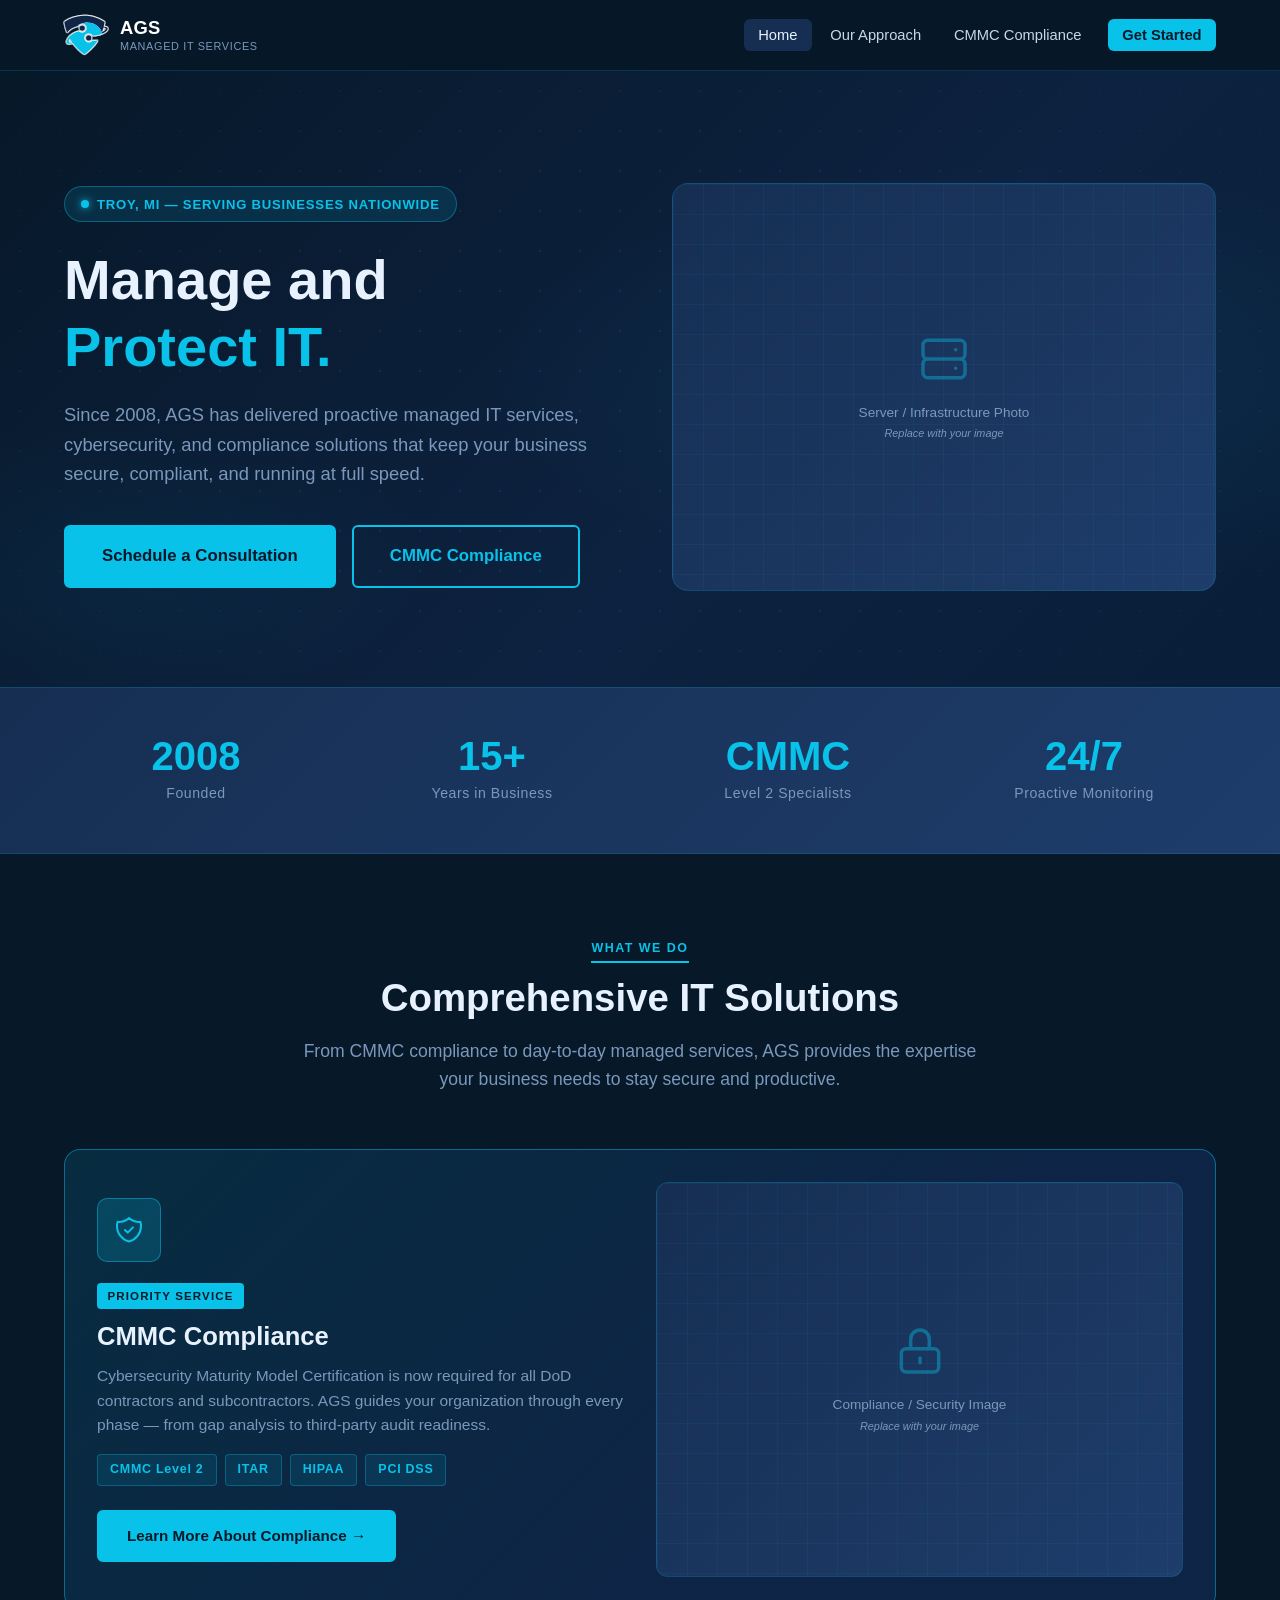
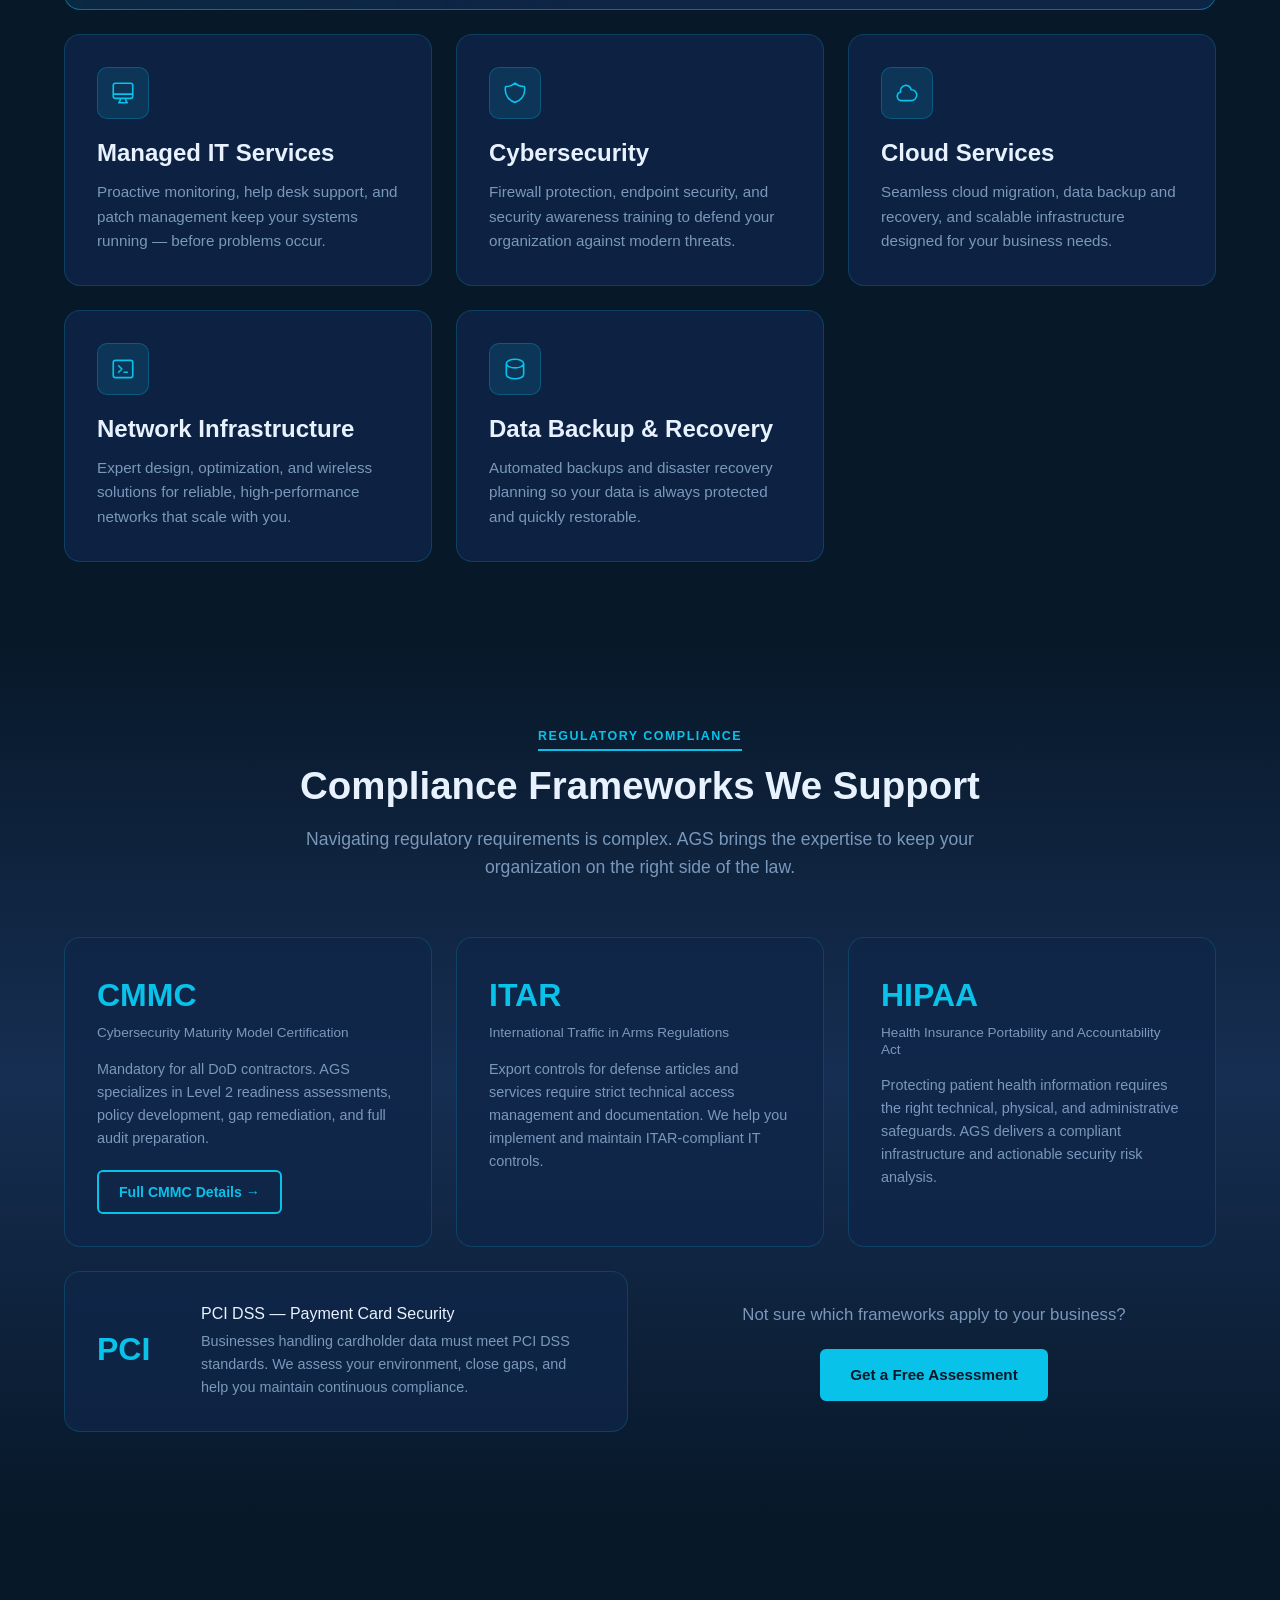
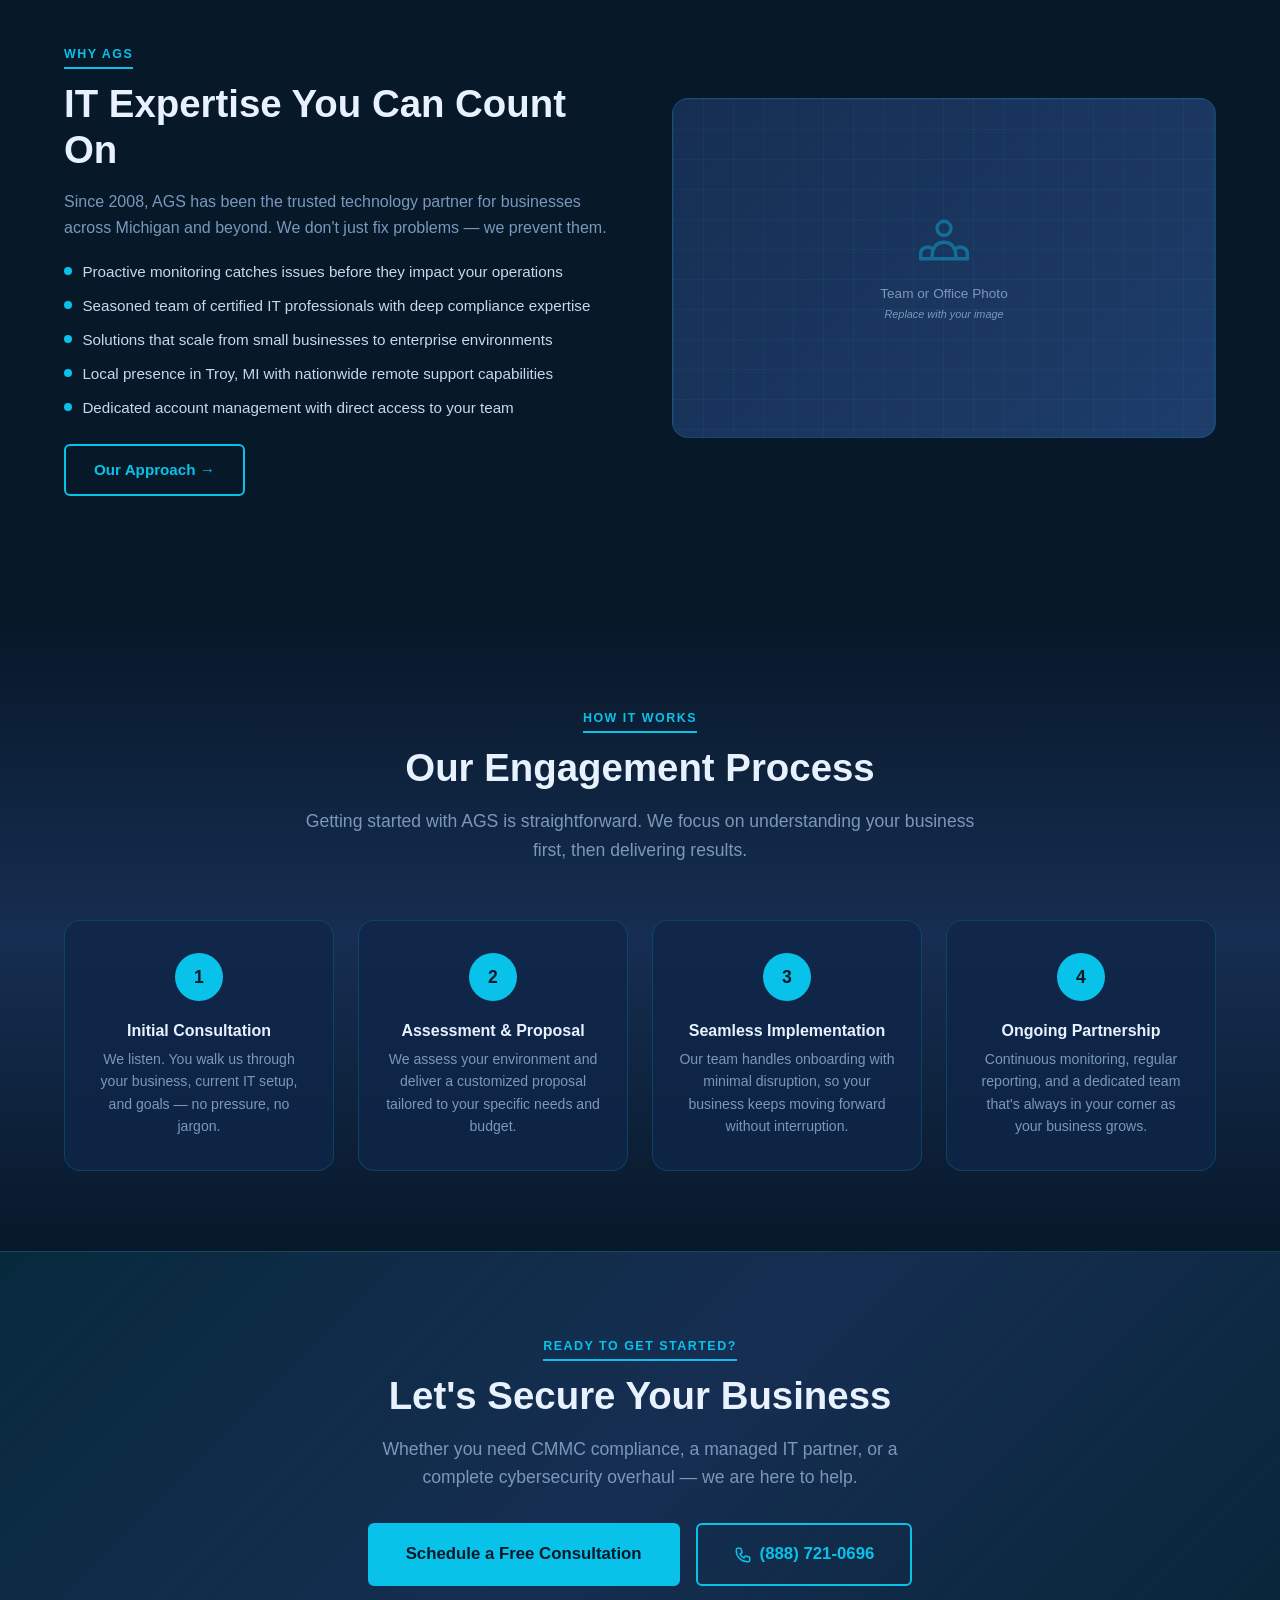
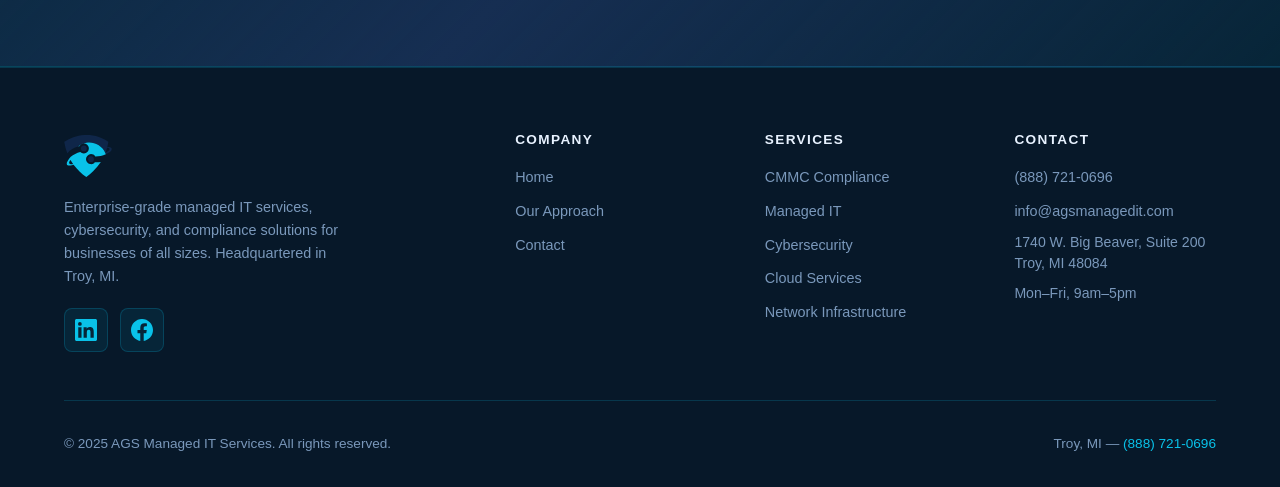
==== index.html @ e24cf727 "Rename About page to Our Approach across entire site Updates page title, hero, meta description, and" ====
<!DOCTYPE html>
<html lang="en">
<head>
  <meta charset="UTF-8" />
  <meta name="viewport" content="width=device-width, initial-scale=1.0" />
  <title>AGS Managed IT Services — Manage and Protect IT</title>
  <meta name="description" content="AGS Managed IT Services delivers enterprise-grade managed IT, CMMC compliance, cybersecurity, and cloud solutions for businesses in Troy, MI and beyond." />
  <link rel="icon" type="image/svg+xml" href="images/AGS_ICON.svg" />
  <link rel="stylesheet" href="css/styles.css" />
</head>
<body>

<!-- ===== NAVIGATION ===== -->
<nav class="navbar">
  <div class="container">
    <a href="index.html" class="nav-logo">
      <img src="images/AGS_ICON.svg" alt="AGS" />
      <span class="nav-logo-text">AGS <span class="nav-logo-sub">Managed IT Services</span></span>
    </a>
    <ul class="nav-links">
      <li><a href="index.html" class="active">Home</a></li>
      <li><a href="about.html">Our Approach</a></li>
      <li><a href="cmmc.html">CMMC Compliance</a></li>
      <li><a href="contact.html" class="nav-cta">Get Started</a></li>
    </ul>
    <button class="nav-toggle" aria-label="Toggle menu">
      <span></span><span></span><span></span>
    </button>
  </div>
</nav>

<!-- ===== HERO ===== -->
<section class="hero">
  <div class="container">
    <div class="hero-split">
      <div class="hero-content">
        <div class="hero-badge">Troy, MI &mdash; Serving Businesses Nationwide</div>
        <h1>Manage and<br><span>Protect IT.</span></h1>
        <p class="lead">
          Since 2008, AGS has delivered proactive managed IT services, cybersecurity, and
          compliance solutions that keep your business secure, compliant, and running at full speed.
        </p>
        <div class="hero-actions">
          <a href="contact.html" class="btn btn-primary btn-lg">Schedule a Consultation</a>
          <a href="cmmc.html" class="btn btn-outline btn-lg">CMMC Compliance</a>
        </div>
      </div>
      <div class="hero-visual">
        <!-- Replace with an IT/datacenter/security image -->
        <div class="img-placeholder" style="aspect-ratio:4/3;">
          <svg xmlns="http://www.w3.org/2000/svg" fill="none" viewBox="0 0 24 24" stroke="currentColor">
            <path stroke-linecap="round" stroke-linejoin="round" stroke-width="1.5"
              d="M5 12h14M5 12a2 2 0 01-2-2V6a2 2 0 012-2h14a2 2 0 012 2v4a2 2 0 01-2 2M5 12a2 2 0 00-2 2v4a2 2 0 002 2h14a2 2 0 002-2v-4a2 2 0 00-2-2m-2-4h.01M17 16h.01" />
          </svg>
          <span>Server / Infrastructure Photo<br><em style="font-weight:400;font-size:0.8em;">Replace with your image</em></span>
        </div>
      </div>
    </div>
  </div>
</section>

<!-- ===== STATS BAR ===== -->
<div class="stats-bar">
  <div class="container">
    <div class="stats-grid">
      <div class="fade-in">
        <div class="stat-number">2008</div>
        <div class="stat-label">Founded</div>
      </div>
      <div class="fade-in">
        <div class="stat-number">15+</div>
        <div class="stat-label">Years in Business</div>
      </div>
      <div class="fade-in">
        <div class="stat-number">CMMC</div>
        <div class="stat-label">Level 2 Specialists</div>
      </div>
      <div class="fade-in">
        <div class="stat-number">24/7</div>
        <div class="stat-label">Proactive Monitoring</div>
      </div>
    </div>
  </div>
</div>

<!-- ===== SERVICES ===== -->
<section id="services">
  <div class="container">
    <div class="section-header fade-in">
      <span class="section-label">What We Do</span>
      <h2>Comprehensive IT Solutions</h2>
      <p>From CMMC compliance to day-to-day managed services, AGS provides the expertise your business needs to stay secure and productive.</p>
    </div>

    <div class="services-grid">

      <!-- CMMC Featured Card -->
      <div class="card card-featured fade-in">
        <div>
          <div class="card-icon">
            <svg xmlns="http://www.w3.org/2000/svg" fill="none" viewBox="0 0 24 24" stroke="currentColor">
              <path stroke-linecap="round" stroke-linejoin="round" stroke-width="1.5"
                d="M9 12l2 2 4-4m5.618-4.016A11.955 11.955 0 0112 2.944a11.955 11.955 0 01-8.618 3.04A12.02 12.02 0 003 9c0 5.591 3.824 10.29 9 11.622 5.176-1.332 9-6.03 9-11.622 0-1.042-.133-2.052-.382-3.016z" />
            </svg>
          </div>
          <div class="card-featured-badge">Priority Service</div>
          <h3>CMMC Compliance</h3>
          <p style="color:var(--text-muted);margin:0.75rem 0 1rem;font-size:0.97rem;">
            Cybersecurity Maturity Model Certification is now required for all DoD contractors and subcontractors.
            AGS guides your organization through every phase — from gap analysis to third-party audit readiness.
          </p>
          <div class="compliance-tags">
            <span class="compliance-tag">CMMC Level 2</span>
            <span class="compliance-tag">ITAR</span>
            <span class="compliance-tag">HIPAA</span>
            <span class="compliance-tag">PCI DSS</span>
          </div>
          <div style="margin-top:1.5rem;">
            <a href="cmmc.html" class="btn btn-primary">Learn More About Compliance &rarr;</a>
          </div>
        </div>
        <div>
          <!-- Replace with compliance/security image -->
          <div class="img-placeholder" style="aspect-ratio:4/3;border-radius:12px;">
            <svg xmlns="http://www.w3.org/2000/svg" fill="none" viewBox="0 0 24 24" stroke="currentColor">
              <path stroke-linecap="round" stroke-linejoin="round" stroke-width="1.5"
                d="M12 15v2m-6 4h12a2 2 0 002-2v-6a2 2 0 00-2-2H6a2 2 0 00-2 2v6a2 2 0 002 2zm10-10V7a4 4 0 00-8 0v4h8z" />
            </svg>
            <span>Compliance / Security Image<br><em style="font-weight:400;font-size:0.8em;">Replace with your image</em></span>
          </div>
        </div>
      </div>

      <!-- Service Cards -->
      <div class="card fade-in">
        <div class="card-icon">
          <svg xmlns="http://www.w3.org/2000/svg" fill="none" viewBox="0 0 24 24" stroke="currentColor">
            <path stroke-linecap="round" stroke-linejoin="round" stroke-width="1.5"
              d="M9.75 17L9 20l-1 1h8l-1-1-.75-3M3 13h18M5 17h14a2 2 0 002-2V5a2 2 0 00-2-2H5a2 2 0 00-2 2v10a2 2 0 002 2z" />
          </svg>
        </div>
        <h3>Managed IT Services</h3>
        <p>Proactive monitoring, help desk support, and patch management keep your systems running — before problems occur.</p>
      </div>

      <div class="card fade-in">
        <div class="card-icon">
          <svg xmlns="http://www.w3.org/2000/svg" fill="none" viewBox="0 0 24 24" stroke="currentColor">
            <path stroke-linecap="round" stroke-linejoin="round" stroke-width="1.5"
              d="M20.618 5.984A11.955 11.955 0 0112 2.944a11.955 11.955 0 01-8.618 3.04A12.02 12.02 0 003 9c0 5.591 3.824 10.29 9 11.622 5.176-1.332 9-6.03 9-11.622 0-1.042-.133-2.052-.382-3.016z" />
          </svg>
        </div>
        <h3>Cybersecurity</h3>
        <p>Firewall protection, endpoint security, and security awareness training to defend your organization against modern threats.</p>
      </div>

      <div class="card fade-in">
        <div class="card-icon">
          <svg xmlns="http://www.w3.org/2000/svg" fill="none" viewBox="0 0 24 24" stroke="currentColor">
            <path stroke-linecap="round" stroke-linejoin="round" stroke-width="1.5"
              d="M3 15a4 4 0 004 4h9a5 5 0 10-.1-9.999 5.002 5.002 0 10-9.78 2.096A4.001 4.001 0 003 15z" />
          </svg>
        </div>
        <h3>Cloud Services</h3>
        <p>Seamless cloud migration, data backup and recovery, and scalable infrastructure designed for your business needs.</p>
      </div>

      <div class="card fade-in">
        <div class="card-icon">
          <svg xmlns="http://www.w3.org/2000/svg" fill="none" viewBox="0 0 24 24" stroke="currentColor">
            <path stroke-linecap="round" stroke-linejoin="round" stroke-width="1.5"
              d="M8 9l3 3-3 3m5 0h3M5 20h14a2 2 0 002-2V6a2 2 0 00-2-2H5a2 2 0 00-2 2v12a2 2 0 002 2z" />
          </svg>
        </div>
        <h3>Network Infrastructure</h3>
        <p>Expert design, optimization, and wireless solutions for reliable, high-performance networks that scale with you.</p>
      </div>

      <div class="card fade-in">
        <div class="card-icon">
          <svg xmlns="http://www.w3.org/2000/svg" fill="none" viewBox="0 0 24 24" stroke="currentColor">
            <path stroke-linecap="round" stroke-linejoin="round" stroke-width="1.5"
              d="M4 7v10c0 2.21 3.582 4 8 4s8-1.79 8-4V7M4 7c0 2.21 3.582 4 8 4s8-1.79 8-4M4 7c0-2.21 3.582-4 8-4s8 1.79 8 4" />
          </svg>
        </div>
        <h3>Data Backup &amp; Recovery</h3>
        <p>Automated backups and disaster recovery planning so your data is always protected and quickly restorable.</p>
      </div>

    </div>
  </div>
</section>

<!-- ===== COMPLIANCE FRAMEWORKS ===== -->
<section class="bg-section">
  <div class="container">
    <div class="section-header fade-in">
      <span class="section-label">Regulatory Compliance</span>
      <h2>Compliance Frameworks We Support</h2>
      <p>Navigating regulatory requirements is complex. AGS brings the expertise to keep your organization on the right side of the law.</p>
    </div>

    <div class="compliance-overview-grid">
      <div class="compliance-card fade-in">
        <div class="framework-name">CMMC</div>
        <h3>Cybersecurity Maturity Model Certification</h3>
        <p>Mandatory for all DoD contractors. AGS specializes in Level 2 readiness assessments, policy development, gap remediation, and full audit preparation.</p>
        <div style="margin-top:1.25rem;">
          <a href="cmmc.html" class="btn btn-outline" style="font-size:0.88rem;padding:0.55rem 1.25rem;">Full CMMC Details &rarr;</a>
        </div>
      </div>
      <div class="compliance-card fade-in">
        <div class="framework-name">ITAR</div>
        <h3>International Traffic in Arms Regulations</h3>
        <p>Export controls for defense articles and services require strict technical access management and documentation. We help you implement and maintain ITAR-compliant IT controls.</p>
      </div>
      <div class="compliance-card fade-in">
        <div class="framework-name">HIPAA</div>
        <h3>Health Insurance Portability and Accountability Act</h3>
        <p>Protecting patient health information requires the right technical, physical, and administrative safeguards. AGS delivers a compliant infrastructure and actionable security risk analysis.</p>
      </div>
    </div>

    <div class="compliance-overview-grid" style="margin-top:1.5rem;grid-template-columns:1fr 1fr;">
      <div class="compliance-card fade-in" style="display:flex;gap:1.5rem;align-items:center;">
        <div class="framework-name" style="min-width:80px;">PCI</div>
        <div>
          <h3 style="font-size:1rem;color:var(--text-bright);margin-bottom:0.4rem;">PCI DSS — Payment Card Security</h3>
          <p style="margin:0;">Businesses handling cardholder data must meet PCI DSS standards. We assess your environment, close gaps, and help you maintain continuous compliance.</p>
        </div>
      </div>
      <div class="fade-in" style="display:flex;align-items:center;justify-content:center;">
        <div style="text-align:center;">
          <p style="color:var(--text-muted);margin-bottom:1.25rem;font-size:1.05rem;">Not sure which frameworks apply to your business?</p>
          <a href="contact.html" class="btn btn-primary">Get a Free Assessment</a>
        </div>
      </div>
    </div>
  </div>
</section>

<!-- ===== WHY AGS ===== -->
<section>
  <div class="container">
    <div class="feature-block fade-in">
      <div class="feature-content">
        <span class="section-label">Why AGS</span>
        <h2>IT Expertise You Can Count On</h2>
        <p>
          Since 2008, AGS has been the trusted technology partner for businesses across Michigan and beyond.
          We don't just fix problems — we prevent them.
        </p>
        <ul class="feature-list">
          <li>Proactive monitoring catches issues before they impact your operations</li>
          <li>Seasoned team of certified IT professionals with deep compliance expertise</li>
          <li>Solutions that scale from small businesses to enterprise environments</li>
          <li>Local presence in Troy, MI with nationwide remote support capabilities</li>
          <li>Dedicated account management with direct access to your team</li>
        </ul>
        <a href="about.html" class="btn btn-outline">Our Approach &rarr;</a>
      </div>
      <div>
        <!-- Replace with team or office photo -->
        <div class="img-placeholder">
          <svg xmlns="http://www.w3.org/2000/svg" fill="none" viewBox="0 0 24 24" stroke="currentColor">
            <path stroke-linecap="round" stroke-linejoin="round" stroke-width="1.5"
              d="M17 20h5v-2a3 3 0 00-5.356-1.857M17 20H7m10 0v-2c0-.656-.126-1.283-.356-1.857M7 20H2v-2a3 3 0 015.356-1.857M7 20v-2c0-.656.126-1.283.356-1.857m0 0a5.002 5.002 0 019.288 0M15 7a3 3 0 11-6 0 3 3 0 016 0z" />
          </svg>
          <span>Team or Office Photo<br><em style="font-weight:400;font-size:0.8em;">Replace with your image</em></span>
        </div>
      </div>
    </div>
  </div>
</section>

<!-- ===== PROCESS ===== -->
<section class="bg-section">
  <div class="container">
    <div class="section-header fade-in">
      <span class="section-label">How It Works</span>
      <h2>Our Engagement Process</h2>
      <p>Getting started with AGS is straightforward. We focus on understanding your business first, then delivering results.</p>
    </div>

    <div class="steps-grid">
      <div class="step-card fade-in">
        <div class="step-number">1</div>
        <h4>Initial Consultation</h4>
        <p>We listen. You walk us through your business, current IT setup, and goals — no pressure, no jargon.</p>
      </div>
      <div class="step-card fade-in">
        <div class="step-number">2</div>
        <h4>Assessment &amp; Proposal</h4>
        <p>We assess your environment and deliver a customized proposal tailored to your specific needs and budget.</p>
      </div>
      <div class="step-card fade-in">
        <div class="step-number">3</div>
        <h4>Seamless Implementation</h4>
        <p>Our team handles onboarding with minimal disruption, so your business keeps moving forward without interruption.</p>
      </div>
      <div class="step-card fade-in">
        <div class="step-number">4</div>
        <h4>Ongoing Partnership</h4>
        <p>Continuous monitoring, regular reporting, and a dedicated team that's always in your corner as your business grows.</p>
      </div>
    </div>
  </div>
</section>

<!-- ===== CTA ===== -->
<section class="cta-section">
  <div class="container">
    <span class="section-label">Ready to Get Started?</span>
    <h2>Let's Secure Your Business</h2>
    <p>Whether you need CMMC compliance, a managed IT partner, or a complete cybersecurity overhaul — we are here to help.</p>
    <div class="btn-actions">
      <a href="contact.html" class="btn btn-primary btn-lg">Schedule a Free Consultation</a>
      <a href="tel:8887210696" class="btn btn-outline btn-lg">
        <svg xmlns="http://www.w3.org/2000/svg" fill="none" viewBox="0 0 24 24" stroke="currentColor" style="width:18px;height:18px;">
          <path stroke-linecap="round" stroke-linejoin="round" stroke-width="2"
            d="M3 5a2 2 0 012-2h3.28a1 1 0 01.948.684l1.498 4.493a1 1 0 01-.502 1.21l-2.257 1.13a11.042 11.042 0 005.516 5.516l1.13-2.257a1 1 0 011.21-.502l4.493 1.498a1 1 0 01.684.949V19a2 2 0 01-2 2h-1C9.716 21 3 14.284 3 6V5z" />
        </svg>
        (888) 721-0696
      </a>
    </div>
  </div>
</section>

<!-- ===== FOOTER ===== -->
<footer>
  <div class="container">
    <div class="footer-grid">
      <div class="footer-brand">
        <img src="images/AGS_ICON.svg" alt="AGS Managed IT Services" />
        <p>Enterprise-grade managed IT services, cybersecurity, and compliance solutions for businesses of all sizes. Headquartered in Troy, MI.</p>
        <div class="social-links">
          <a href="https://www.linkedin.com/company/agsmanageit" target="_blank" rel="noopener" class="social-link" aria-label="LinkedIn">
            <svg xmlns="http://www.w3.org/2000/svg" viewBox="0 0 24 24" fill="currentColor">
              <path d="M20.447 20.452h-3.554v-5.569c0-1.328-.027-3.037-1.852-3.037-1.853 0-2.136 1.445-2.136 2.939v5.667H9.351V9h3.414v1.561h.046c.477-.9 1.637-1.85 3.37-1.85 3.601 0 4.267 2.37 4.267 5.455v6.286zM5.337 7.433a2.062 2.062 0 01-2.063-2.065 2.064 2.064 0 112.063 2.065zm1.782 13.019H3.555V9h3.564v11.452zM22.225 0H1.771C.792 0 0 .774 0 1.729v20.542C0 23.227.792 24 1.771 24h20.451C23.2 24 24 23.227 24 22.271V1.729C24 .774 23.2 0 22.222 0h.003z"/>
            </svg>
          </a>
          <a href="https://www.facebook.com/AGSmanagedIT" target="_blank" rel="noopener" class="social-link" aria-label="Facebook">
            <svg xmlns="http://www.w3.org/2000/svg" viewBox="0 0 24 24" fill="currentColor">
              <path d="M24 12.073c0-6.627-5.373-12-12-12s-12 5.373-12 12c0 5.99 4.388 10.954 10.125 11.854v-8.385H7.078v-3.47h3.047V9.43c0-3.007 1.792-4.669 4.533-4.669 1.312 0 2.686.235 2.686.235v2.953H15.83c-1.491 0-1.956.925-1.956 1.874v2.25h3.328l-.532 3.47h-2.796v8.385C19.612 23.027 24 18.062 24 12.073z"/>
            </svg>
          </a>
        </div>
      </div>

      <div class="footer-col">
        <h5>Company</h5>
        <ul>
          <li><a href="index.html">Home</a></li>
          <li><a href="about.html">Our Approach</a></li>
          <li><a href="contact.html">Contact</a></li>
        </ul>
      </div>

      <div class="footer-col">
        <h5>Services</h5>
        <ul>
          <li><a href="cmmc.html">CMMC Compliance</a></li>
          <li><a href="index.html#services">Managed IT</a></li>
          <li><a href="index.html#services">Cybersecurity</a></li>
          <li><a href="index.html#services">Cloud Services</a></li>
          <li><a href="index.html#services">Network Infrastructure</a></li>
        </ul>
      </div>

      <div class="footer-col">
        <h5>Contact</h5>
        <ul>
          <li><a href="tel:8887210696">(888) 721-0696</a></li>
          <li><a href="mailto:info@agsmanagedit.com">info@agsmanagedit.com</a></li>
          <li style="color:var(--text-muted);font-size:0.88rem;line-height:1.5;">1740 W. Big Beaver, Suite 200<br>Troy, MI 48084</li>
          <li style="color:var(--text-muted);font-size:0.88rem;">Mon–Fri, 9am–5pm</li>
        </ul>
      </div>
    </div>

    <div class="footer-bottom">
      <p>&copy; 2025 AGS Managed IT Services. All rights reserved.</p>
      <p>Troy, MI &mdash; <a href="tel:8887210696">(888) 721-0696</a></p>
    </div>
  </div>
</footer>

<script src="js/main.js"></script>
</body>
</html>
---- css/styles.css ----
/* ============================================
   AGS Managed IT Services — Global Styles
   Colors: Navy #0F2649 | Cyan #09C2E9
   ============================================ */

/* --- Reset & Variables ---------------------- */
*, *::before, *::after {
  box-sizing: border-box;
  margin: 0;
  padding: 0;
}

:root {
  --navy:         #0F2649;
  --navy-dark:    #071829;
  --navy-mid:     #162e52;
  --navy-light:   #1e3d6b;
  --cyan:         #09C2E9;
  --cyan-light:   #3dd1f0;
  --cyan-dark:    #0799b8;
  --white:        #ffffff;
  --text:         #c8d8ec;
  --text-bright:  #e8f2ff;
  --text-muted:   #7a98bb;
  --border:       rgba(9, 194, 233, 0.18);
  --card-bg:      rgba(15, 38, 73, 0.8);
  --shadow:       0 4px 24px rgba(7, 24, 41, 0.5);
  --shadow-hover: 0 8px 40px rgba(7, 24, 41, 0.7);
  --radius:       10px;
  --radius-lg:    16px;
  --font: -apple-system, BlinkMacSystemFont, 'Segoe UI', Roboto,
          Oxygen, Ubuntu, Cantarell, 'Helvetica Neue', sans-serif;
}

html {
  scroll-behavior: smooth;
  font-size: 16px;
}

body {
  font-family: var(--font);
  background-color: var(--navy-dark);
  color: var(--text);
  line-height: 1.6;
  -webkit-font-smoothing: antialiased;
}

img { max-width: 100%; display: block; }
a  { color: var(--cyan); text-decoration: none; transition: color 0.2s; }
a:hover { color: var(--cyan-light); }

/* --- Typography ----------------------------- */
h1, h2, h3, h4, h5 {
  color: var(--text-bright);
  line-height: 1.2;
  font-weight: 700;
}

h1 { font-size: clamp(2rem, 5vw, 3.5rem); }
h2 { font-size: clamp(1.6rem, 3.5vw, 2.4rem); }
h3 { font-size: clamp(1.2rem, 2.5vw, 1.5rem); }
h4 { font-size: 1.1rem; }

p { margin-bottom: 1rem; }
p:last-child { margin-bottom: 0; }

.text-cyan   { color: var(--cyan); }
.text-muted  { color: var(--text-muted); }
.text-bright { color: var(--text-bright); }

/* --- Layout --------------------------------- */
.container {
  max-width: 1200px;
  margin: 0 auto;
  padding: 0 1.5rem;
}

section {
  padding: 5rem 0;
}

.section-header {
  text-align: center;
  margin-bottom: 3.5rem;
}

.section-header h2 {
  margin-bottom: 1rem;
}

.section-header p {
  color: var(--text-muted);
  font-size: 1.1rem;
  max-width: 680px;
  margin: 0 auto;
}

.section-label {
  display: inline-block;
  text-transform: uppercase;
  letter-spacing: 0.12em;
  font-size: 0.78rem;
  font-weight: 700;
  color: var(--cyan);
  margin-bottom: 0.75rem;
  border-bottom: 2px solid var(--cyan);
  padding-bottom: 2px;
}

/* --- Buttons -------------------------------- */
.btn {
  display: inline-flex;
  align-items: center;
  gap: 0.5rem;
  padding: 0.75rem 1.75rem;
  border-radius: 6px;
  font-weight: 700;
  font-size: 0.95rem;
  cursor: pointer;
  transition: all 0.2s;
  border: 2px solid transparent;
  text-decoration: none;
  white-space: nowrap;
}

.btn-primary {
  background: var(--cyan);
  color: var(--navy-dark);
  border-color: var(--cyan);
}
.btn-primary:hover {
  background: var(--cyan-light);
  border-color: var(--cyan-light);
  color: var(--navy-dark);
  transform: translateY(-1px);
  box-shadow: 0 6px 20px rgba(9, 194, 233, 0.4);
}

.btn-outline {
  background: transparent;
  color: var(--cyan);
  border-color: var(--cyan);
}
.btn-outline:hover {
  background: rgba(9, 194, 233, 0.12);
  color: var(--cyan-light);
  border-color: var(--cyan-light);
  transform: translateY(-1px);
}

.btn-lg {
  padding: 1rem 2.25rem;
  font-size: 1.05rem;
}

/* --- Navigation ----------------------------- */
.navbar {
  position: sticky;
  top: 0;
  z-index: 1000;
  background: rgba(7, 24, 41, 0.96);
  backdrop-filter: blur(12px);
  -webkit-backdrop-filter: blur(12px);
  border-bottom: 1px solid var(--border);
}

.navbar .container {
  display: flex;
  align-items: center;
  justify-content: space-between;
  height: 70px;
}

.nav-logo {
  display: flex;
  align-items: center;
  gap: 0.75rem;
  text-decoration: none;
}

.nav-logo img {
  height: 44px;
  width: auto;
  filter:
    drop-shadow(0 -1px 0 rgba(255,255,255,0.7))
    drop-shadow(1px 0 0 rgba(255,255,255,0.7))
    drop-shadow(0 1px 0 rgba(255,255,255,0.7))
    drop-shadow(-1px 0 0 rgba(255,255,255,0.7));
}

.nav-logo-text {
  color: var(--white);
  font-size: 1.15rem;
  font-weight: 700;
  letter-spacing: 0.01em;
  line-height: 1.2;
  white-space: nowrap;
}

.nav-logo-sub {
  display: block;
  font-size: 0.68rem;
  font-weight: 500;
  letter-spacing: 0.06em;
  text-transform: uppercase;
  color: var(--text-muted);
}

.nav-links {
  display: flex;
  align-items: center;
  gap: 0.25rem;
  list-style: none;
}

.nav-links a {
  color: var(--text);
  padding: 0.5rem 0.9rem;
  border-radius: 6px;
  font-size: 0.92rem;
  font-weight: 500;
  transition: all 0.2s;
}

.nav-links a:hover,
.nav-links a.active {
  color: var(--text-bright);
  background: var(--navy-mid);
}

.nav-links a.nav-cta {
  background: var(--cyan);
  color: var(--navy-dark);
  font-weight: 700;
  margin-left: 0.5rem;
}

.nav-links a.nav-cta:hover {
  background: var(--cyan-light);
  color: var(--navy-dark);
}

/* Hamburger */
.nav-toggle {
  display: none;
  flex-direction: column;
  gap: 5px;
  cursor: pointer;
  padding: 0.5rem;
  background: none;
  border: none;
}

.nav-toggle span {
  display: block;
  width: 24px;
  height: 2px;
  background: var(--text-bright);
  border-radius: 2px;
  transition: all 0.3s;
}

.nav-toggle.open span:nth-child(1) { transform: translateY(7px) rotate(45deg); }
.nav-toggle.open span:nth-child(2) { opacity: 0; }
.nav-toggle.open span:nth-child(3) { transform: translateY(-7px) rotate(-45deg); }

/* --- Hero ----------------------------------- */
.hero {
  position: relative;
  overflow: hidden;
  padding: 7rem 0 6rem;
  background: linear-gradient(135deg, var(--navy-dark) 0%, #0d2240 60%, #091e38 100%);
}

.hero::before {
  content: '';
  position: absolute;
  inset: 0;
  background:
    radial-gradient(ellipse 60% 50% at 80% 50%, rgba(9,194,233,0.07) 0%, transparent 70%),
    radial-gradient(ellipse 40% 40% at 10% 80%, rgba(9,194,233,0.05) 0%, transparent 60%);
  pointer-events: none;
}

/* Circuit dot pattern overlay */
.hero::after {
  content: '';
  position: absolute;
  inset: 0;
  background-image: radial-gradient(rgba(9,194,233,0.12) 1px, transparent 1px);
  background-size: 40px 40px;
  pointer-events: none;
  mask-image: radial-gradient(ellipse 80% 80% at 50% 50%, black 30%, transparent 100%);
  -webkit-mask-image: radial-gradient(ellipse 80% 80% at 50% 50%, black 30%, transparent 100%);
}

.hero .container {
  position: relative;
  z-index: 1;
}

.hero-badge {
  display: inline-flex;
  align-items: center;
  gap: 0.5rem;
  background: rgba(9, 194, 233, 0.12);
  border: 1px solid rgba(9, 194, 233, 0.35);
  color: var(--cyan);
  padding: 0.4rem 1rem;
  border-radius: 100px;
  font-size: 0.82rem;
  font-weight: 700;
  letter-spacing: 0.06em;
  text-transform: uppercase;
  margin-bottom: 1.5rem;
}

.hero-badge::before {
  content: '';
  width: 8px;
  height: 8px;
  background: var(--cyan);
  border-radius: 50%;
  box-shadow: 0 0 8px var(--cyan);
}

.hero h1 {
  margin-bottom: 1.25rem;
}

.hero h1 span {
  color: var(--cyan);
}

.hero .lead {
  font-size: 1.15rem;
  color: var(--text-muted);
  max-width: 580px;
  margin-bottom: 2.25rem;
}

.hero-actions {
  display: flex;
  gap: 1rem;
  flex-wrap: wrap;
}

/* Hero split layout */
.hero-split {
  display: grid;
  grid-template-columns: 1fr 1fr;
  gap: 4rem;
  align-items: center;
}

.hero-visual {
  position: relative;
}

/* --- Image Placeholders --------------------- */
.img-placeholder {
  width: 100%;
  aspect-ratio: 16/10;
  background: linear-gradient(135deg, var(--navy-mid) 0%, var(--navy-light) 100%);
  border: 1px solid var(--border);
  border-radius: var(--radius-lg);
  display: flex;
  flex-direction: column;
  align-items: center;
  justify-content: center;
  gap: 1rem;
  color: var(--text-muted);
  font-size: 0.85rem;
  font-weight: 500;
  overflow: hidden;
  position: relative;
}

.img-placeholder::before {
  content: '';
  position: absolute;
  inset: 0;
  background-image:
    linear-gradient(rgba(9,194,233,0.06) 1px, transparent 1px),
    linear-gradient(90deg, rgba(9,194,233,0.06) 1px, transparent 1px);
  background-size: 30px 30px;
}

.img-placeholder svg {
  width: 56px;
  height: 56px;
  color: rgba(9,194,233,0.4);
  position: relative;
  z-index: 1;
}

.img-placeholder span {
  position: relative;
  z-index: 1;
  text-align: center;
  padding: 0 1.5rem;
  line-height: 1.5;
}

/* --- Cards ---------------------------------- */
.card {
  background: var(--card-bg);
  border: 1px solid var(--border);
  border-radius: var(--radius-lg);
  padding: 2rem;
  transition: all 0.3s;
}

.card:hover {
  border-color: rgba(9, 194, 233, 0.4);
  transform: translateY(-3px);
  box-shadow: var(--shadow-hover);
}

.card-icon {
  width: 52px;
  height: 52px;
  background: rgba(9, 194, 233, 0.12);
  border: 1px solid rgba(9, 194, 233, 0.25);
  border-radius: var(--radius);
  display: flex;
  align-items: center;
  justify-content: center;
  margin-bottom: 1.25rem;
  color: var(--cyan);
}

.card-icon svg {
  width: 26px;
  height: 26px;
}

.card h3 {
  margin-bottom: 0.75rem;
}

.card p {
  color: var(--text-muted);
  font-size: 0.95rem;
}

/* --- Services Grid -------------------------- */
.services-grid {
  display: grid;
  grid-template-columns: repeat(auto-fit, minmax(280px, 1fr));
  gap: 1.5rem;
}

/* Featured card (CMMC) */
.card-featured {
  background: linear-gradient(135deg, rgba(9,194,233,0.12) 0%, rgba(15,38,73,0.9) 60%);
  border-color: rgba(9, 194, 233, 0.45);
  grid-column: 1 / -1;
  display: grid;
  grid-template-columns: 1fr 1fr;
  gap: 2rem;
  align-items: center;
}

.card-featured:hover {
  border-color: rgba(9, 194, 233, 0.7);
}

.card-featured .card-icon {
  width: 64px;
  height: 64px;
  background: rgba(9, 194, 233, 0.18);
  border-color: rgba(9, 194, 233, 0.45);
}

.card-featured .card-icon svg {
  width: 32px;
  height: 32px;
}

.card-featured h3 {
  font-size: 1.6rem;
}

.card-featured-badge {
  display: inline-block;
  background: var(--cyan);
  color: var(--navy-dark);
  font-size: 0.72rem;
  font-weight: 700;
  letter-spacing: 0.1em;
  text-transform: uppercase;
  padding: 0.25rem 0.65rem;
  border-radius: 4px;
  margin-bottom: 0.75rem;
}

.compliance-tags {
  display: flex;
  flex-wrap: wrap;
  gap: 0.5rem;
  margin-top: 1rem;
}

.compliance-tag {
  background: rgba(9,194,233,0.1);
  border: 1px solid rgba(9,194,233,0.3);
  color: var(--cyan);
  font-size: 0.78rem;
  font-weight: 700;
  padding: 0.3rem 0.75rem;
  border-radius: 4px;
  letter-spacing: 0.06em;
}

/* --- Alternating Feature Sections ----------- */
.feature-section {
  background: linear-gradient(180deg, var(--navy-dark) 0%, rgba(13,28,50,0.5) 50%, var(--navy-dark) 100%);
}

.feature-block {
  display: grid;
  grid-template-columns: 1fr 1fr;
  gap: 4rem;
  align-items: center;
  padding: 3rem 0;
}

.feature-block + .feature-block {
  border-top: 1px solid var(--border);
}

.feature-block.reverse {
  direction: rtl;
}

.feature-block.reverse > * {
  direction: ltr;
}

.feature-content h2 {
  margin-bottom: 1rem;
}

.feature-content p {
  color: var(--text-muted);
  margin-bottom: 1.25rem;
}

.feature-list {
  list-style: none;
  display: flex;
  flex-direction: column;
  gap: 0.6rem;
  margin-bottom: 1.5rem;
}

.feature-list li {
  display: flex;
  align-items: flex-start;
  gap: 0.65rem;
  color: var(--text);
  font-size: 0.95rem;
}

.feature-list li::before {
  content: '';
  width: 8px;
  height: 8px;
  min-width: 8px;
  background: var(--cyan);
  border-radius: 50%;
  margin-top: 0.45rem;
}

/* --- Stats / Numbers ------------------------ */
.stats-bar {
  background: linear-gradient(135deg, var(--navy-mid) 0%, var(--navy-light) 100%);
  border-top: 1px solid var(--border);
  border-bottom: 1px solid var(--border);
  padding: 3rem 0;
}

.stats-grid {
  display: grid;
  grid-template-columns: repeat(4, 1fr);
  gap: 2rem;
  text-align: center;
}

.stat-number {
  font-size: 2.5rem;
  font-weight: 800;
  color: var(--cyan);
  line-height: 1;
  margin-bottom: 0.4rem;
}

.stat-label {
  color: var(--text-muted);
  font-size: 0.88rem;
  font-weight: 500;
  letter-spacing: 0.04em;
}

/* --- Process Steps -------------------------- */
.steps-grid {
  display: grid;
  grid-template-columns: repeat(auto-fit, minmax(220px, 1fr));
  gap: 1.5rem;
  position: relative;
}

.step-card {
  text-align: center;
  padding: 2rem 1.5rem;
  background: var(--card-bg);
  border: 1px solid var(--border);
  border-radius: var(--radius-lg);
  position: relative;
}

.step-number {
  width: 48px;
  height: 48px;
  background: var(--cyan);
  color: var(--navy-dark);
  border-radius: 50%;
  display: flex;
  align-items: center;
  justify-content: center;
  font-size: 1.1rem;
  font-weight: 800;
  margin: 0 auto 1.25rem;
}

.step-card h4 {
  margin-bottom: 0.5rem;
  font-size: 1rem;
}

.step-card p {
  color: var(--text-muted);
  font-size: 0.88rem;
}

/* --- CTA Banner ----------------------------- */
.cta-section {
  background: linear-gradient(135deg, rgba(9,194,233,0.1) 0%, var(--navy-mid) 50%, rgba(9,194,233,0.08) 100%);
  border-top: 1px solid var(--border);
  border-bottom: 1px solid var(--border);
  text-align: center;
  padding: 5rem 0;
}

.cta-section h2 {
  margin-bottom: 1rem;
}

.cta-section p {
  color: var(--text-muted);
  font-size: 1.1rem;
  max-width: 560px;
  margin: 0 auto 2rem;
}

.cta-section .btn-actions {
  display: flex;
  gap: 1rem;
  justify-content: center;
  flex-wrap: wrap;
}

/* --- Team Grid ------------------------------ */
.team-grid {
  display: grid;
  grid-template-columns: repeat(auto-fill, minmax(220px, 1fr));
  gap: 1.5rem;
}

.team-card {
  background: var(--card-bg);
  border: 1px solid var(--border);
  border-radius: var(--radius-lg);
  overflow: hidden;
  transition: all 0.3s;
  text-align: center;
}

.team-card:hover {
  border-color: rgba(9,194,233,0.4);
  transform: translateY(-3px);
  box-shadow: var(--shadow-hover);
}

.team-photo {
  width: 100%;
  aspect-ratio: 1;
  object-fit: cover;
  object-position: top center;
}

.team-photo-placeholder {
  width: 100%;
  aspect-ratio: 1;
  background: linear-gradient(135deg, var(--navy-mid), var(--navy-light));
  display: flex;
  align-items: center;
  justify-content: center;
  font-size: 2.5rem;
  font-weight: 800;
  color: rgba(9,194,233,0.5);
  letter-spacing: 0.05em;
}

.team-info {
  padding: 1.25rem;
}

.team-info h4 {
  color: var(--text-bright);
  margin-bottom: 0.25rem;
  font-size: 1rem;
}

.team-info .title {
  color: var(--cyan);
  font-size: 0.82rem;
  font-weight: 600;
  letter-spacing: 0.03em;
}

/* Open position card */
.team-card-open {
  border-style: dashed;
  border-color: rgba(9,194,233,0.2);
  display: flex;
  align-items: center;
  justify-content: center;
  min-height: 280px;
}

.team-card-open .inner {
  text-align: center;
  padding: 1.5rem;
}

.team-card-open .plus-icon {
  width: 48px;
  height: 48px;
  background: rgba(9,194,233,0.08);
  border: 1px dashed rgba(9,194,233,0.3);
  border-radius: 50%;
  display: flex;
  align-items: center;
  justify-content: center;
  font-size: 1.5rem;
  color: rgba(9,194,233,0.4);
  margin: 0 auto 1rem;
}

.team-card-open p {
  color: var(--text-muted);
  font-size: 0.85rem;
}

/* --- Values --------------------------------- */
.values-grid {
  display: grid;
  grid-template-columns: repeat(3, 1fr);
  gap: 1.5rem;
}

.value-card {
  text-align: center;
  padding: 2.5rem 2rem;
  background: var(--card-bg);
  border: 1px solid var(--border);
  border-radius: var(--radius-lg);
}

.value-card .icon-wrap {
  width: 64px;
  height: 64px;
  background: rgba(9,194,233,0.1);
  border: 1px solid rgba(9,194,233,0.2);
  border-radius: 50%;
  display: flex;
  align-items: center;
  justify-content: center;
  margin: 0 auto 1.25rem;
  color: var(--cyan);
}

.value-card .icon-wrap svg {
  width: 30px;
  height: 30px;
}

.value-card h3 {
  margin-bottom: 0.75rem;
}

.value-card p {
  color: var(--text-muted);
  font-size: 0.93rem;
}

/* --- Expertise Grid (extends values-grid for 6 cards) */
.expertise-grid {
  grid-template-columns: repeat(auto-fill, minmax(290px, 1fr));
}

/* --- Partner Grid --------------------------- */
.partner-grid {
  display: grid;
  grid-template-columns: repeat(auto-fill, minmax(220px, 1fr));
  gap: 1.25rem;
  margin-top: 0.5rem;
}

.partner-card {
  background: var(--card-bg);
  border: 1px solid var(--border);
  border-radius: var(--radius-lg);
  padding: 1.5rem 1.75rem;
  transition: all 0.25s;
}

.partner-card:hover {
  border-color: rgba(9,194,233,0.45);
  background: rgba(9,194,233,0.06);
  transform: translateY(-2px);
  box-shadow: var(--shadow-hover);
}

.partner-name {
  color: var(--text-bright);
  font-size: 1.05rem;
  font-weight: 700;
  margin-bottom: 0.3rem;
}

.partner-desc {
  color: var(--text-muted);
  font-size: 0.83rem;
}

/* --- Tools Grid ----------------------------- */
.tools-grid {
  display: grid;
  grid-template-columns: repeat(auto-fill, minmax(260px, 1fr));
  gap: 1.25rem;
}

.tool-card {
  background: var(--card-bg);
  border: 1px solid var(--border);
  border-radius: var(--radius-lg);
  padding: 1.5rem 1.75rem;
  transition: all 0.3s;
}

.tool-card:hover {
  border-color: rgba(9,194,233,0.4);
  transform: translateY(-2px);
  box-shadow: var(--shadow-hover);
}

.tool-category {
  display: inline-block;
  font-size: 0.7rem;
  font-weight: 700;
  letter-spacing: 0.1em;
  text-transform: uppercase;
  color: var(--cyan);
  margin-bottom: 0.5rem;
}

.tool-card h4 {
  color: var(--text-bright);
  font-size: 1rem;
  margin-bottom: 0.4rem;
}

.tool-card p {
  color: var(--text-muted);
  font-size: 0.85rem;
  line-height: 1.55;
}

/* --- Contact Form --------------------------- */
.contact-layout {
  display: grid;
  grid-template-columns: 1fr 2fr;
  gap: 3rem;
  align-items: start;
}

.contact-info-block {
  display: flex;
  flex-direction: column;
  gap: 1.5rem;
}

.contact-info-item {
  display: flex;
  gap: 1rem;
  align-items: flex-start;
}

.contact-info-item .info-icon {
  width: 44px;
  height: 44px;
  min-width: 44px;
  background: rgba(9,194,233,0.1);
  border: 1px solid rgba(9,194,233,0.2);
  border-radius: 8px;
  display: flex;
  align-items: center;
  justify-content: center;
  color: var(--cyan);
}

.contact-info-item .info-icon svg {
  width: 22px;
  height: 22px;
}

.contact-info-item h4 {
  font-size: 0.82rem;
  text-transform: uppercase;
  letter-spacing: 0.08em;
  color: var(--text-muted);
  margin-bottom: 0.25rem;
}

.contact-info-item p, .contact-info-item a {
  color: var(--text-bright);
  font-size: 0.95rem;
}

.social-links {
  display: flex;
  gap: 0.75rem;
  margin-top: 0.5rem;
}

.social-link {
  width: 44px;
  height: 44px;
  background: rgba(9,194,233,0.08);
  border: 1px solid rgba(9,194,233,0.2);
  border-radius: 8px;
  display: flex;
  align-items: center;
  justify-content: center;
  color: var(--cyan);
  transition: all 0.2s;
}

.social-link:hover {
  background: rgba(9,194,233,0.18);
  border-color: rgba(9,194,233,0.5);
  color: var(--cyan-light);
  transform: translateY(-2px);
}

.social-link svg {
  width: 22px;
  height: 22px;
}

/* Form */
.contact-form-wrap {
  background: var(--card-bg);
  border: 1px solid var(--border);
  border-radius: var(--radius-lg);
  padding: 2.5rem;
}

.form-grid {
  display: grid;
  grid-template-columns: 1fr 1fr;
  gap: 1.25rem;
}

.form-group {
  display: flex;
  flex-direction: column;
  gap: 0.5rem;
}

.form-group.full {
  grid-column: 1 / -1;
}

.form-group label {
  font-size: 0.85rem;
  font-weight: 600;
  color: var(--text-muted);
  letter-spacing: 0.04em;
  text-transform: uppercase;
}

.form-group input,
.form-group textarea,
.form-group select {
  background: rgba(7,24,41,0.6);
  border: 1px solid rgba(9,194,233,0.2);
  border-radius: 6px;
  padding: 0.75rem 1rem;
  color: var(--text-bright);
  font-family: var(--font);
  font-size: 0.95rem;
  transition: border-color 0.2s;
  outline: none;
}

.form-group input:focus,
.form-group textarea:focus,
.form-group select:focus {
  border-color: var(--cyan);
  box-shadow: 0 0 0 3px rgba(9,194,233,0.1);
}

.form-group textarea {
  resize: vertical;
  min-height: 130px;
}

.form-group select option {
  background: var(--navy-dark);
}

.form-group input::placeholder,
.form-group textarea::placeholder {
  color: var(--text-muted);
  opacity: 0.7;
}

.form-note {
  font-size: 0.82rem;
  color: var(--text-muted);
  margin-top: 1rem;
  text-align: center;
}

/* --- CMMC Page Specific --------------------- */
.cmmc-hero {
  padding: 8rem 0 6rem;
  text-align: center;
}

.cmmc-hero h1 {
  font-size: clamp(2.5rem, 6vw, 4.5rem);
  margin-bottom: 1.25rem;
}

.cmmc-level-grid {
  display: grid;
  grid-template-columns: repeat(3, 1fr);
  gap: 1.25rem;
  margin-top: 2.5rem;
}

.level-card {
  background: var(--card-bg);
  border: 1px solid var(--border);
  border-radius: var(--radius-lg);
  padding: 1.75rem;
  text-align: center;
}

.level-card.level-featured {
  background: linear-gradient(135deg, rgba(9,194,233,0.14) 0%, var(--card-bg) 70%);
  border-color: rgba(9,194,233,0.5);
  transform: scale(1.03);
}

.level-number {
  font-size: 2.5rem;
  font-weight: 800;
  color: var(--cyan);
  line-height: 1;
  margin-bottom: 0.4rem;
}

.level-card h3 {
  font-size: 1rem;
  color: var(--text-muted);
  font-weight: 600;
  margin-bottom: 1rem;
}

.level-card p {
  font-size: 0.88rem;
  color: var(--text-muted);
}

.level-badge {
  display: inline-block;
  background: var(--cyan);
  color: var(--navy-dark);
  font-size: 0.72rem;
  font-weight: 700;
  text-transform: uppercase;
  letter-spacing: 0.1em;
  padding: 0.2rem 0.6rem;
  border-radius: 4px;
  margin-bottom: 1rem;
}

.domains-grid {
  display: grid;
  grid-template-columns: repeat(auto-fill, minmax(200px, 1fr));
  gap: 1rem;
}

.domain-item {
  background: rgba(15,38,73,0.6);
  border: 1px solid var(--border);
  border-radius: 8px;
  padding: 1rem 1.25rem;
  display: flex;
  align-items: center;
  gap: 0.75rem;
  font-size: 0.88rem;
  color: var(--text);
}

.domain-item::before {
  content: '';
  width: 6px;
  height: 6px;
  min-width: 6px;
  background: var(--cyan);
  border-radius: 50%;
}

.compliance-overview-grid {
  display: grid;
  grid-template-columns: repeat(3, 1fr);
  gap: 1.5rem;
  margin-top: 2rem;
}

.compliance-card {
  background: var(--card-bg);
  border: 1px solid var(--border);
  border-radius: var(--radius-lg);
  padding: 2rem;
  transition: all 0.3s;
}

.compliance-card:hover {
  border-color: rgba(9,194,233,0.4);
  transform: translateY(-3px);
}

.compliance-card .framework-name {
  font-size: 2rem;
  font-weight: 800;
  color: var(--cyan);
  margin-bottom: 0.25rem;
}

.compliance-card h3 {
  color: var(--text-muted);
  font-size: 0.85rem;
  font-weight: 500;
  margin-bottom: 1rem;
}

.compliance-card p {
  color: var(--text-muted);
  font-size: 0.9rem;
}

/* --- About Hero ----------------------------- */
.page-hero {
  padding: 6rem 0 4rem;
  background: linear-gradient(135deg, var(--navy-dark) 0%, #0d2240 60%, #091e38 100%);
  position: relative;
  overflow: hidden;
}

.page-hero::after {
  content: '';
  position: absolute;
  inset: 0;
  background-image: radial-gradient(rgba(9,194,233,0.1) 1px, transparent 1px);
  background-size: 40px 40px;
  pointer-events: none;
  mask-image: radial-gradient(ellipse 90% 90% at 50% 50%, black 30%, transparent 100%);
  -webkit-mask-image: radial-gradient(ellipse 90% 90% at 50% 50%, black 30%, transparent 100%);
}

.page-hero .container {
  position: relative;
  z-index: 1;
}

.page-hero h1 { margin-bottom: 0.75rem; }
.page-hero p  { color: var(--text-muted); font-size: 1.1rem; max-width: 600px; }

/* --- Footer --------------------------------- */
footer {
  background: var(--navy-dark);
  border-top: 1px solid var(--border);
  padding: 4rem 0 2rem;
}

.footer-grid {
  display: grid;
  grid-template-columns: 2fr 1fr 1fr 1fr;
  gap: 3rem;
  margin-bottom: 3rem;
}

.footer-brand img {
  height: 48px;
  margin-bottom: 1rem;
}

.footer-brand p {
  color: var(--text-muted);
  font-size: 0.9rem;
  margin-bottom: 1.25rem;
  max-width: 280px;
}

.footer-col h5 {
  color: var(--text-bright);
  font-size: 0.85rem;
  font-weight: 700;
  text-transform: uppercase;
  letter-spacing: 0.1em;
  margin-bottom: 1rem;
}

.footer-col ul {
  list-style: none;
  display: flex;
  flex-direction: column;
  gap: 0.5rem;
}

.footer-col ul a {
  color: var(--text-muted);
  font-size: 0.9rem;
  transition: color 0.2s;
}

.footer-col ul a:hover {
  color: var(--cyan);
}

.footer-bottom {
  border-top: 1px solid var(--border);
  padding-top: 2rem;
  display: flex;
  justify-content: space-between;
  align-items: center;
  gap: 1rem;
  flex-wrap: wrap;
}

.footer-bottom p {
  color: var(--text-muted);
  font-size: 0.85rem;
  margin: 0;
}

/* --- Utility -------------------------------- */
.bg-section {
  background: linear-gradient(180deg, var(--navy-dark) 0%, var(--navy-mid) 50%, var(--navy-dark) 100%);
}

.divider {
  height: 1px;
  background: var(--border);
}

.text-center { text-align: center; }

/* Fade in animation */
.fade-in {
  opacity: 0;
  transform: translateY(20px);
  transition: opacity 0.6s ease, transform 0.6s ease;
}

.fade-in.visible {
  opacity: 1;
  transform: none;
}

/* --- Responsive ----------------------------- */
@media (max-width: 1024px) {
  .hero-split { grid-template-columns: 1fr; gap: 3rem; }
  .hero-visual { display: none; }
  .card-featured { grid-template-columns: 1fr; }
  .contact-layout { grid-template-columns: 1fr; }
  .footer-grid { grid-template-columns: 1fr 1fr; gap: 2rem; }
  .stats-grid { grid-template-columns: repeat(2, 1fr); }
  .values-grid { grid-template-columns: 1fr; }
  .expertise-grid { grid-template-columns: 1fr; }
  .partner-grid { grid-template-columns: repeat(2, 1fr); }
  .tools-grid { grid-template-columns: 1fr; }
  .cmmc-level-grid { grid-template-columns: 1fr; }
  .level-card.level-featured { transform: none; }
  .compliance-overview-grid { grid-template-columns: 1fr; }
}

@media (max-width: 768px) {
  section { padding: 3.5rem 0; }

  .nav-links {
    display: none;
    position: fixed;
    top: 70px;
    left: 0;
    right: 0;
    background: rgba(7,24,41,0.98);
    backdrop-filter: blur(12px);
    flex-direction: column;
    padding: 1.5rem;
    gap: 0.25rem;
    border-bottom: 1px solid var(--border);
  }

  .nav-links.open { display: flex; }
  .nav-links a { width: 100%; padding: 0.75rem 1rem; }
  .nav-links a.nav-cta { margin-left: 0; margin-top: 0.5rem; text-align: center; justify-content: center; }
  .nav-toggle { display: flex; }

  .feature-block,
  .feature-block.reverse {
    grid-template-columns: 1fr;
    direction: ltr;
    gap: 2rem;
  }

  .hero-actions { flex-direction: column; align-items: flex-start; }
  .hero-actions .btn { width: 100%; justify-content: center; }

  .form-grid { grid-template-columns: 1fr; }
  .footer-grid { grid-template-columns: 1fr; }
  .stats-grid { grid-template-columns: repeat(2, 1fr); gap: 1.5rem; }

  .cta-section .btn-actions { flex-direction: column; align-items: center; }
  .cta-section .btn-actions .btn { width: 100%; max-width: 320px; justify-content: center; }

  .partner-grid { grid-template-columns: repeat(2, 1fr); }
}

@media (max-width: 480px) {
  .stats-grid { grid-template-columns: 1fr 1fr; }
  .domains-grid { grid-template-columns: 1fr; }
  .partner-grid { grid-template-columns: 1fr; }
}
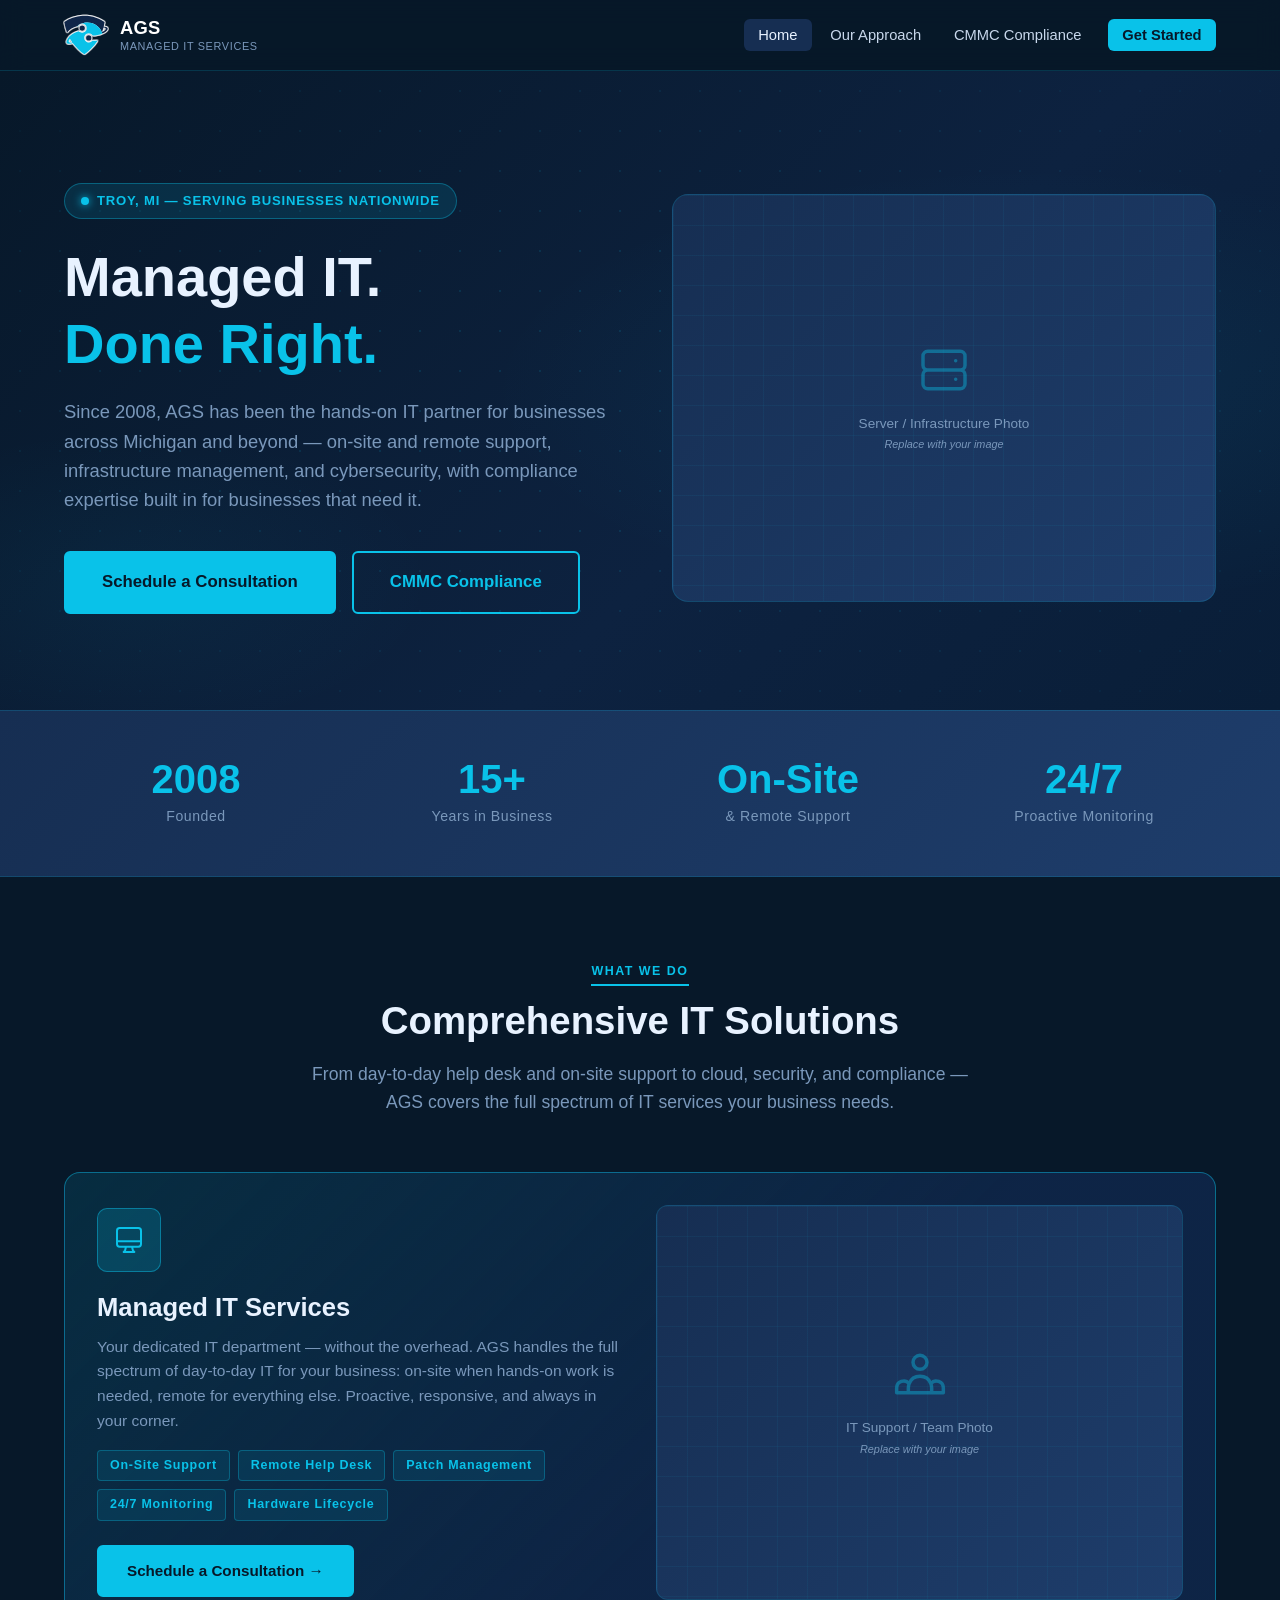
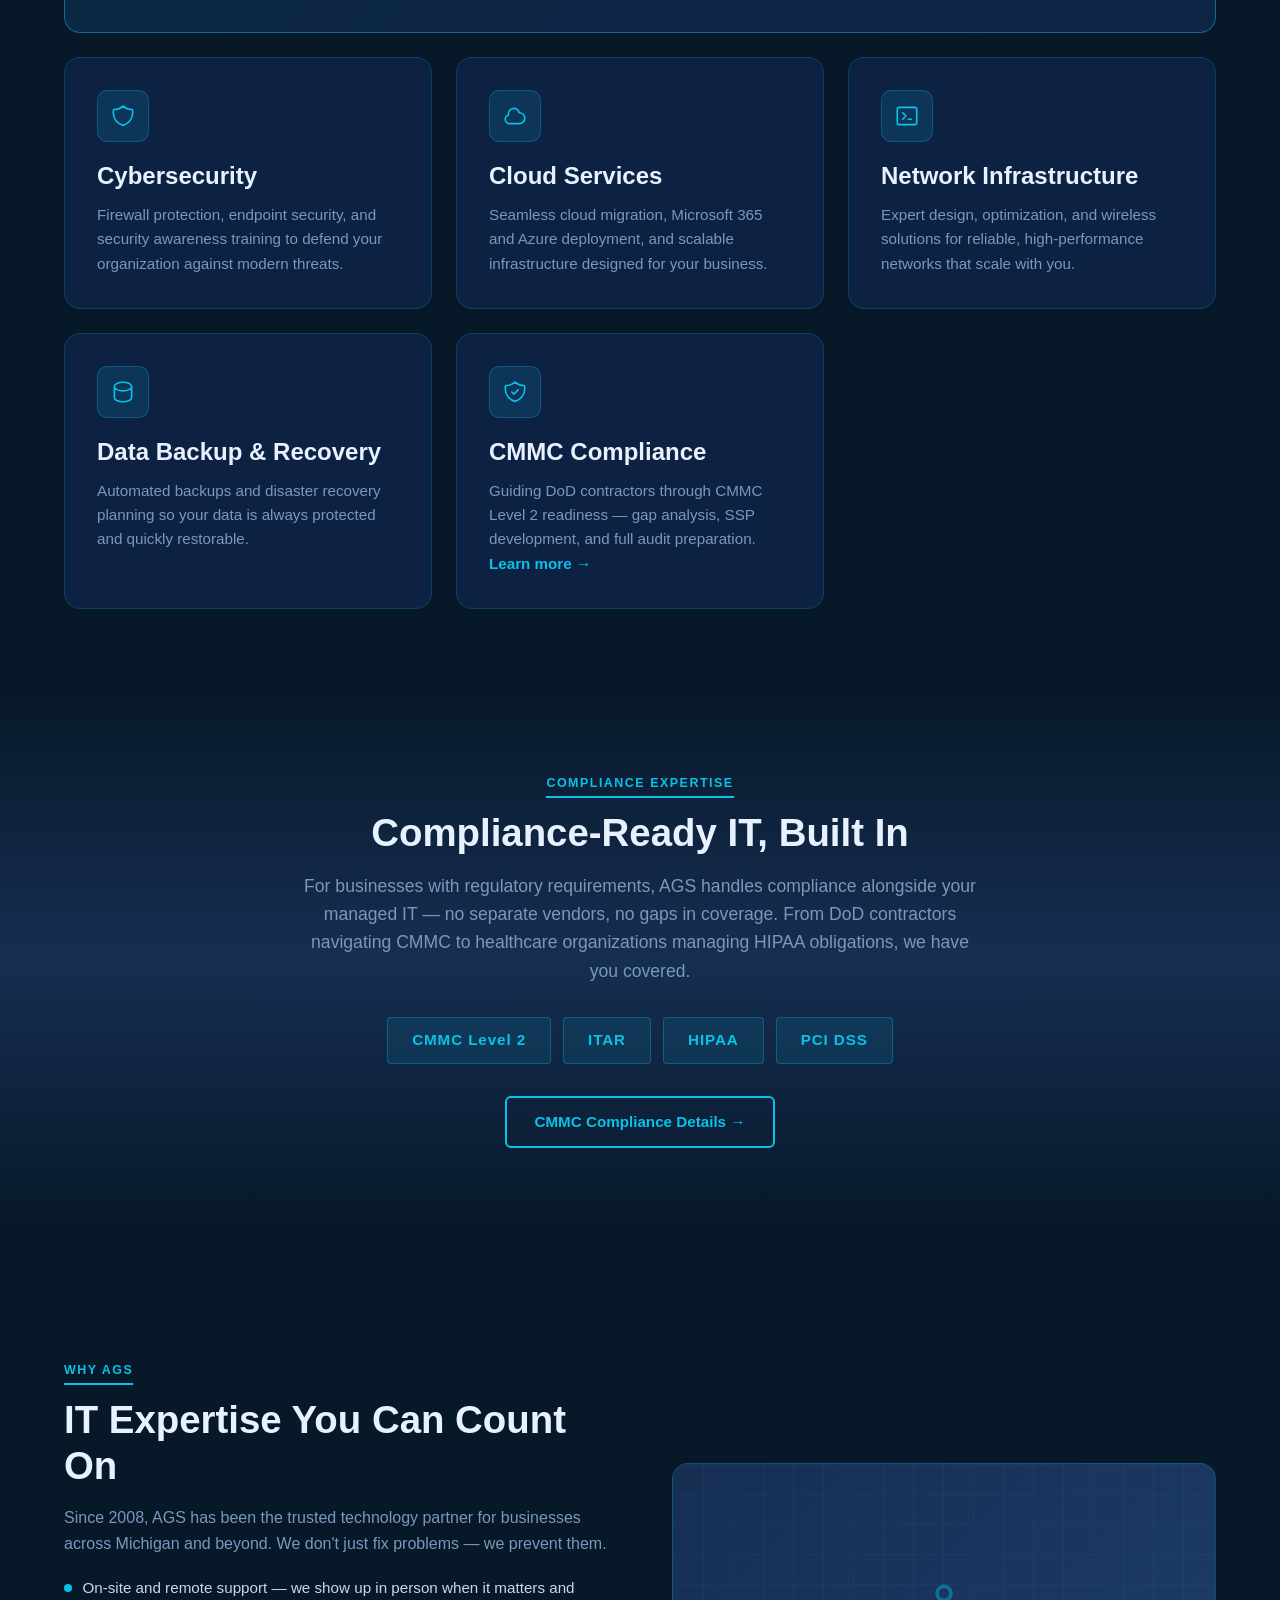
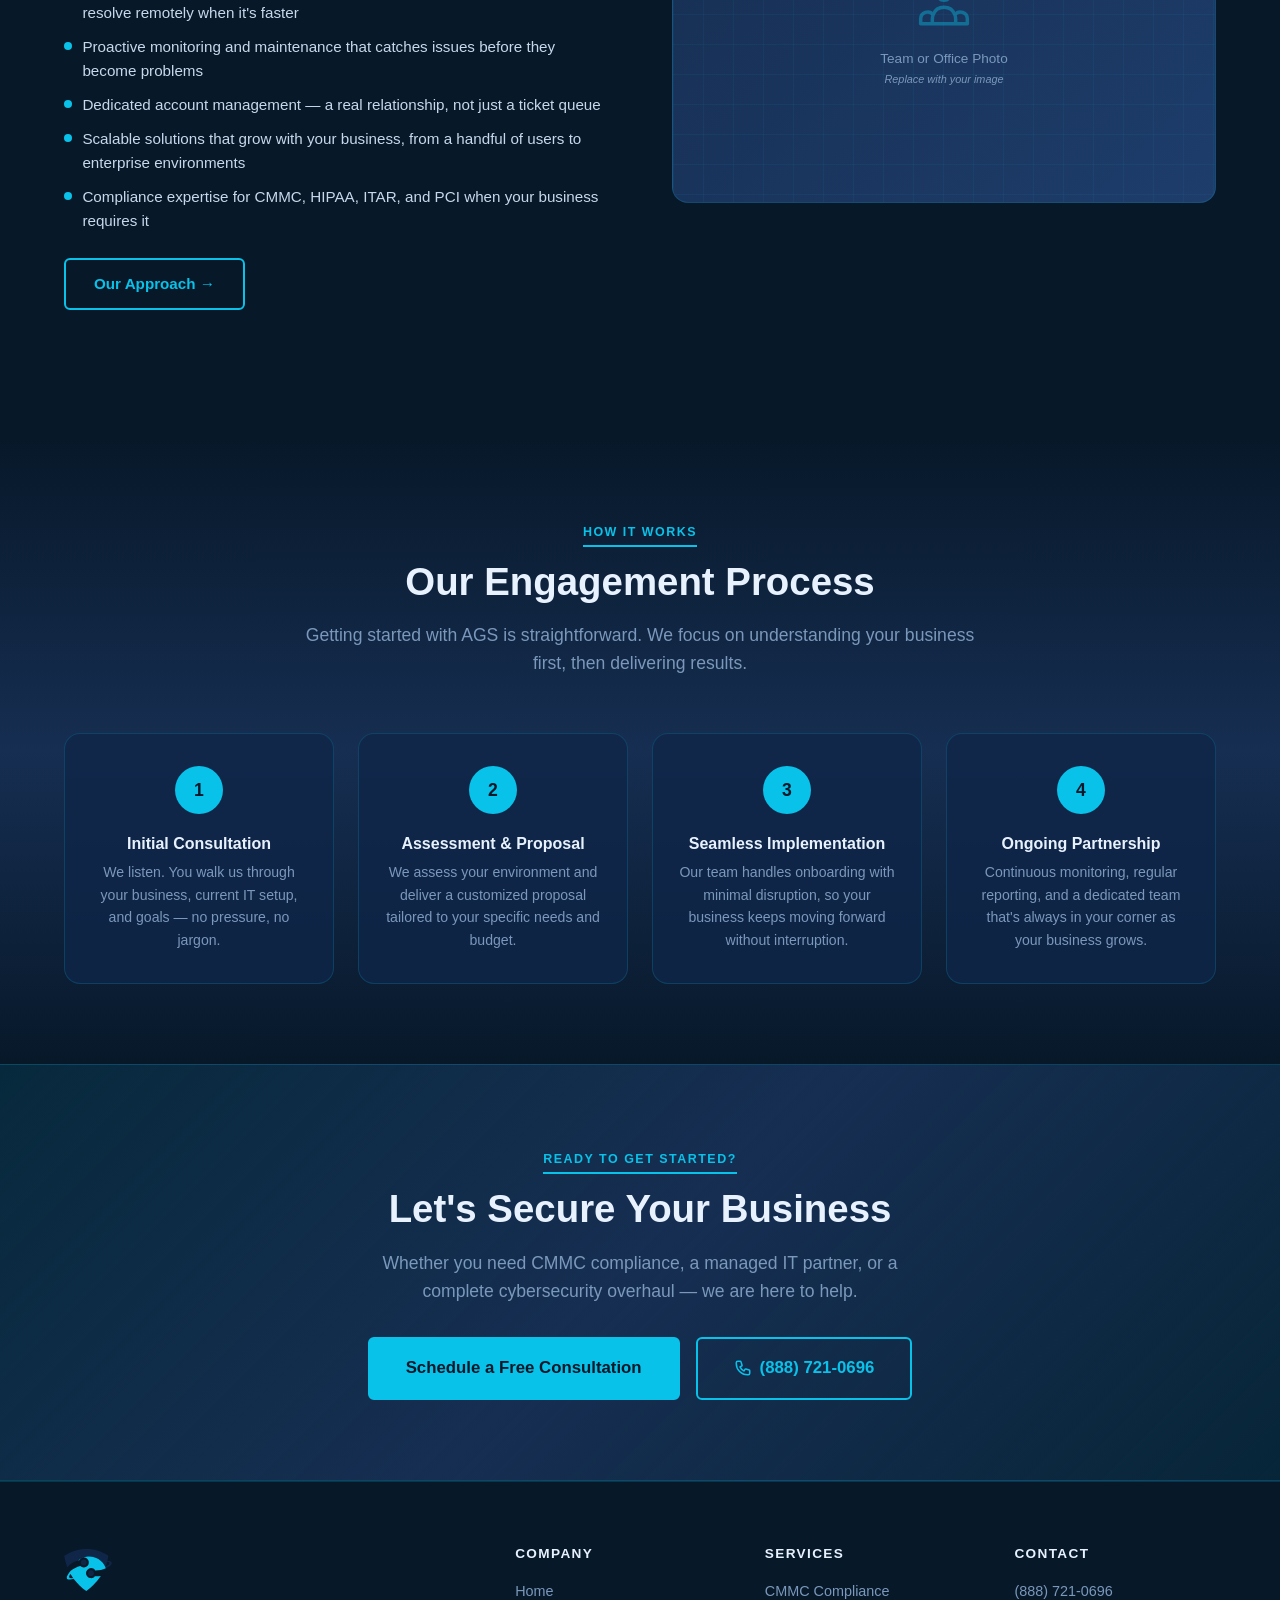
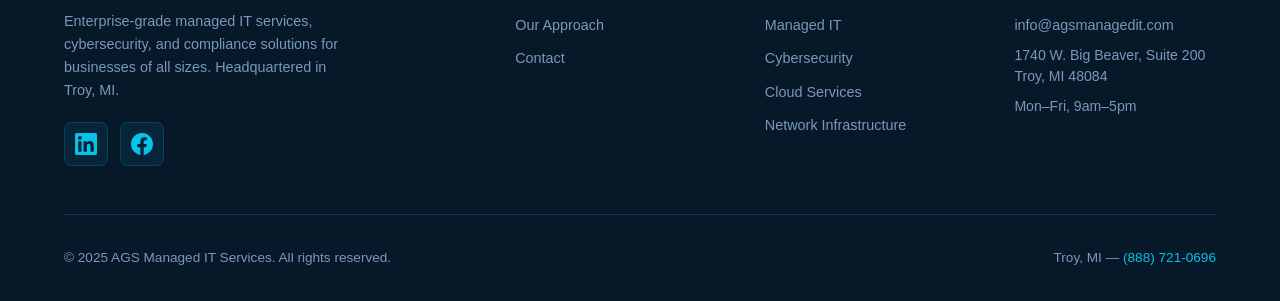
==== commit 055bc923: "Rebalance homepage to lead with full-service MSP identity Managed IT Services is now the featured ca" ====
--- a/index.html
+++ b/index.html
@@ -35,10 +35,11 @@
     <div class="hero-split">
       <div class="hero-content">
         <div class="hero-badge">Troy, MI &mdash; Serving Businesses Nationwide</div>
-        <h1>Manage and<br><span>Protect IT.</span></h1>
+        <h1>Managed IT.<br><span>Done Right.</span></h1>
         <p class="lead">
-          Since 2008, AGS has delivered proactive managed IT services, cybersecurity, and
-          compliance solutions that keep your business secure, compliant, and running at full speed.
+          Since 2008, AGS has been the hands-on IT partner for businesses across Michigan and beyond —
+          on-site and remote support, infrastructure management, and cybersecurity, with compliance
+          expertise built in for businesses that need it.
         </p>
         <div class="hero-actions">
           <a href="contact.html" class="btn btn-primary btn-lg">Schedule a Consultation</a>
@@ -72,8 +73,8 @@
         <div class="stat-label">Years in Business</div>
       </div>
       <div class="fade-in">
-        <div class="stat-number">CMMC</div>
-        <div class="stat-label">Level 2 Specialists</div>
+        <div class="stat-number">On-Site</div>
+        <div class="stat-label">&amp; Remote Support</div>
       </div>
       <div class="fade-in">
         <div class="stat-number">24/7</div>
@@ -89,60 +90,49 @@
     <div class="section-header fade-in">
       <span class="section-label">What We Do</span>
       <h2>Comprehensive IT Solutions</h2>
-      <p>From CMMC compliance to day-to-day managed services, AGS provides the expertise your business needs to stay secure and productive.</p>
+      <p>From day-to-day help desk and on-site support to cloud, security, and compliance — AGS covers the full spectrum of IT services your business needs.</p>
     </div>
 
     <div class="services-grid">
 
-      <!-- CMMC Featured Card -->
+      <!-- Managed IT Featured Card -->
       <div class="card card-featured fade-in">
         <div>
           <div class="card-icon">
             <svg xmlns="http://www.w3.org/2000/svg" fill="none" viewBox="0 0 24 24" stroke="currentColor">
               <path stroke-linecap="round" stroke-linejoin="round" stroke-width="1.5"
-                d="M9 12l2 2 4-4m5.618-4.016A11.955 11.955 0 0112 2.944a11.955 11.955 0 01-8.618 3.04A12.02 12.02 0 003 9c0 5.591 3.824 10.29 9 11.622 5.176-1.332 9-6.03 9-11.622 0-1.042-.133-2.052-.382-3.016z" />
+                d="M9.75 17L9 20l-1 1h8l-1-1-.75-3M3 13h18M5 17h14a2 2 0 002-2V5a2 2 0 00-2-2H5a2 2 0 00-2 2v10a2 2 0 002 2z" />
             </svg>
           </div>
-          <div class="card-featured-badge">Priority Service</div>
-          <h3>CMMC Compliance</h3>
+          <h3>Managed IT Services</h3>
           <p style="color:var(--text-muted);margin:0.75rem 0 1rem;font-size:0.97rem;">
-            Cybersecurity Maturity Model Certification is now required for all DoD contractors and subcontractors.
-            AGS guides your organization through every phase — from gap analysis to third-party audit readiness.
+            Your dedicated IT department — without the overhead. AGS handles the full spectrum of
+            day-to-day IT for your business: on-site when hands-on work is needed, remote for
+            everything else. Proactive, responsive, and always in your corner.
           </p>
           <div class="compliance-tags">
-            <span class="compliance-tag">CMMC Level 2</span>
-            <span class="compliance-tag">ITAR</span>
-            <span class="compliance-tag">HIPAA</span>
-            <span class="compliance-tag">PCI DSS</span>
+            <span class="compliance-tag">On-Site Support</span>
+            <span class="compliance-tag">Remote Help Desk</span>
+            <span class="compliance-tag">Patch Management</span>
+            <span class="compliance-tag">24/7 Monitoring</span>
+            <span class="compliance-tag">Hardware Lifecycle</span>
           </div>
           <div style="margin-top:1.5rem;">
-            <a href="cmmc.html" class="btn btn-primary">Learn More About Compliance &rarr;</a>
+            <a href="contact.html" class="btn btn-primary">Schedule a Consultation &rarr;</a>
           </div>
         </div>
         <div>
-          <!-- Replace with compliance/security image -->
           <div class="img-placeholder" style="aspect-ratio:4/3;border-radius:12px;">
             <svg xmlns="http://www.w3.org/2000/svg" fill="none" viewBox="0 0 24 24" stroke="currentColor">
               <path stroke-linecap="round" stroke-linejoin="round" stroke-width="1.5"
-                d="M12 15v2m-6 4h12a2 2 0 002-2v-6a2 2 0 00-2-2H6a2 2 0 00-2 2v6a2 2 0 002 2zm10-10V7a4 4 0 00-8 0v4h8z" />
+                d="M17 20h5v-2a3 3 0 00-5.356-1.857M17 20H7m10 0v-2c0-.656-.126-1.283-.356-1.857M7 20H2v-2a3 3 0 015.356-1.857M7 20v-2c0-.656.126-1.283.356-1.857m0 0a5.002 5.002 0 019.288 0M15 7a3 3 0 11-6 0 3 3 0 016 0z" />
             </svg>
-            <span>Compliance / Security Image<br><em style="font-weight:400;font-size:0.8em;">Replace with your image</em></span>
+            <span>IT Support / Team Photo<br><em style="font-weight:400;font-size:0.8em;">Replace with your image</em></span>
           </div>
         </div>
       </div>
 
       <!-- Service Cards -->
-      <div class="card fade-in">
-        <div class="card-icon">
-          <svg xmlns="http://www.w3.org/2000/svg" fill="none" viewBox="0 0 24 24" stroke="currentColor">
-            <path stroke-linecap="round" stroke-linejoin="round" stroke-width="1.5"
-              d="M9.75 17L9 20l-1 1h8l-1-1-.75-3M3 13h18M5 17h14a2 2 0 002-2V5a2 2 0 00-2-2H5a2 2 0 00-2 2v10a2 2 0 002 2z" />
-          </svg>
-        </div>
-        <h3>Managed IT Services</h3>
-        <p>Proactive monitoring, help desk support, and patch management keep your systems running — before problems occur.</p>
-      </div>
-
       <div class="card fade-in">
         <div class="card-icon">
           <svg xmlns="http://www.w3.org/2000/svg" fill="none" viewBox="0 0 24 24" stroke="currentColor">
@@ -162,7 +152,7 @@
           </svg>
         </div>
         <h3>Cloud Services</h3>
-        <p>Seamless cloud migration, data backup and recovery, and scalable infrastructure designed for your business needs.</p>
+        <p>Seamless cloud migration, Microsoft 365 and Azure deployment, and scalable infrastructure designed for your business.</p>
       </div>
 
       <div class="card fade-in">
@@ -187,54 +177,37 @@
         <p>Automated backups and disaster recovery planning so your data is always protected and quickly restorable.</p>
       </div>
 
-    </div>
-  </div>
-</section>
-
-<!-- ===== COMPLIANCE FRAMEWORKS ===== -->
+      <div class="card fade-in">
+        <div class="card-icon">
+          <svg xmlns="http://www.w3.org/2000/svg" fill="none" viewBox="0 0 24 24" stroke="currentColor">
+            <path stroke-linecap="round" stroke-linejoin="round" stroke-width="1.5"
+              d="M9 12l2 2 4-4m5.618-4.016A11.955 11.955 0 0112 2.944a11.955 11.955 0 01-8.618 3.04A12.02 12.02 0 003 9c0 5.591 3.824 10.29 9 11.622 5.176-1.332 9-6.03 9-11.622 0-1.042-.133-2.052-.382-3.016z" />
+          </svg>
+        </div>
+        <h3>CMMC Compliance</h3>
+        <p>Guiding DoD contractors through CMMC Level 2 readiness — gap analysis, SSP development, and full audit preparation. <a href="cmmc.html" style="color:var(--cyan);font-weight:600;white-space:nowrap;">Learn more &rarr;</a></p>
+      </div>
+
+    </div>
+  </div>
+</section>
+
+<!-- ===== COMPLIANCE CALLOUT ===== -->
 <section class="bg-section">
   <div class="container">
-    <div class="section-header fade-in">
-      <span class="section-label">Regulatory Compliance</span>
-      <h2>Compliance Frameworks We Support</h2>
-      <p>Navigating regulatory requirements is complex. AGS brings the expertise to keep your organization on the right side of the law.</p>
-    </div>
-
-    <div class="compliance-overview-grid">
-      <div class="compliance-card fade-in">
-        <div class="framework-name">CMMC</div>
-        <h3>Cybersecurity Maturity Model Certification</h3>
-        <p>Mandatory for all DoD contractors. AGS specializes in Level 2 readiness assessments, policy development, gap remediation, and full audit preparation.</p>
-        <div style="margin-top:1.25rem;">
-          <a href="cmmc.html" class="btn btn-outline" style="font-size:0.88rem;padding:0.55rem 1.25rem;">Full CMMC Details &rarr;</a>
-        </div>
-      </div>
-      <div class="compliance-card fade-in">
-        <div class="framework-name">ITAR</div>
-        <h3>International Traffic in Arms Regulations</h3>
-        <p>Export controls for defense articles and services require strict technical access management and documentation. We help you implement and maintain ITAR-compliant IT controls.</p>
-      </div>
-      <div class="compliance-card fade-in">
-        <div class="framework-name">HIPAA</div>
-        <h3>Health Insurance Portability and Accountability Act</h3>
-        <p>Protecting patient health information requires the right technical, physical, and administrative safeguards. AGS delivers a compliant infrastructure and actionable security risk analysis.</p>
-      </div>
-    </div>
-
-    <div class="compliance-overview-grid" style="margin-top:1.5rem;grid-template-columns:1fr 1fr;">
-      <div class="compliance-card fade-in" style="display:flex;gap:1.5rem;align-items:center;">
-        <div class="framework-name" style="min-width:80px;">PCI</div>
-        <div>
-          <h3 style="font-size:1rem;color:var(--text-bright);margin-bottom:0.4rem;">PCI DSS — Payment Card Security</h3>
-          <p style="margin:0;">Businesses handling cardholder data must meet PCI DSS standards. We assess your environment, close gaps, and help you maintain continuous compliance.</p>
-        </div>
-      </div>
-      <div class="fade-in" style="display:flex;align-items:center;justify-content:center;">
-        <div style="text-align:center;">
-          <p style="color:var(--text-muted);margin-bottom:1.25rem;font-size:1.05rem;">Not sure which frameworks apply to your business?</p>
-          <a href="contact.html" class="btn btn-primary">Get a Free Assessment</a>
-        </div>
-      </div>
+    <div class="section-header fade-in" style="margin-bottom:2rem;">
+      <span class="section-label">Compliance Expertise</span>
+      <h2>Compliance-Ready IT, Built In</h2>
+      <p>For businesses with regulatory requirements, AGS handles compliance alongside your managed IT — no separate vendors, no gaps in coverage. From DoD contractors navigating CMMC to healthcare organizations managing HIPAA obligations, we have you covered.</p>
+    </div>
+    <div style="display:flex;flex-wrap:wrap;gap:0.75rem;justify-content:center;" class="fade-in">
+      <span class="compliance-tag" style="font-size:0.95rem;padding:0.65rem 1.5rem;">CMMC Level 2</span>
+      <span class="compliance-tag" style="font-size:0.95rem;padding:0.65rem 1.5rem;">ITAR</span>
+      <span class="compliance-tag" style="font-size:0.95rem;padding:0.65rem 1.5rem;">HIPAA</span>
+      <span class="compliance-tag" style="font-size:0.95rem;padding:0.65rem 1.5rem;">PCI DSS</span>
+    </div>
+    <div style="text-align:center;margin-top:2rem;" class="fade-in">
+      <a href="cmmc.html" class="btn btn-outline">CMMC Compliance Details &rarr;</a>
     </div>
   </div>
 </section>
@@ -251,11 +224,11 @@
           We don't just fix problems — we prevent them.
         </p>
         <ul class="feature-list">
-          <li>Proactive monitoring catches issues before they impact your operations</li>
-          <li>Seasoned team of certified IT professionals with deep compliance expertise</li>
-          <li>Solutions that scale from small businesses to enterprise environments</li>
-          <li>Local presence in Troy, MI with nationwide remote support capabilities</li>
-          <li>Dedicated account management with direct access to your team</li>
+          <li>On-site and remote support — we show up in person when it matters and resolve remotely when it's faster</li>
+          <li>Proactive monitoring and maintenance that catches issues before they become problems</li>
+          <li>Dedicated account management — a real relationship, not just a ticket queue</li>
+          <li>Scalable solutions that grow with your business, from a handful of users to enterprise environments</li>
+          <li>Compliance expertise for CMMC, HIPAA, ITAR, and PCI when your business requires it</li>
         </ul>
         <a href="about.html" class="btn btn-outline">Our Approach &rarr;</a>
       </div>
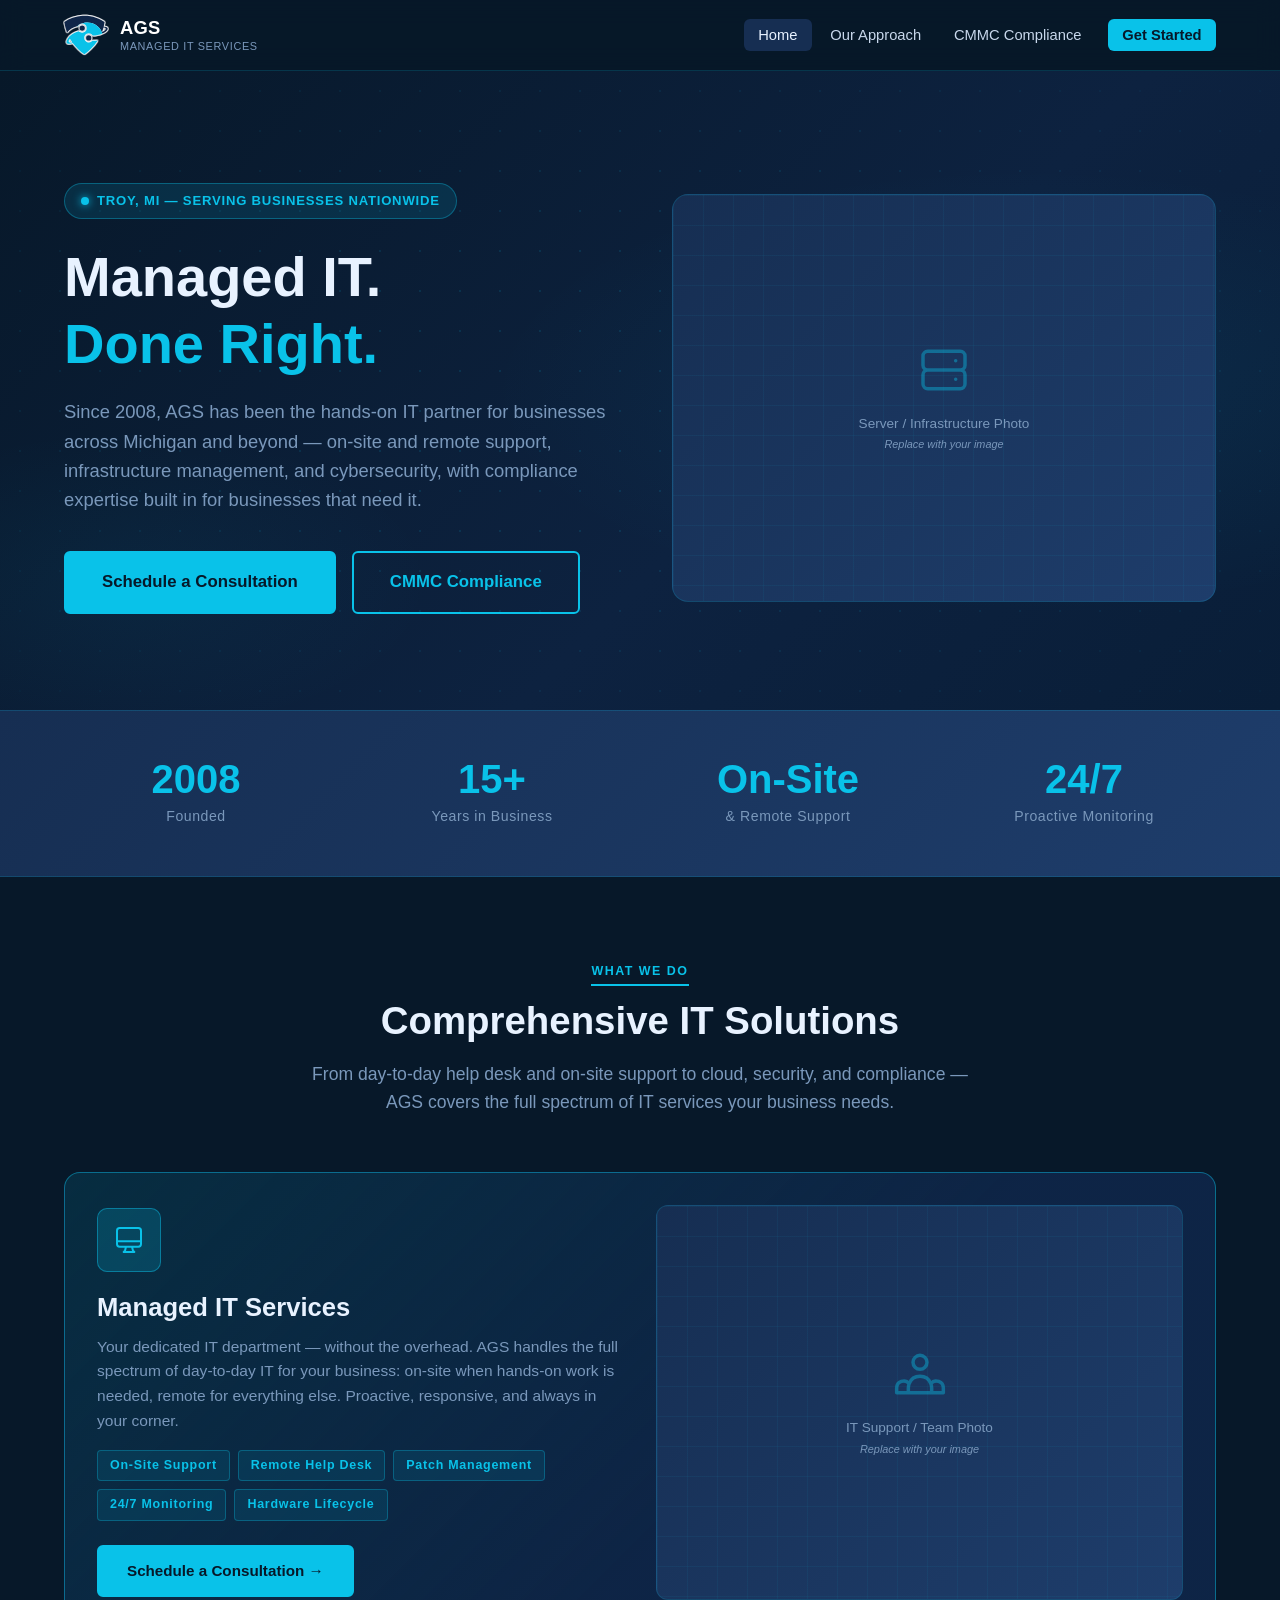
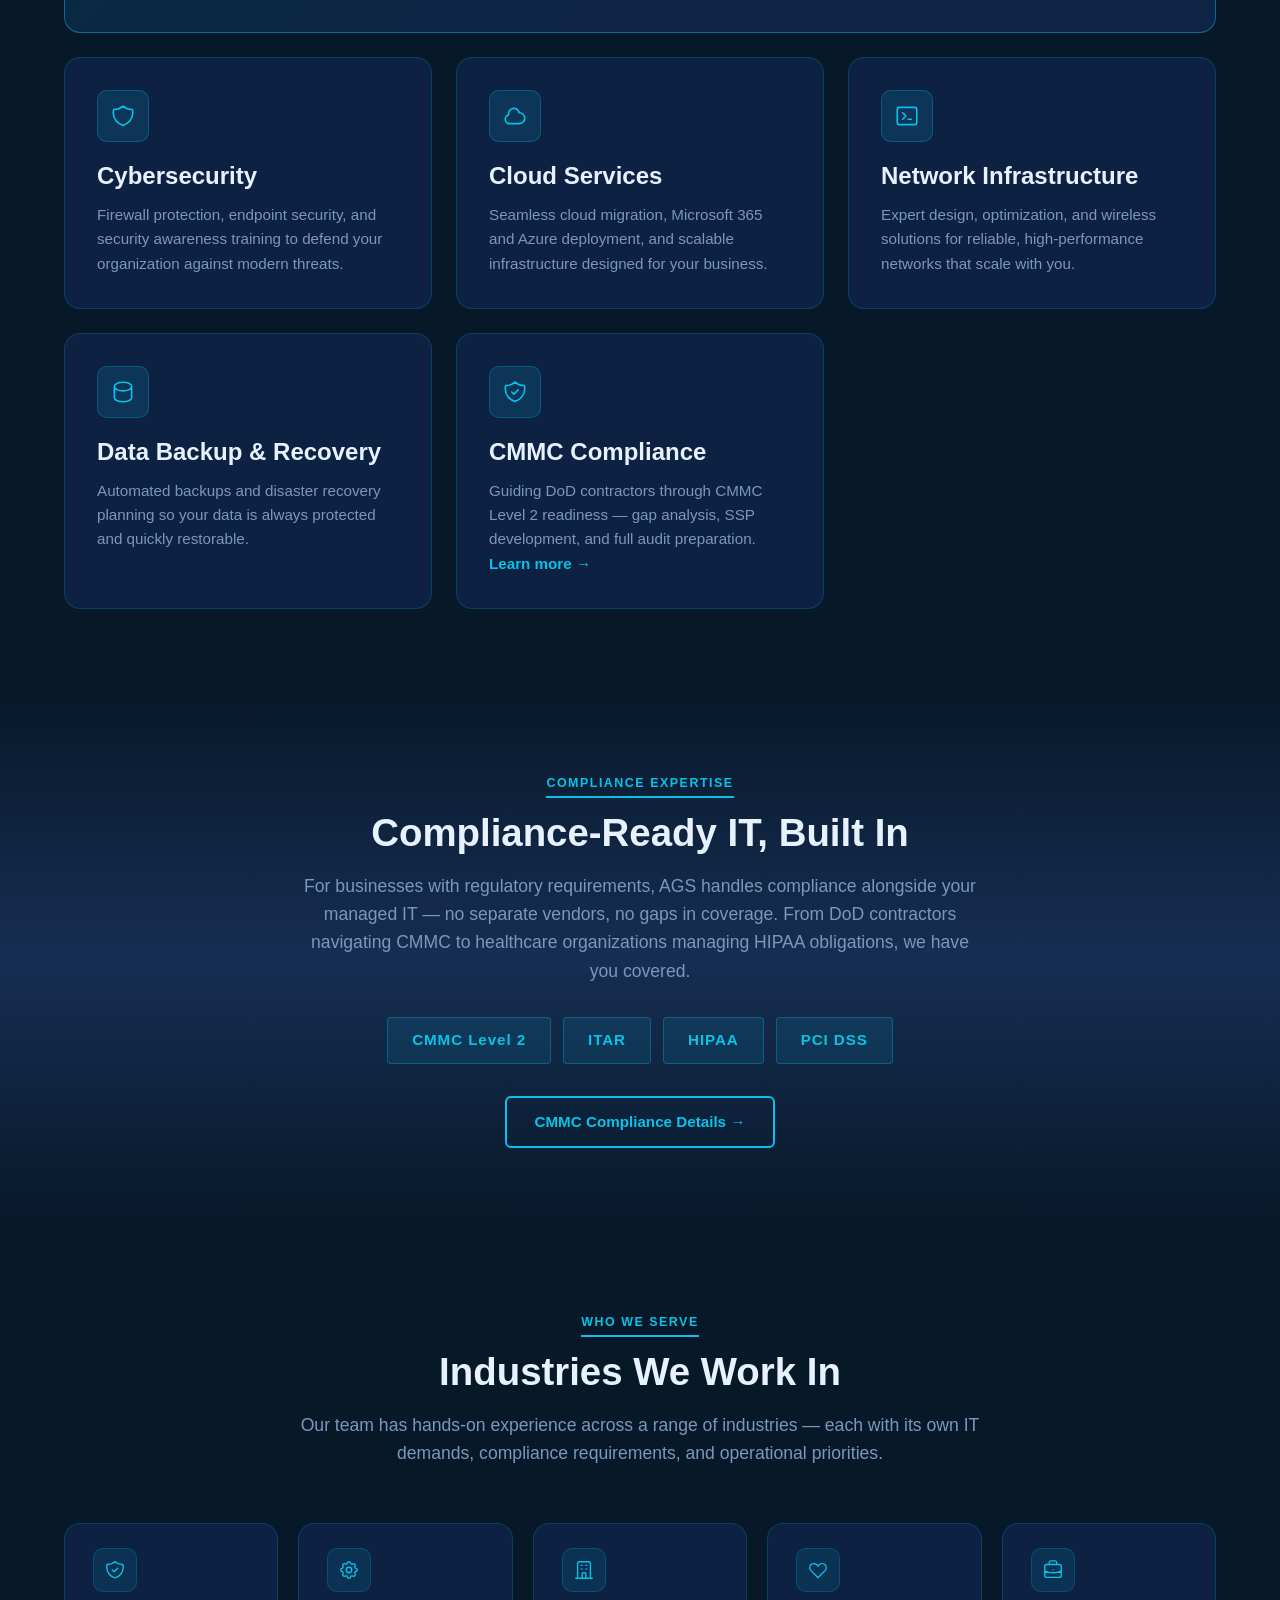
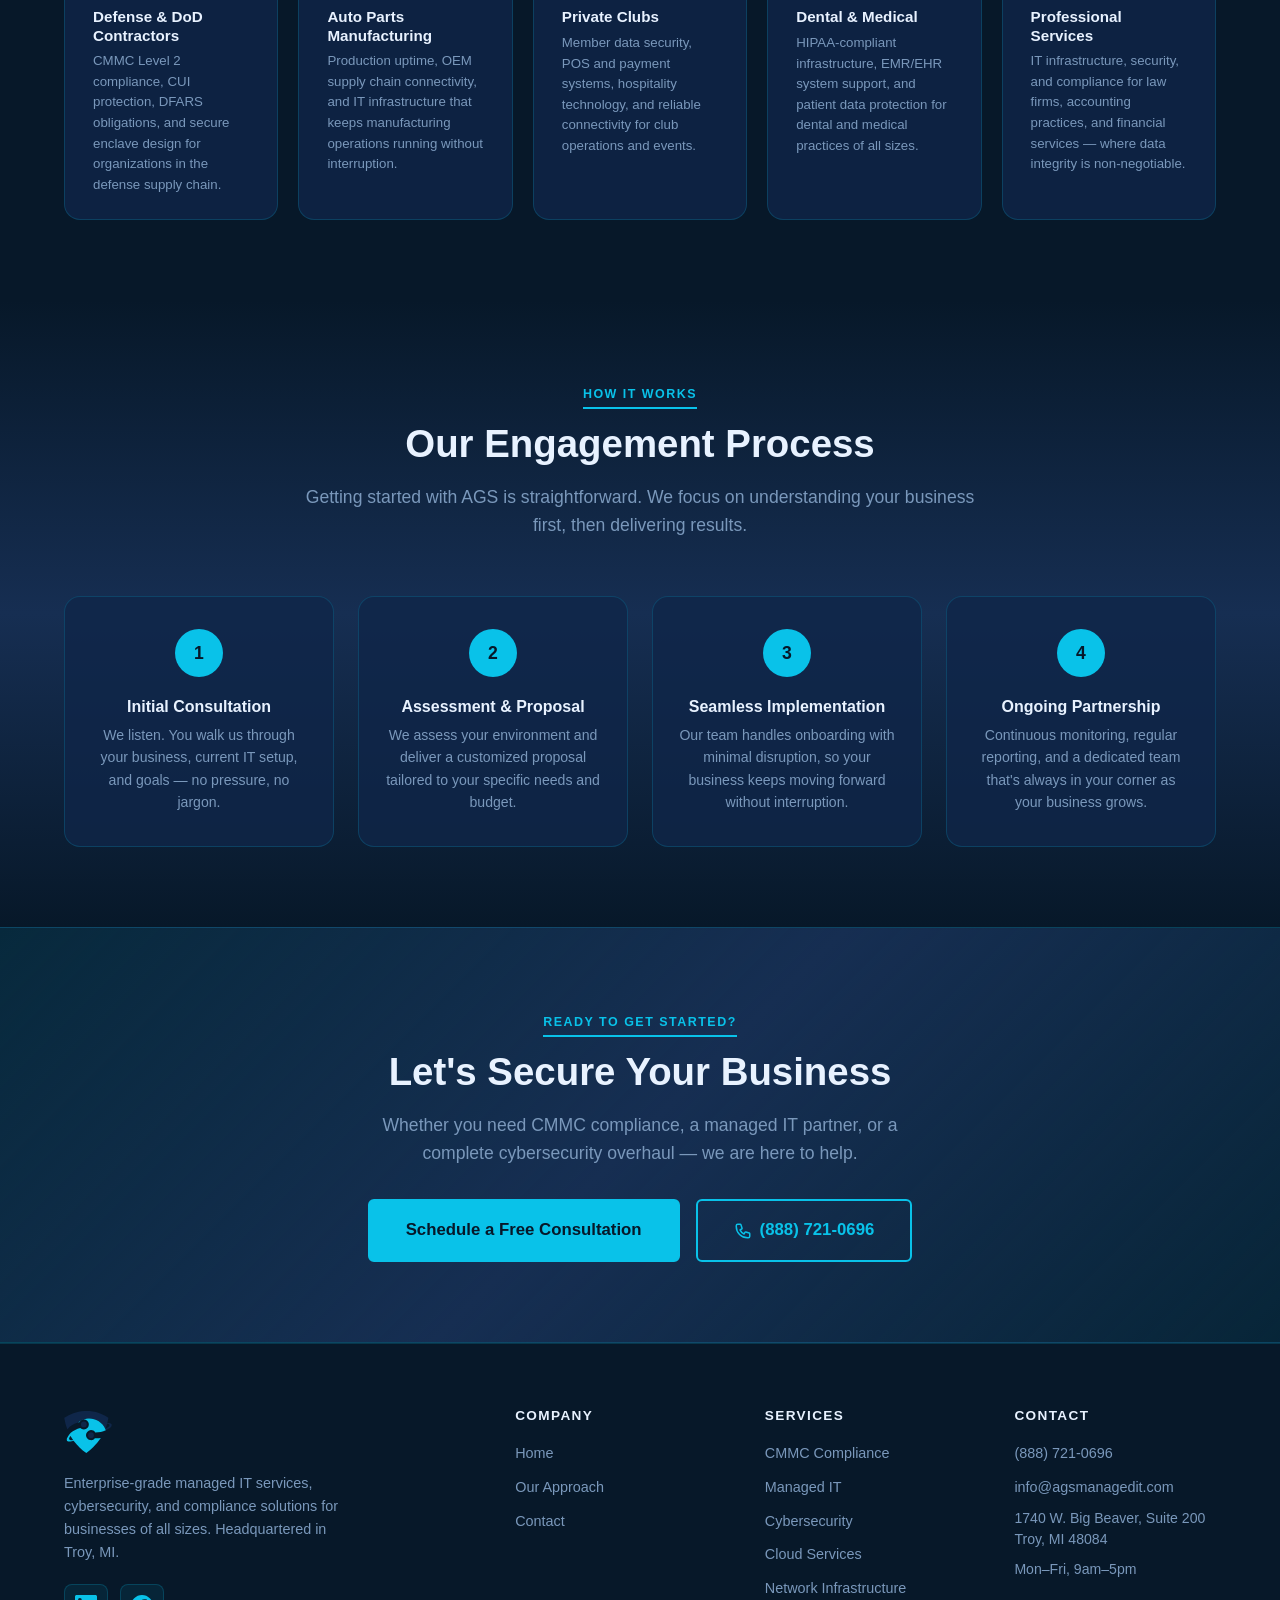
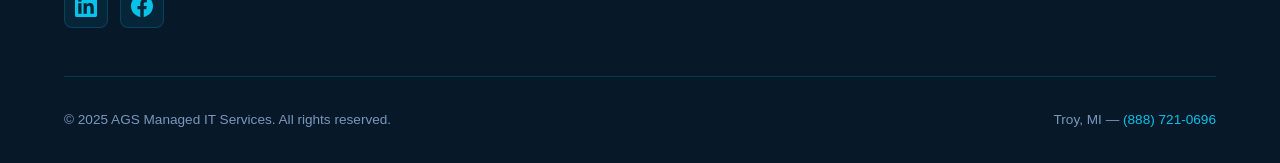
==== commit 3b8e451e: "Reorganize sections across index and Our Approach pages Industries We Work In moves from Our Approac" ====
--- a/index.html
+++ b/index.html
@@ -212,36 +212,72 @@
   </div>
 </section>
 
-<!-- ===== WHY AGS ===== -->
-<section>
-  <div class="container">
-    <div class="feature-block fade-in">
-      <div class="feature-content">
-        <span class="section-label">Why AGS</span>
-        <h2>IT Expertise You Can Count On</h2>
-        <p>
-          Since 2008, AGS has been the trusted technology partner for businesses across Michigan and beyond.
-          We don't just fix problems — we prevent them.
-        </p>
-        <ul class="feature-list">
-          <li>On-site and remote support — we show up in person when it matters and resolve remotely when it's faster</li>
-          <li>Proactive monitoring and maintenance that catches issues before they become problems</li>
-          <li>Dedicated account management — a real relationship, not just a ticket queue</li>
-          <li>Scalable solutions that grow with your business, from a handful of users to enterprise environments</li>
-          <li>Compliance expertise for CMMC, HIPAA, ITAR, and PCI when your business requires it</li>
-        </ul>
-        <a href="about.html" class="btn btn-outline">Our Approach &rarr;</a>
-      </div>
-      <div>
-        <!-- Replace with team or office photo -->
-        <div class="img-placeholder">
-          <svg xmlns="http://www.w3.org/2000/svg" fill="none" viewBox="0 0 24 24" stroke="currentColor">
-            <path stroke-linecap="round" stroke-linejoin="round" stroke-width="1.5"
-              d="M17 20h5v-2a3 3 0 00-5.356-1.857M17 20H7m10 0v-2c0-.656-.126-1.283-.356-1.857M7 20H2v-2a3 3 0 015.356-1.857M7 20v-2c0-.656.126-1.283.356-1.857m0 0a5.002 5.002 0 019.288 0M15 7a3 3 0 11-6 0 3 3 0 016 0z" />
-          </svg>
-          <span>Team or Office Photo<br><em style="font-weight:400;font-size:0.8em;">Replace with your image</em></span>
-        </div>
-      </div>
+<!-- ===== INDUSTRIES ===== -->
+<section id="industries">
+  <div class="container">
+    <div class="section-header fade-in">
+      <span class="section-label">Who We Serve</span>
+      <h2>Industries We Work In</h2>
+      <p>Our team has hands-on experience across a range of industries — each with its own IT demands, compliance requirements, and operational priorities.</p>
+    </div>
+
+    <div class="industry-grid">
+
+      <div class="industry-card fade-in">
+        <div class="industry-icon">
+          <svg xmlns="http://www.w3.org/2000/svg" fill="none" viewBox="0 0 24 24" stroke="currentColor">
+            <path stroke-linecap="round" stroke-linejoin="round" stroke-width="1.5"
+              d="M9 12l2 2 4-4m5.618-4.016A11.955 11.955 0 0112 2.944a11.955 11.955 0 01-8.618 3.04A12.02 12.02 0 003 9c0 5.591 3.824 10.29 9 11.622 5.176-1.332 9-6.03 9-11.622 0-1.042-.133-2.052-.382-3.016z" />
+          </svg>
+        </div>
+        <h4>Defense &amp; DoD Contractors</h4>
+        <p>CMMC Level 2 compliance, CUI protection, DFARS obligations, and secure enclave design for organizations in the defense supply chain.</p>
+      </div>
+
+      <div class="industry-card fade-in">
+        <div class="industry-icon">
+          <svg xmlns="http://www.w3.org/2000/svg" fill="none" viewBox="0 0 24 24" stroke="currentColor">
+            <path stroke-linecap="round" stroke-linejoin="round" stroke-width="1.5"
+              d="M10.325 4.317c.426-1.756 2.924-1.756 3.35 0a1.724 1.724 0 002.573 1.066c1.543-.94 3.31.826 2.37 2.37a1.724 1.724 0 001.065 2.572c1.756.426 1.756 2.924 0 3.35a1.724 1.724 0 00-1.066 2.573c.94 1.543-.826 3.31-2.37 2.37a1.724 1.724 0 00-2.572 1.065c-.426 1.756-2.924 1.756-3.35 0a1.724 1.724 0 00-2.573-1.066c-1.543.94-3.31-.826-2.37-2.37a1.724 1.724 0 00-1.065-2.572c-1.756-.426-1.756-2.924 0-3.35a1.724 1.724 0 001.066-2.573c-.94-1.543.826-3.31 2.37-2.37.996.608 2.296.07 2.572-1.065z M15 12a3 3 0 11-6 0 3 3 0 016 0z" />
+          </svg>
+        </div>
+        <h4>Auto Parts Manufacturing</h4>
+        <p>Production uptime, OEM supply chain connectivity, and IT infrastructure that keeps manufacturing operations running without interruption.</p>
+      </div>
+
+      <div class="industry-card fade-in">
+        <div class="industry-icon">
+          <svg xmlns="http://www.w3.org/2000/svg" fill="none" viewBox="0 0 24 24" stroke="currentColor">
+            <path stroke-linecap="round" stroke-linejoin="round" stroke-width="1.5"
+              d="M19 21V5a2 2 0 00-2-2H7a2 2 0 00-2 2v16m14 0h2m-2 0h-5m-9 0H3m2 0h5M9 7h1m-1 4h1m4-4h1m-1 4h1m-5 10v-5a1 1 0 011-1h2a1 1 0 011 1v5m-4 0h4" />
+          </svg>
+        </div>
+        <h4>Private Clubs</h4>
+        <p>Member data security, POS and payment systems, hospitality technology, and reliable connectivity for club operations and events.</p>
+      </div>
+
+      <div class="industry-card fade-in">
+        <div class="industry-icon">
+          <svg xmlns="http://www.w3.org/2000/svg" fill="none" viewBox="0 0 24 24" stroke="currentColor">
+            <path stroke-linecap="round" stroke-linejoin="round" stroke-width="1.5"
+              d="M4.318 6.318a4.5 4.5 0 000 6.364L12 20.364l7.682-7.682a4.5 4.5 0 00-6.364-6.364L12 7.636l-1.318-1.318a4.5 4.5 0 00-6.364 0z" />
+          </svg>
+        </div>
+        <h4>Dental &amp; Medical</h4>
+        <p>HIPAA-compliant infrastructure, EMR/EHR system support, and patient data protection for dental and medical practices of all sizes.</p>
+      </div>
+
+      <div class="industry-card fade-in">
+        <div class="industry-icon">
+          <svg xmlns="http://www.w3.org/2000/svg" fill="none" viewBox="0 0 24 24" stroke="currentColor">
+            <path stroke-linecap="round" stroke-linejoin="round" stroke-width="1.5"
+              d="M21 13.255A23.931 23.931 0 0112 15c-3.183 0-6.22-.62-9-1.745M16 6V4a2 2 0 00-2-2h-4a2 2 0 00-2 2v2m4 6h.01M5 20h14a2 2 0 002-2V8a2 2 0 00-2-2H5a2 2 0 00-2 2v10a2 2 0 002 2z" />
+          </svg>
+        </div>
+        <h4>Professional Services</h4>
+        <p>IT infrastructure, security, and compliance for law firms, accounting practices, and financial services — where data integrity is non-negotiable.</p>
+      </div>
+
     </div>
   </div>
 </section>
--- a/css/styles.css
+++ b/css/styles.css
@@ -889,6 +889,69 @@
   line-height: 1.55;
 }
 
+/* --- Partner/Tool Category Label ------------ */
+.partner-category-label {
+  font-size: 0.72rem;
+  font-weight: 700;
+  letter-spacing: 0.1em;
+  text-transform: uppercase;
+  color: var(--text-muted);
+  margin: 2rem 0 1rem;
+  padding-bottom: 0.6rem;
+  border-bottom: 1px solid var(--border);
+}
+
+/* --- Industry Grid -------------------------- */
+.industry-grid {
+  display: grid;
+  grid-template-columns: repeat(auto-fill, minmax(210px, 1fr));
+  gap: 1.25rem;
+}
+
+.industry-card {
+  background: var(--card-bg);
+  border: 1px solid var(--border);
+  border-radius: var(--radius-lg);
+  padding: 1.5rem 1.75rem;
+  transition: all 0.25s;
+}
+
+.industry-card:hover {
+  border-color: rgba(9,194,233,0.45);
+  transform: translateY(-2px);
+  box-shadow: var(--shadow-hover);
+}
+
+.industry-icon {
+  width: 44px;
+  height: 44px;
+  background: rgba(9,194,233,0.1);
+  border: 1px solid rgba(9,194,233,0.2);
+  border-radius: 10px;
+  display: flex;
+  align-items: center;
+  justify-content: center;
+  color: var(--cyan);
+  margin-bottom: 1rem;
+}
+
+.industry-icon svg {
+  width: 22px;
+  height: 22px;
+}
+
+.industry-card h4 {
+  color: var(--text-bright);
+  font-size: 0.95rem;
+  margin-bottom: 0.4rem;
+}
+
+.industry-card p {
+  color: var(--text-muted);
+  font-size: 0.83rem;
+  line-height: 1.55;
+}
+
 /* --- Contact Form --------------------------- */
 .contact-layout {
   display: grid;
@@ -1307,7 +1370,8 @@
   .values-grid { grid-template-columns: 1fr; }
   .expertise-grid { grid-template-columns: 1fr; }
   .partner-grid { grid-template-columns: repeat(2, 1fr); }
-  .tools-grid { grid-template-columns: 1fr; }
+  .tools-grid { grid-template-columns: repeat(2, 1fr); }
+  .industry-grid { grid-template-columns: repeat(2, 1fr); }
   .cmmc-level-grid { grid-template-columns: 1fr; }
   .level-card.level-featured { transform: none; }
   .compliance-overview-grid { grid-template-columns: 1fr; }
@@ -1359,4 +1423,6 @@
   .stats-grid { grid-template-columns: 1fr 1fr; }
   .domains-grid { grid-template-columns: 1fr; }
   .partner-grid { grid-template-columns: 1fr; }
-}
+  .tools-grid { grid-template-columns: 1fr; }
+  .industry-grid { grid-template-columns: 1fr; }
+}
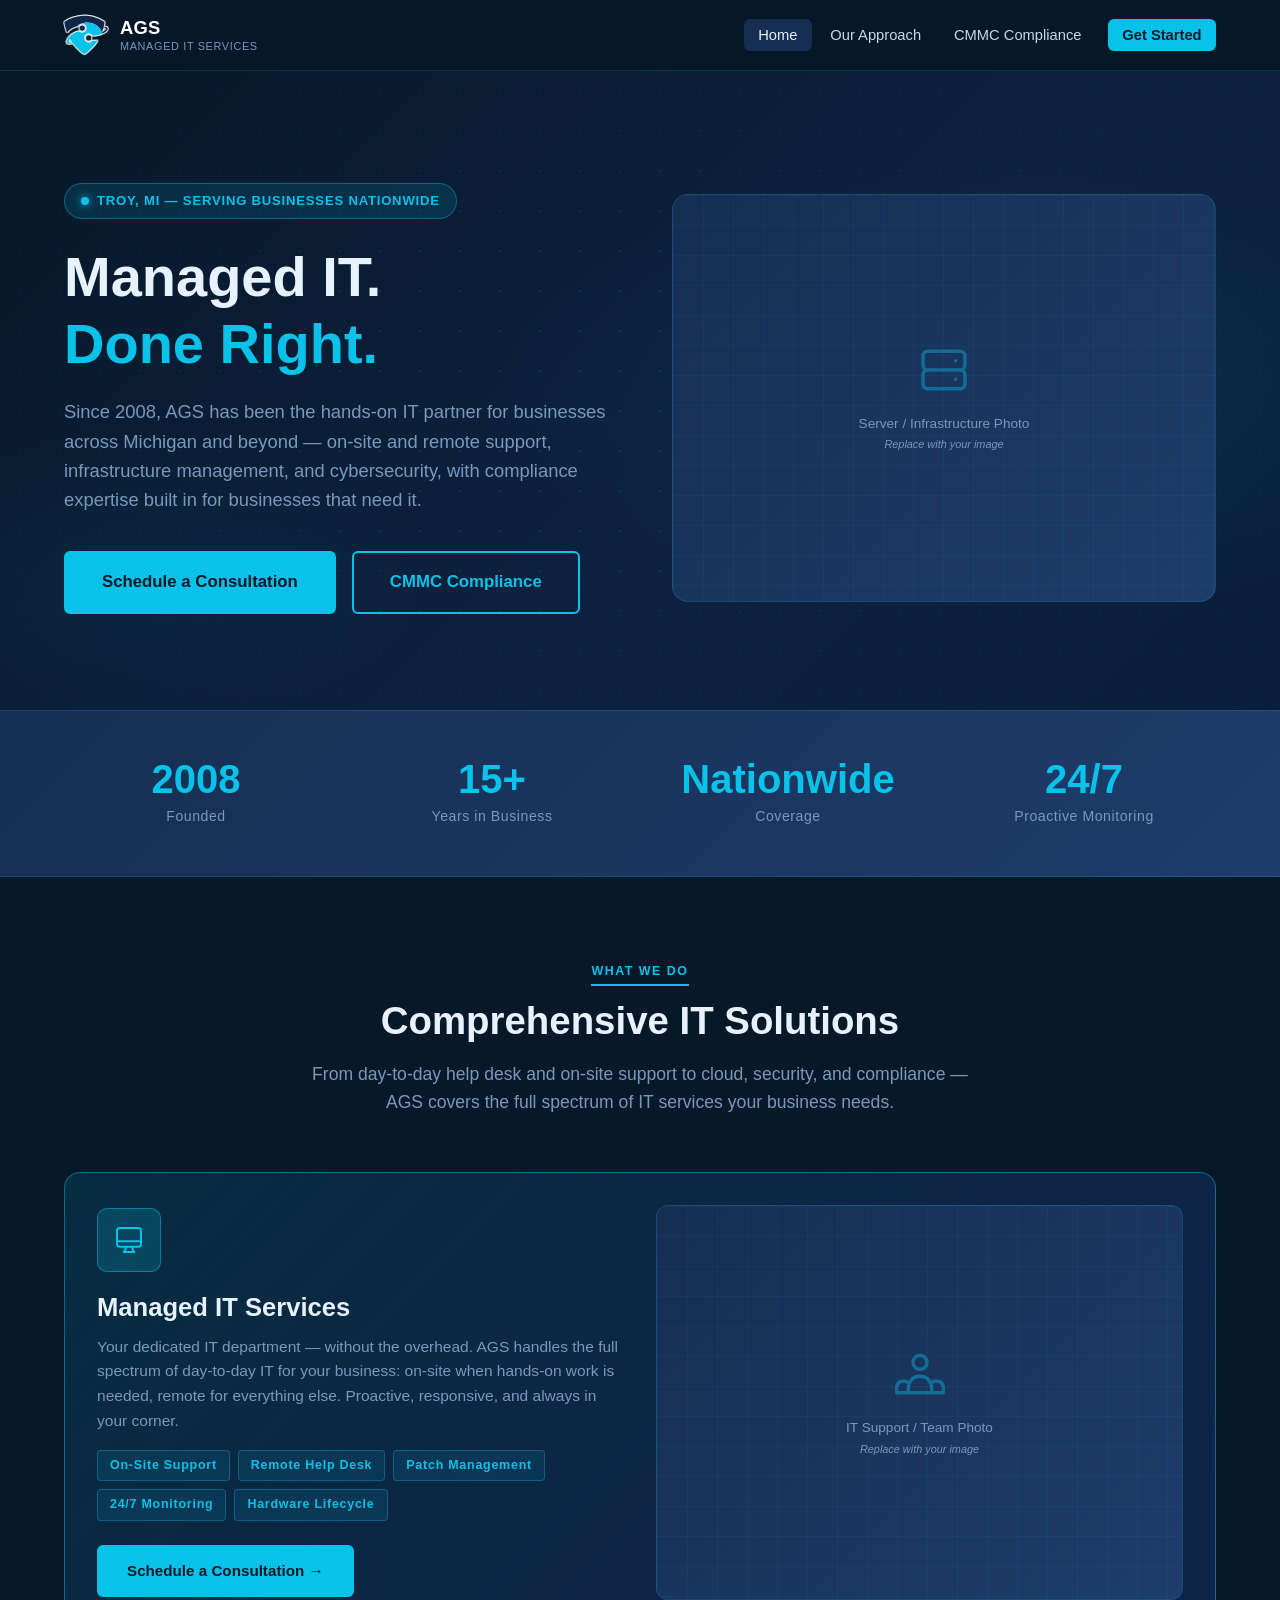
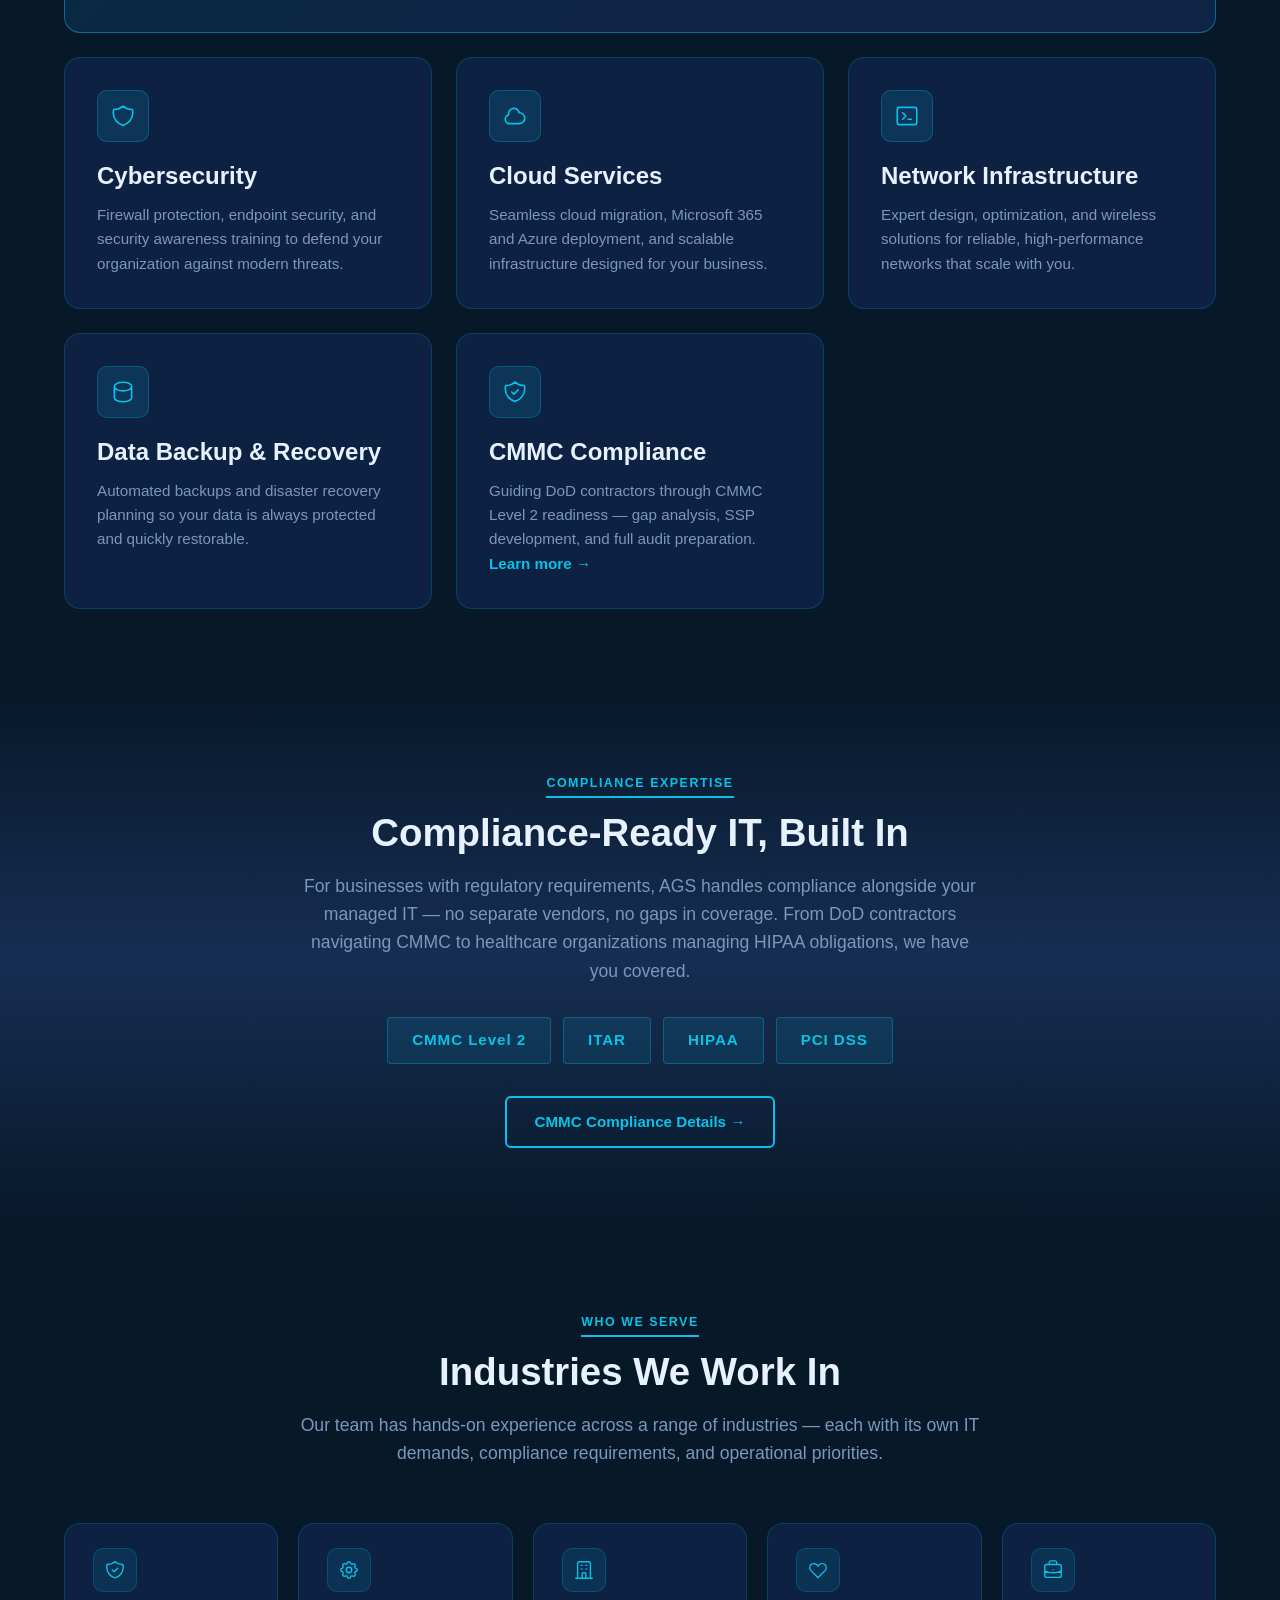
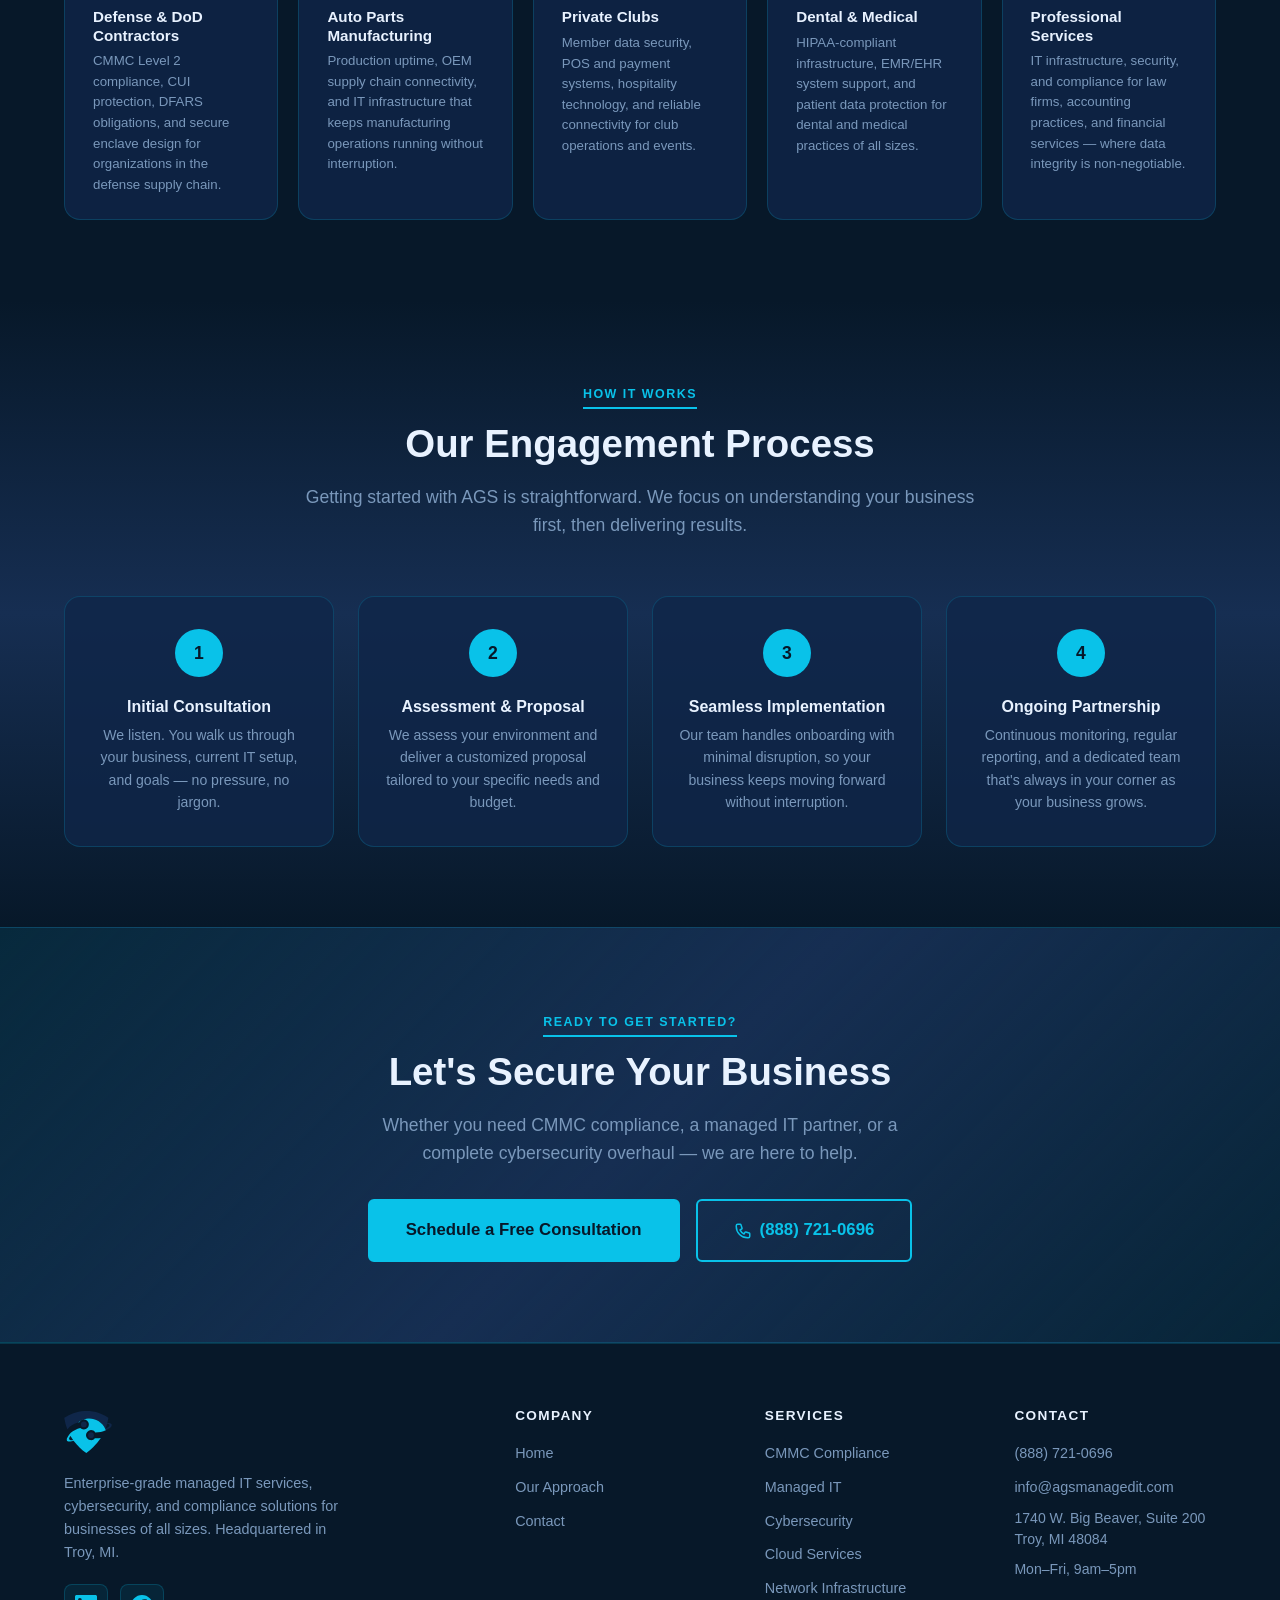
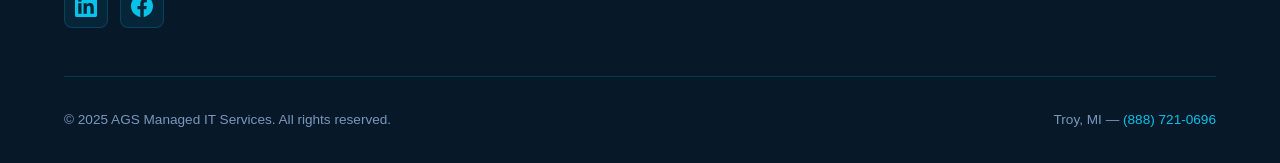
==== commit 392ea5d0: "Swap stats bars: Nationwide to homepage, On-Site/Remote Support to Our Approach" ====
--- a/index.html
+++ b/index.html
@@ -73,8 +73,8 @@
         <div class="stat-label">Years in Business</div>
       </div>
       <div class="fade-in">
-        <div class="stat-number">On-Site</div>
-        <div class="stat-label">&amp; Remote Support</div>
+        <div class="stat-number">Nationwide</div>
+        <div class="stat-label">Coverage</div>
       </div>
       <div class="fade-in">
         <div class="stat-number">24/7</div>
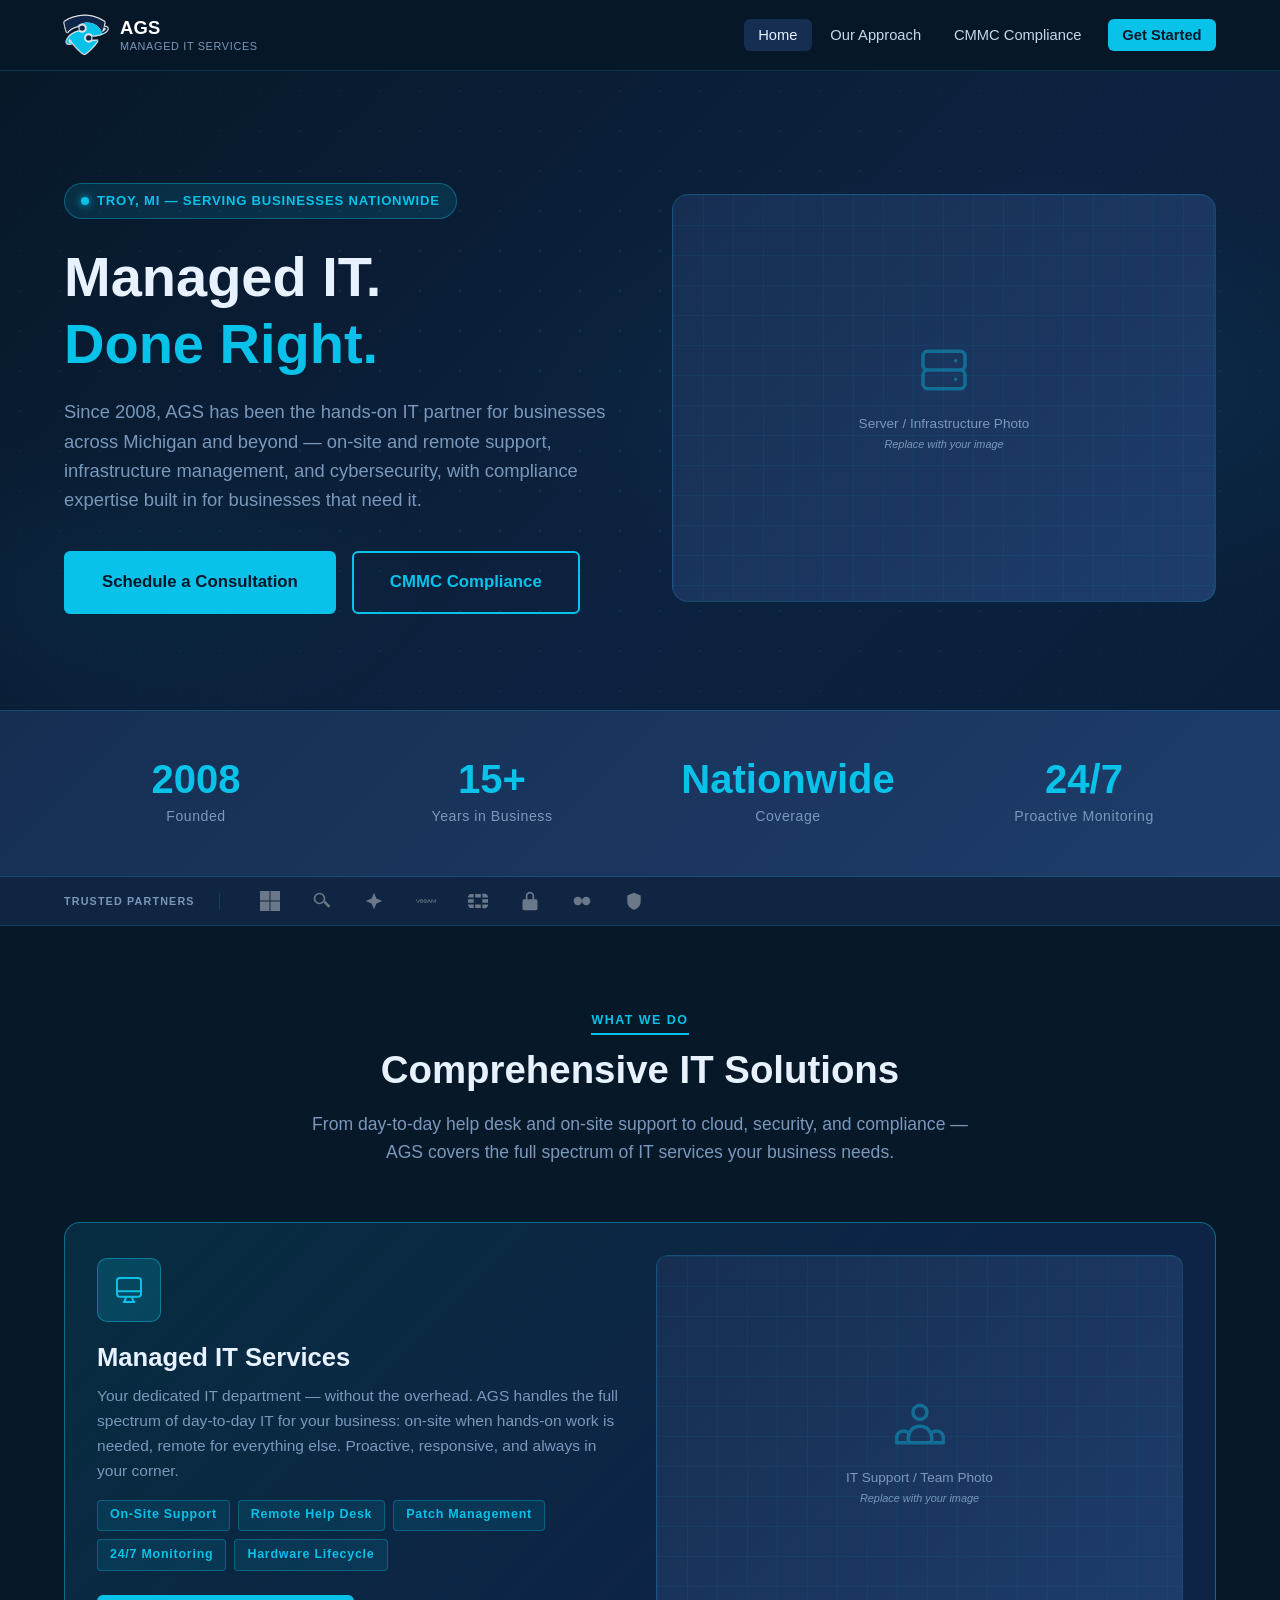
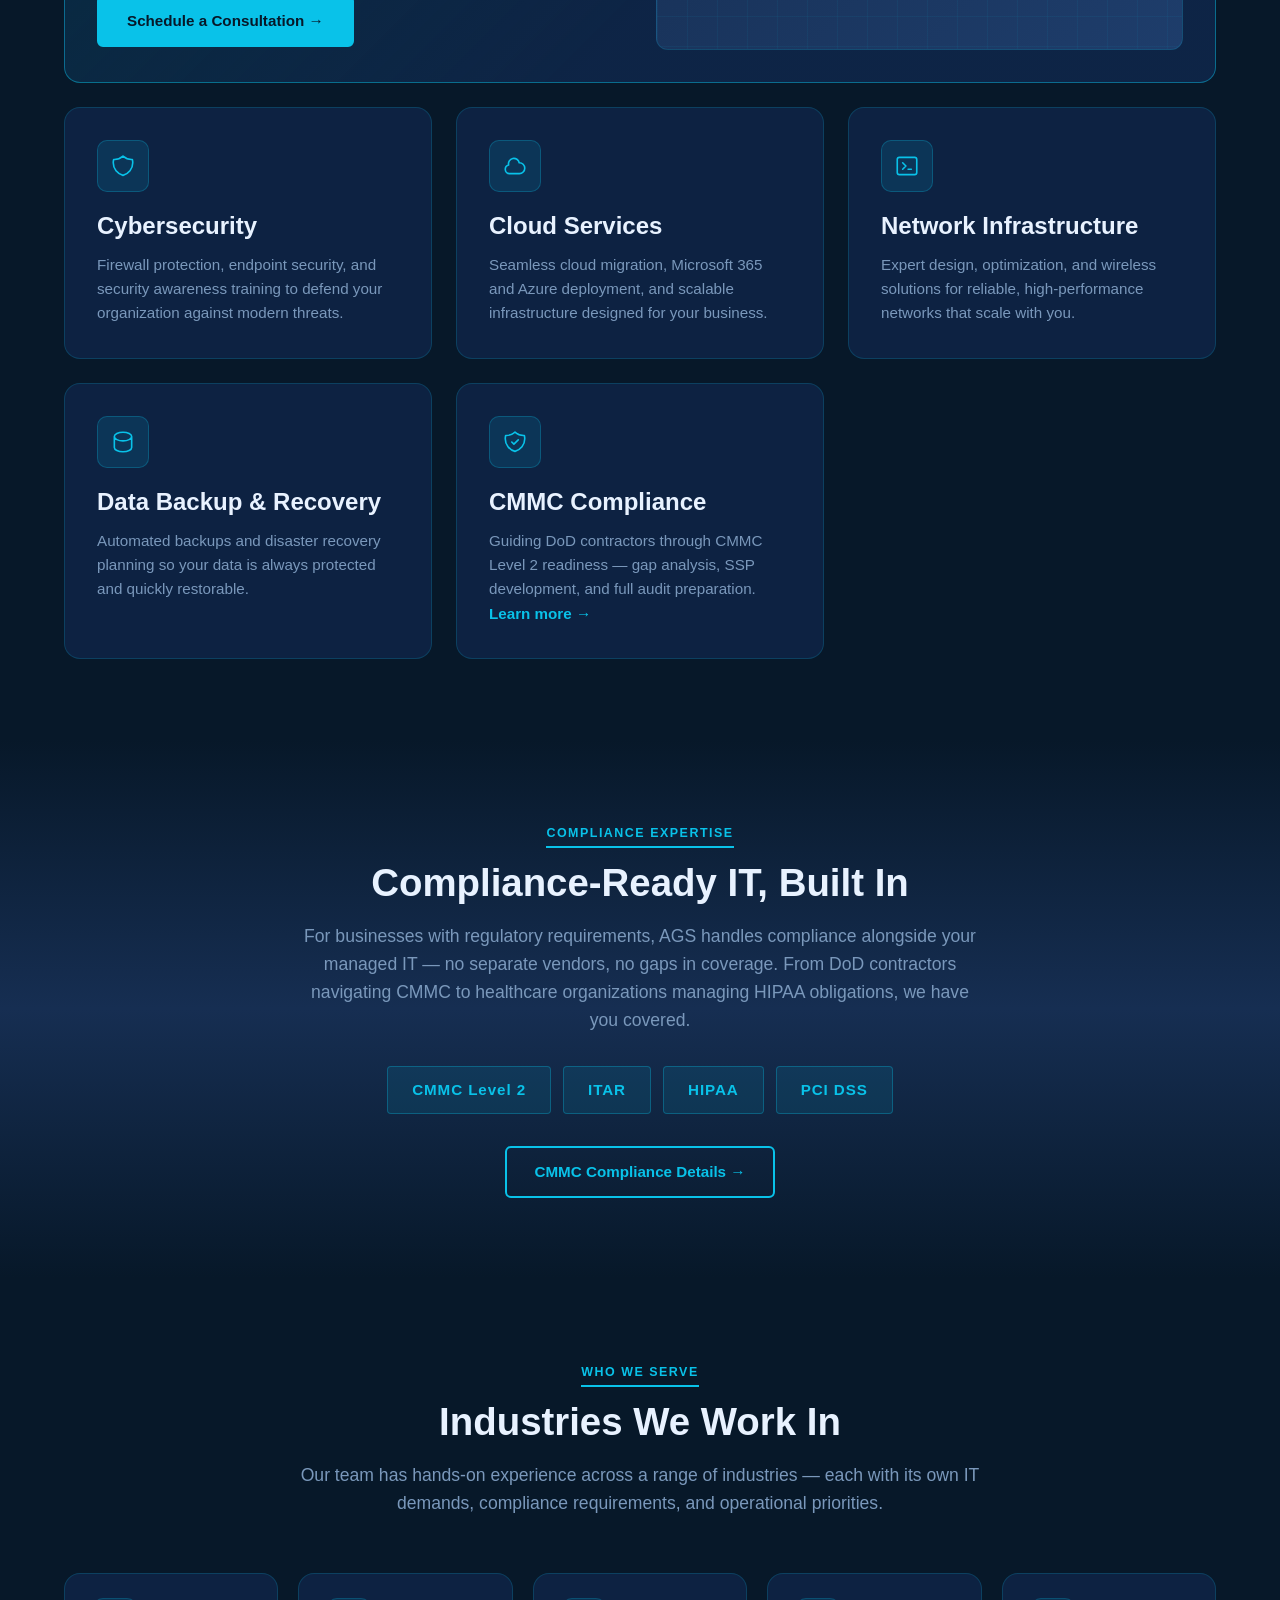
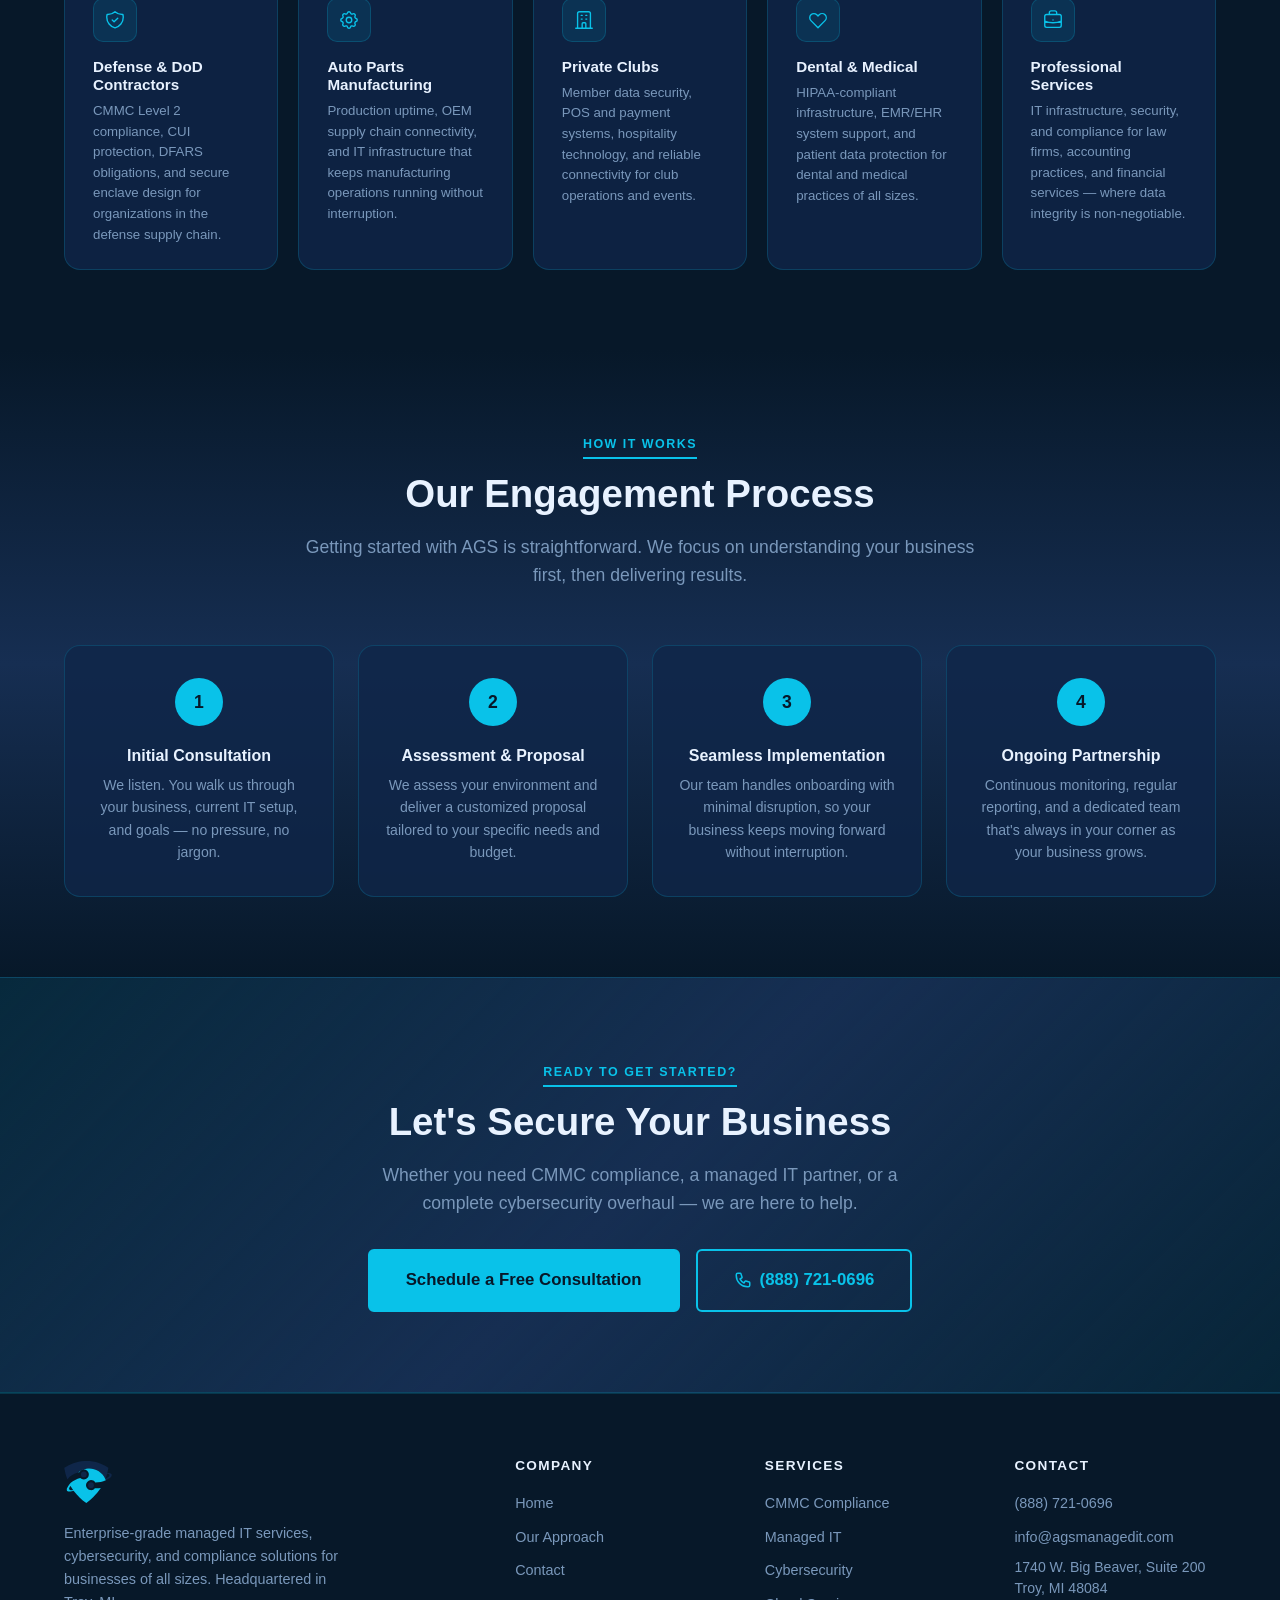
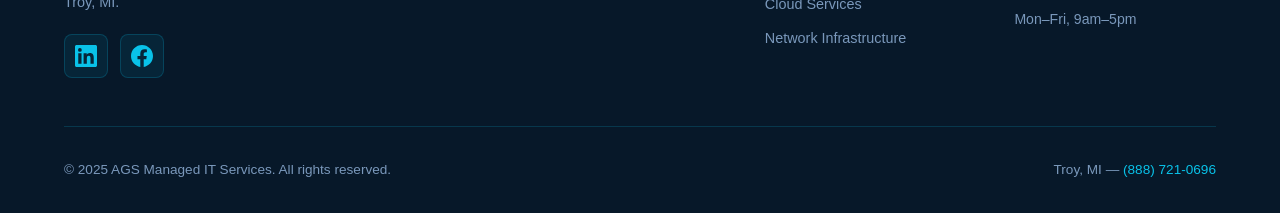
==== commit 315abf9e: "Add trust strip, CMMC cost callout, and MSP differentiation block Homepage: - Add trust strip betwee" ====
--- a/index.html
+++ b/index.html
@@ -79,6 +79,25 @@
       <div class="fade-in">
         <div class="stat-number">24/7</div>
         <div class="stat-label">Proactive Monitoring</div>
+      </div>
+    </div>
+  </div>
+</div>
+
+<!-- ===== TRUST STRIP ===== -->
+<div class="trust-strip">
+  <div class="container">
+    <div class="trust-strip-inner">
+      <span class="trust-strip-label">Trusted Partners</span>
+      <div class="trust-logos">
+        <img src="images/vendors/microsoft.svg" alt="Microsoft Silver Partner" class="trust-logo" title="Microsoft Silver Partner" />
+        <img src="images/vendors/huntress.svg" alt="Huntress" class="trust-logo" title="Huntress MDR / ITDR / SIEM" />
+        <img src="images/vendors/ninjaone.svg" alt="NinjaOne" class="trust-logo" title="NinjaOne RMM" />
+        <img src="images/vendors/veeam.svg" alt="Veeam" class="trust-logo" title="Veeam Backup" />
+        <img src="images/vendors/fortinet.svg" alt="Fortinet" class="trust-logo" title="Fortinet" />
+        <img src="images/vendors/threatlocker.svg" alt="ThreatLocker" class="trust-logo" title="ThreatLocker" />
+        <img src="images/vendors/duo.svg" alt="Duo" class="trust-logo" title="Cisco Duo MFA" />
+        <img src="images/vendors/sophos.svg" alt="Sophos" class="trust-logo" title="Sophos" />
       </div>
     </div>
   </div>
--- a/css/styles.css
+++ b/css/styles.css
@@ -603,6 +603,97 @@
   letter-spacing: 0.04em;
 }
 
+/* --- Trust Strip ---------------------------- */
+.trust-strip {
+  background: rgba(22, 46, 82, 0.6);
+  border-bottom: 1px solid var(--border);
+  padding: 0.9rem 0;
+  overflow: hidden;
+}
+
+.trust-strip-inner {
+  display: flex;
+  align-items: center;
+  gap: 2.5rem;
+}
+
+.trust-strip-label {
+  font-size: 0.67rem;
+  font-weight: 700;
+  letter-spacing: 0.11em;
+  text-transform: uppercase;
+  color: var(--text-muted);
+  white-space: nowrap;
+  flex-shrink: 0;
+  padding-right: 1.5rem;
+  border-right: 1px solid var(--border);
+}
+
+.trust-logos {
+  display: flex;
+  align-items: center;
+  gap: 2rem;
+  flex-wrap: wrap;
+}
+
+.trust-logo {
+  height: 20px;
+  width: auto;
+  filter: brightness(0) invert(1);
+  opacity: 0.38;
+  transition: opacity 0.2s;
+  display: block;
+}
+
+.trust-logo:hover { opacity: 0.7; }
+
+/* --- Cost / Business Case Grid -------------- */
+.cost-grid {
+  display: grid;
+  grid-template-columns: repeat(3, 1fr);
+  gap: 1.5rem;
+  margin-top: 0.5rem;
+}
+
+.cost-card {
+  background: var(--card-bg);
+  border: 1px solid var(--border);
+  border-radius: var(--radius-lg);
+  padding: 2rem 1.75rem;
+  transition: all 0.25s;
+}
+
+.cost-card:hover {
+  border-color: rgba(9,194,233,0.4);
+  transform: translateY(-2px);
+  box-shadow: var(--shadow-hover);
+}
+
+.cost-card-featured {
+  border-color: rgba(9,194,233,0.4);
+  background: rgba(9,194,233,0.05);
+}
+
+.cost-stat {
+  font-size: 2.25rem;
+  font-weight: 800;
+  color: var(--cyan);
+  line-height: 1;
+  margin-bottom: 0.4rem;
+}
+
+.cost-card h4 {
+  color: var(--text-bright);
+  font-size: 1rem;
+  margin-bottom: 0.6rem;
+}
+
+.cost-card p {
+  color: var(--text-muted);
+  font-size: 0.85rem;
+  line-height: 1.55;
+}
+
 /* --- Process Steps -------------------------- */
 .steps-grid {
   display: grid;
@@ -832,6 +923,26 @@
   background: rgba(9,194,233,0.06);
   transform: translateY(-2px);
   box-shadow: var(--shadow-hover);
+}
+
+.partner-logo-wrap {
+  height: 44px;
+  display: flex;
+  align-items: center;
+  margin-bottom: 0.875rem;
+}
+
+.partner-logo {
+  max-height: 34px;
+  max-width: 100px;
+  width: auto;
+  filter: brightness(0) invert(1);
+  opacity: 0.75;
+  transition: opacity 0.25s;
+}
+
+.partner-card:hover .partner-logo {
+  opacity: 1;
 }
 
 .partner-name {
@@ -1375,6 +1486,9 @@
   .cmmc-level-grid { grid-template-columns: 1fr; }
   .level-card.level-featured { transform: none; }
   .compliance-overview-grid { grid-template-columns: 1fr; }
+  .cost-grid { grid-template-columns: 1fr; }
+  .trust-strip-inner { flex-wrap: wrap; gap: 1.25rem; }
+  .trust-strip-label { border-right: none; padding-right: 0; }
 }
 
 @media (max-width: 768px) {
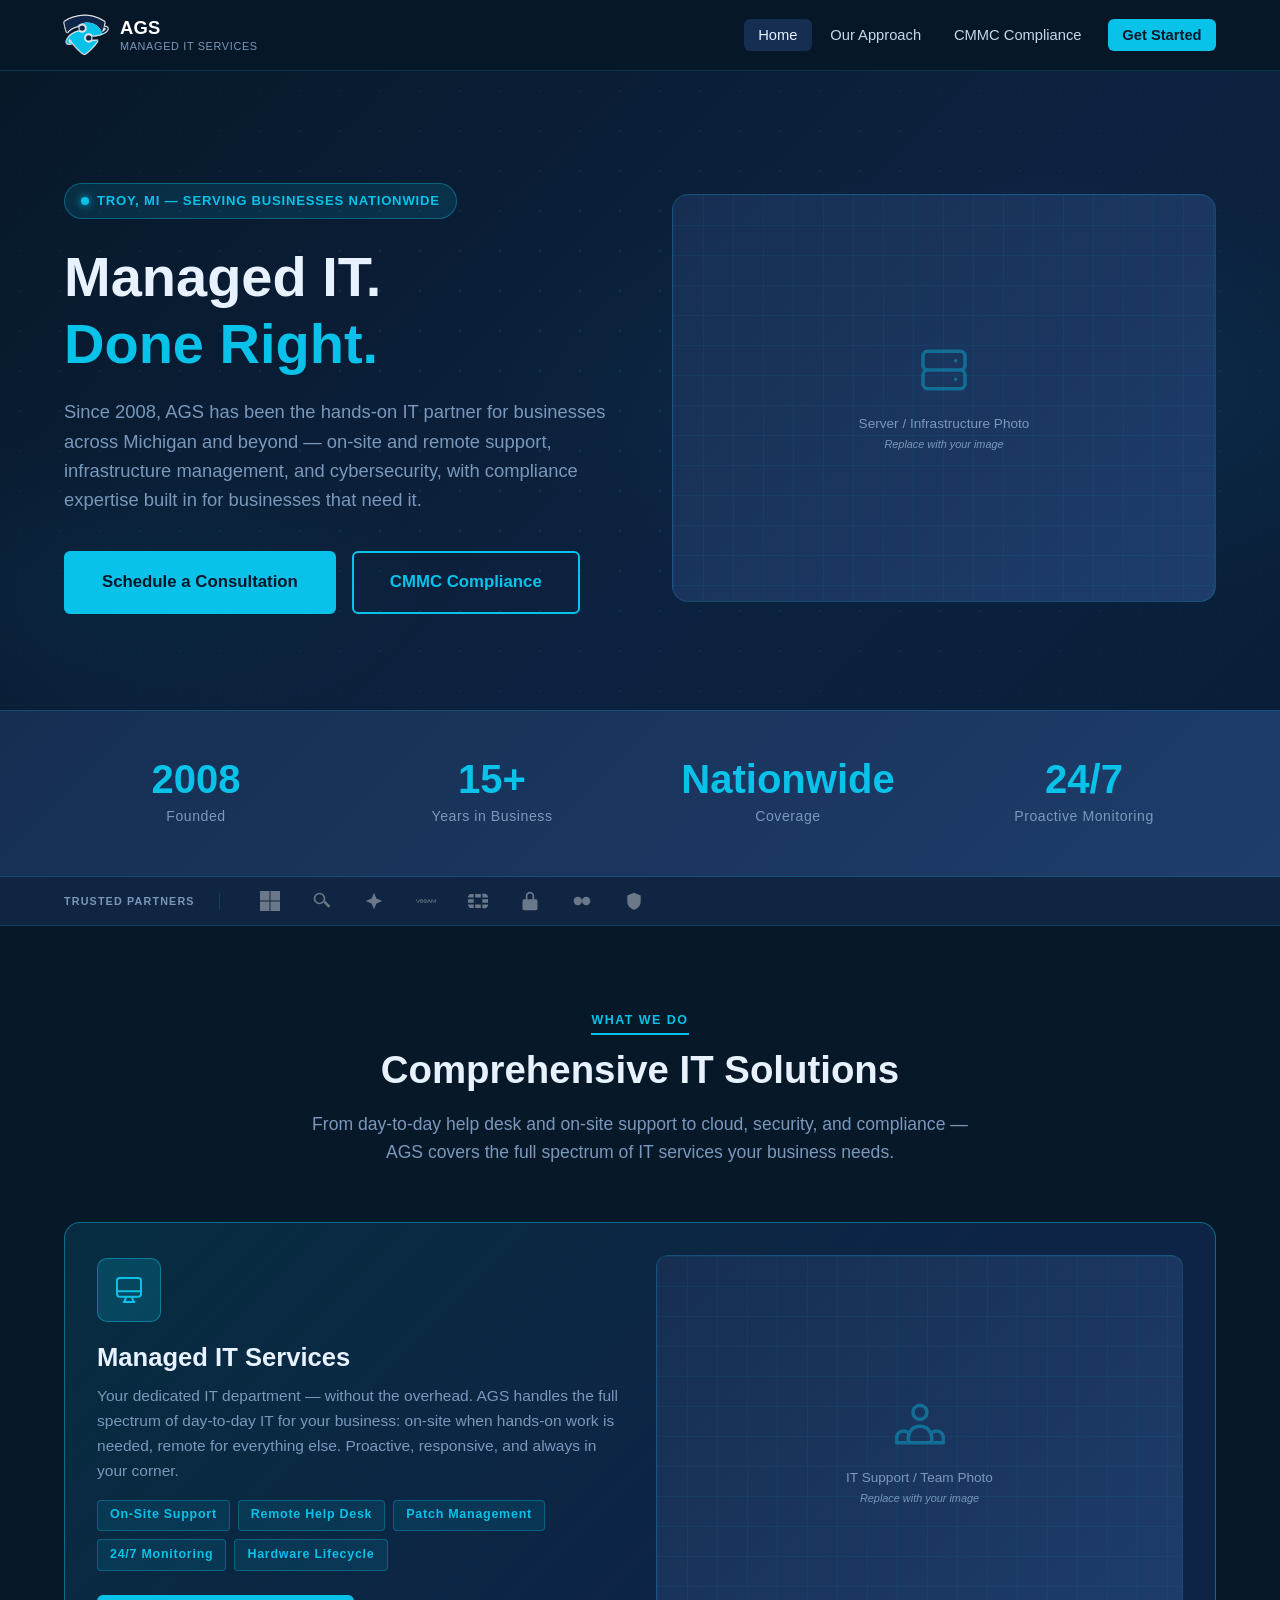
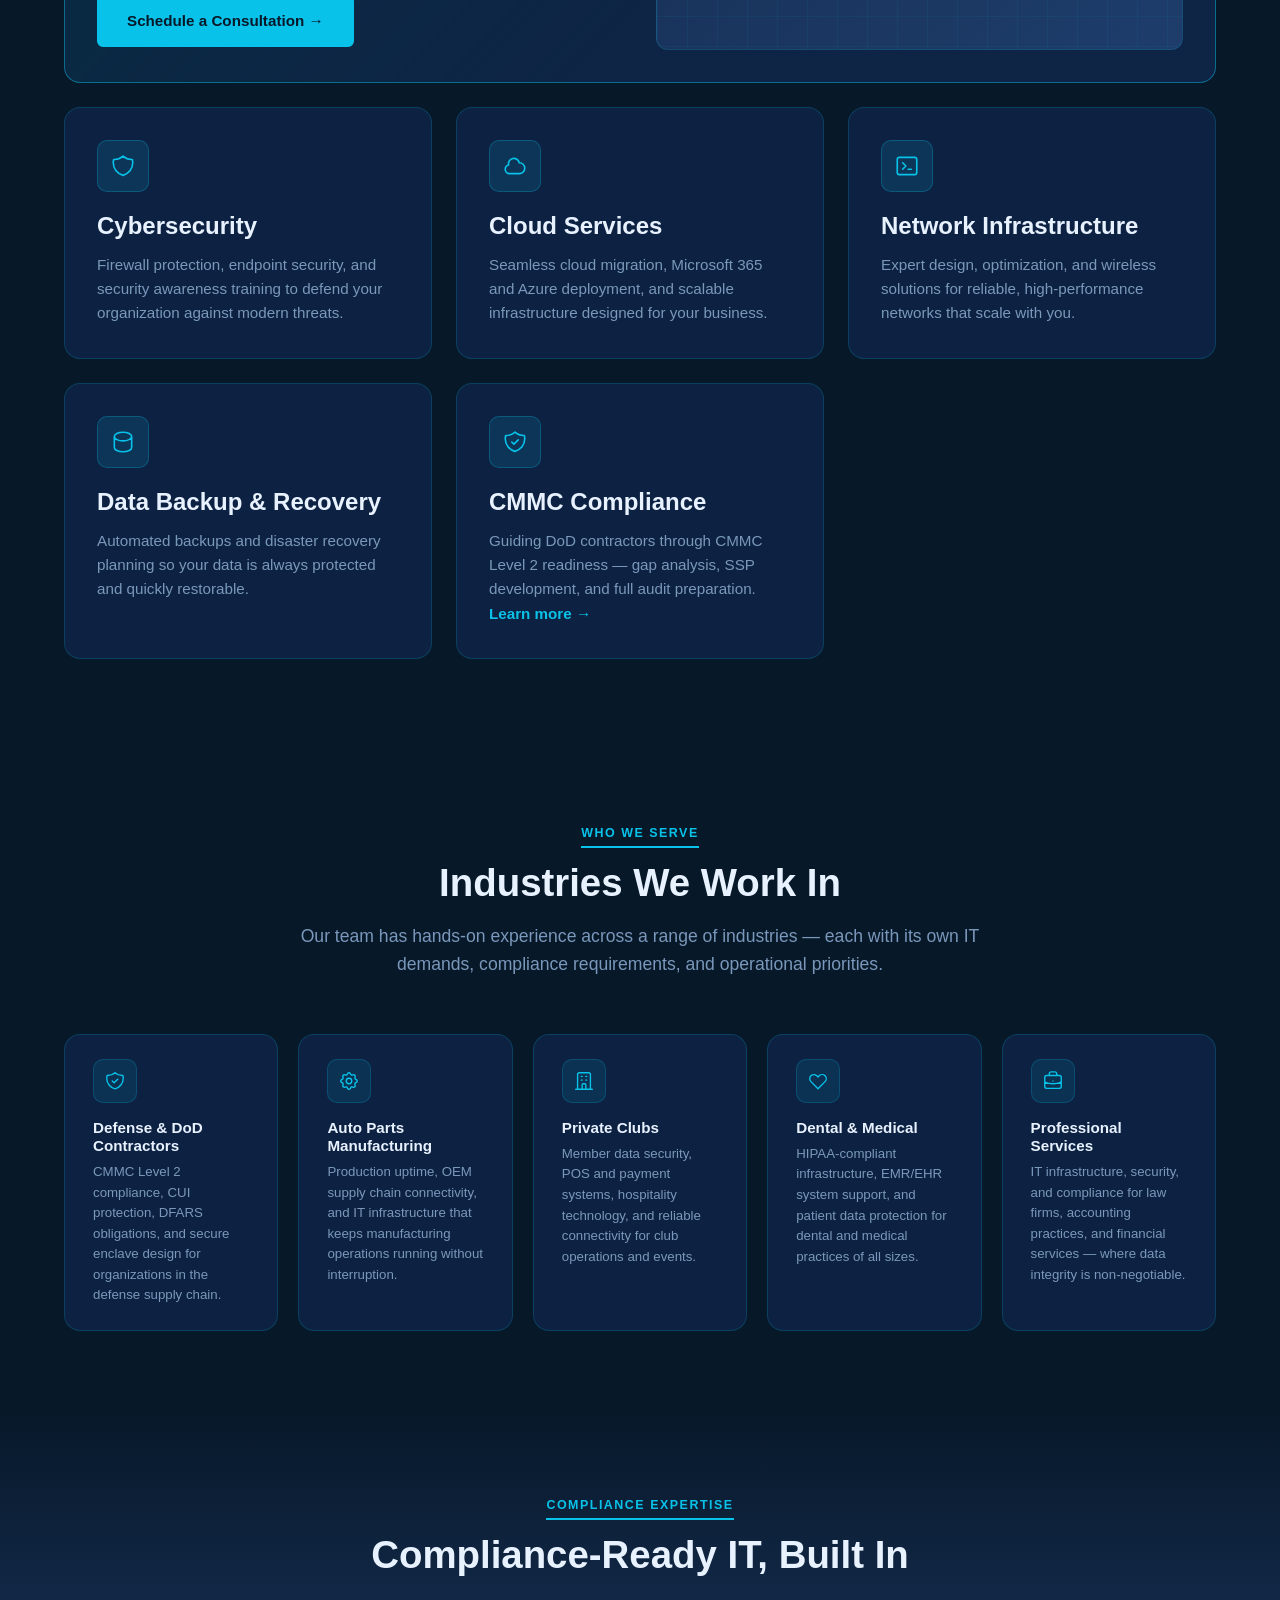
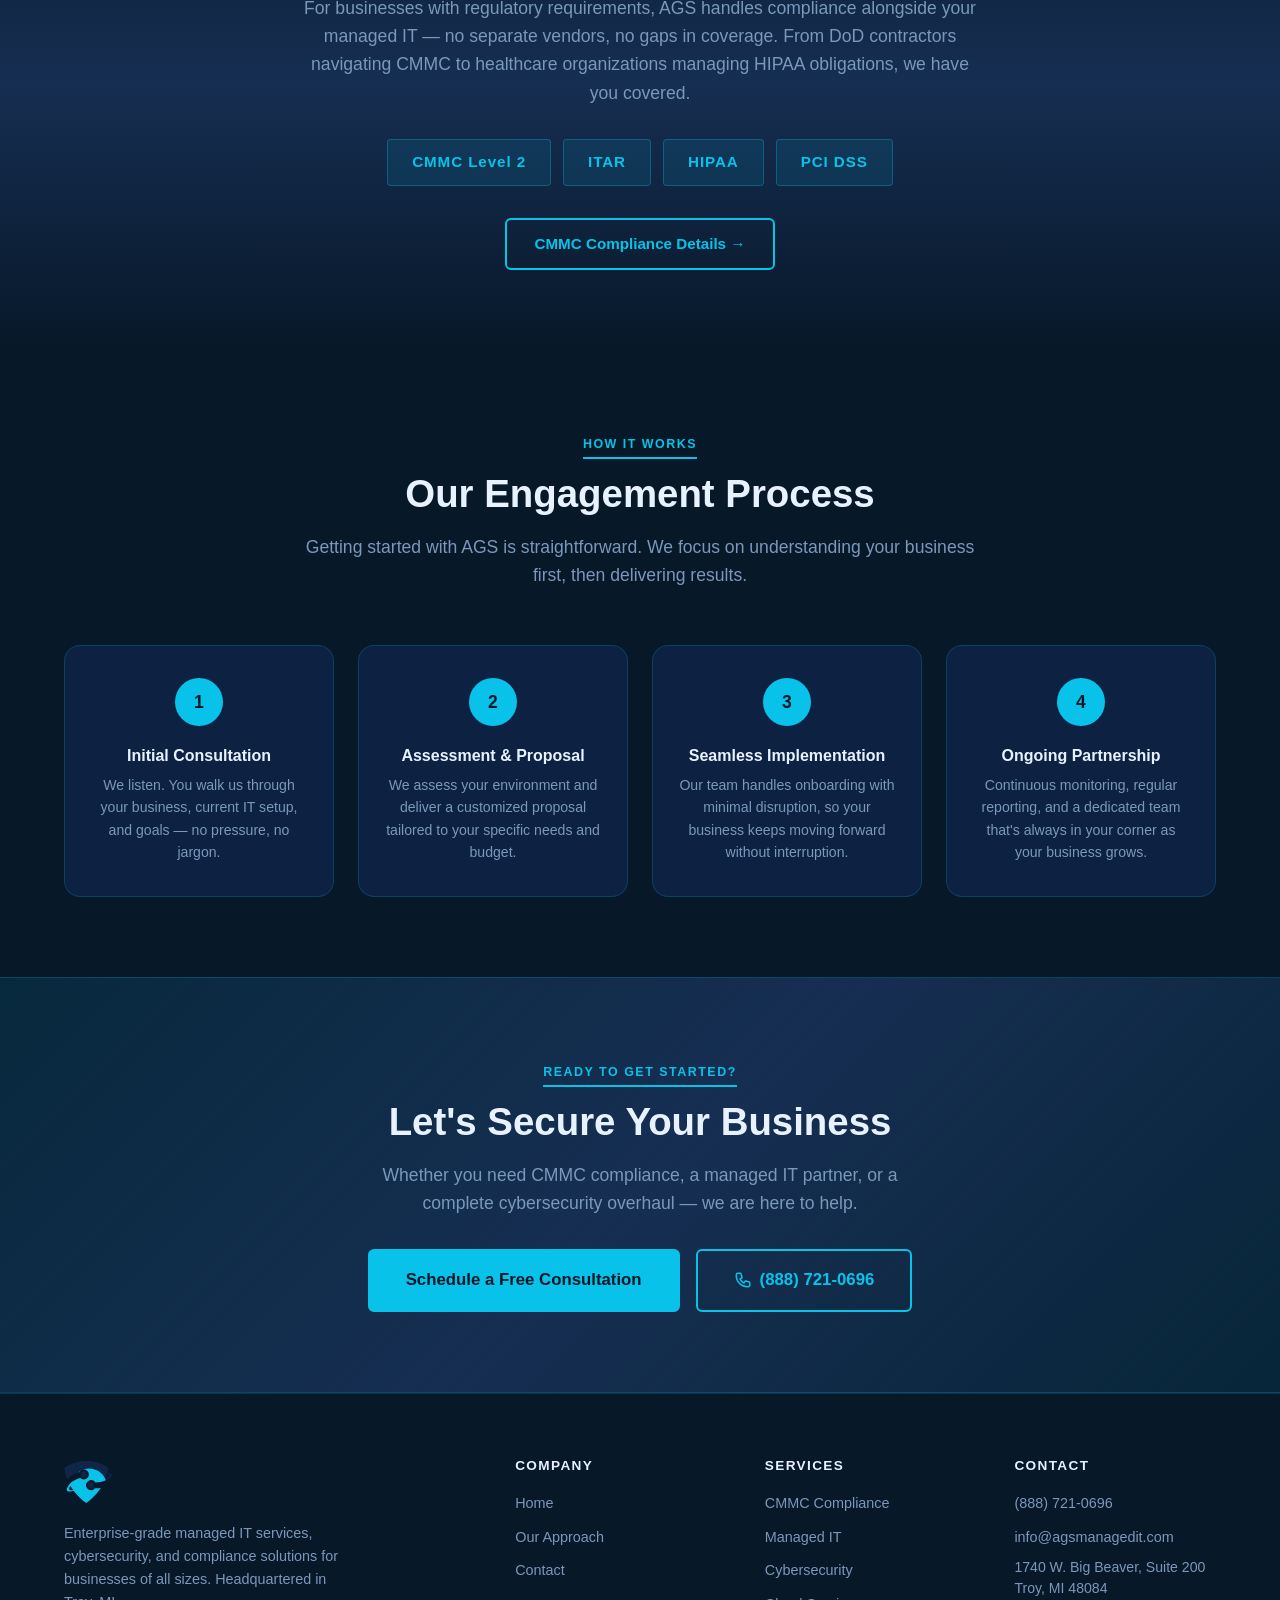
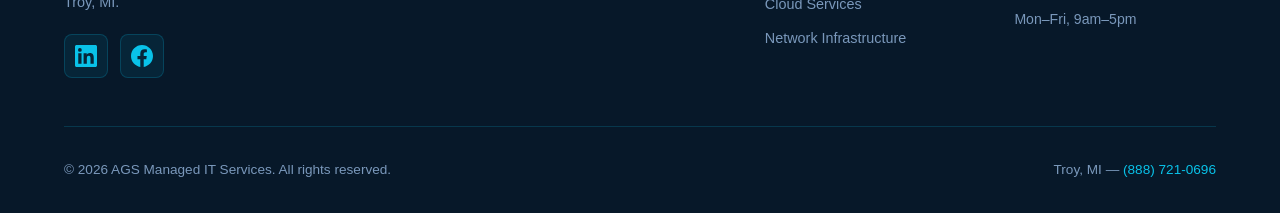
==== commit 7a1c9b4b: "Restructure page layouts and fix section ordering across all four pages - Homepage: move Compliance " ====
--- a/index.html
+++ b/index.html
@@ -211,6 +211,76 @@
   </div>
 </section>
 
+<!-- ===== INDUSTRIES ===== -->
+<section id="industries">
+  <div class="container">
+    <div class="section-header fade-in">
+      <span class="section-label">Who We Serve</span>
+      <h2>Industries We Work In</h2>
+      <p>Our team has hands-on experience across a range of industries — each with its own IT demands, compliance requirements, and operational priorities.</p>
+    </div>
+
+    <div class="industry-grid">
+
+      <div class="industry-card fade-in">
+        <div class="industry-icon">
+          <svg xmlns="http://www.w3.org/2000/svg" fill="none" viewBox="0 0 24 24" stroke="currentColor">
+            <path stroke-linecap="round" stroke-linejoin="round" stroke-width="1.5"
+              d="M9 12l2 2 4-4m5.618-4.016A11.955 11.955 0 0112 2.944a11.955 11.955 0 01-8.618 3.04A12.02 12.02 0 003 9c0 5.591 3.824 10.29 9 11.622 5.176-1.332 9-6.03 9-11.622 0-1.042-.133-2.052-.382-3.016z" />
+          </svg>
+        </div>
+        <h4>Defense &amp; DoD Contractors</h4>
+        <p>CMMC Level 2 compliance, CUI protection, DFARS obligations, and secure enclave design for organizations in the defense supply chain.</p>
+      </div>
+
+      <div class="industry-card fade-in">
+        <div class="industry-icon">
+          <svg xmlns="http://www.w3.org/2000/svg" fill="none" viewBox="0 0 24 24" stroke="currentColor">
+            <path stroke-linecap="round" stroke-linejoin="round" stroke-width="1.5"
+              d="M10.325 4.317c.426-1.756 2.924-1.756 3.35 0a1.724 1.724 0 002.573 1.066c1.543-.94 3.31.826 2.37 2.37a1.724 1.724 0 001.065 2.572c1.756.426 1.756 2.924 0 3.35a1.724 1.724 0 00-1.066 2.573c.94 1.543-.826 3.31-2.37 2.37a1.724 1.724 0 00-2.572 1.065c-.426 1.756-2.924 1.756-3.35 0a1.724 1.724 0 00-2.573-1.066c-1.543.94-3.31-.826-2.37-2.37a1.724 1.724 0 00-1.065-2.572c-1.756-.426-1.756-2.924 0-3.35a1.724 1.724 0 001.066-2.573c-.94-1.543.826-3.31 2.37-2.37.996.608 2.296.07 2.572-1.065z M15 12a3 3 0 11-6 0 3 3 0 016 0z" />
+          </svg>
+        </div>
+        <h4>Auto Parts Manufacturing</h4>
+        <p>Production uptime, OEM supply chain connectivity, and IT infrastructure that keeps manufacturing operations running without interruption.</p>
+      </div>
+
+      <div class="industry-card fade-in">
+        <div class="industry-icon">
+          <svg xmlns="http://www.w3.org/2000/svg" fill="none" viewBox="0 0 24 24" stroke="currentColor">
+            <path stroke-linecap="round" stroke-linejoin="round" stroke-width="1.5"
+              d="M19 21V5a2 2 0 00-2-2H7a2 2 0 00-2 2v16m14 0h2m-2 0h-5m-9 0H3m2 0h5M9 7h1m-1 4h1m4-4h1m-1 4h1m-5 10v-5a1 1 0 011-1h2a1 1 0 011 1v5m-4 0h4" />
+          </svg>
+        </div>
+        <h4>Private Clubs</h4>
+        <p>Member data security, POS and payment systems, hospitality technology, and reliable connectivity for club operations and events.</p>
+      </div>
+
+      <div class="industry-card fade-in">
+        <div class="industry-icon">
+          <svg xmlns="http://www.w3.org/2000/svg" fill="none" viewBox="0 0 24 24" stroke="currentColor">
+            <path stroke-linecap="round" stroke-linejoin="round" stroke-width="1.5"
+              d="M4.318 6.318a4.5 4.5 0 000 6.364L12 20.364l7.682-7.682a4.5 4.5 0 00-6.364-6.364L12 7.636l-1.318-1.318a4.5 4.5 0 00-6.364 0z" />
+          </svg>
+        </div>
+        <h4>Dental &amp; Medical</h4>
+        <p>HIPAA-compliant infrastructure, EMR/EHR system support, and patient data protection for dental and medical practices of all sizes.</p>
+      </div>
+
+      <div class="industry-card fade-in">
+        <div class="industry-icon">
+          <svg xmlns="http://www.w3.org/2000/svg" fill="none" viewBox="0 0 24 24" stroke="currentColor">
+            <path stroke-linecap="round" stroke-linejoin="round" stroke-width="1.5"
+              d="M21 13.255A23.931 23.931 0 0112 15c-3.183 0-6.22-.62-9-1.745M16 6V4a2 2 0 00-2-2h-4a2 2 0 00-2 2v2m4 6h.01M5 20h14a2 2 0 002-2V8a2 2 0 00-2-2H5a2 2 0 00-2 2v10a2 2 0 002 2z" />
+          </svg>
+        </div>
+        <h4>Professional Services</h4>
+        <p>IT infrastructure, security, and compliance for law firms, accounting practices, and financial services — where data integrity is non-negotiable.</p>
+      </div>
+
+    </div>
+  </div>
+</section>
+
 <!-- ===== COMPLIANCE CALLOUT ===== -->
 <section class="bg-section">
   <div class="container">
@@ -231,78 +301,8 @@
   </div>
 </section>
 
-<!-- ===== INDUSTRIES ===== -->
-<section id="industries">
-  <div class="container">
-    <div class="section-header fade-in">
-      <span class="section-label">Who We Serve</span>
-      <h2>Industries We Work In</h2>
-      <p>Our team has hands-on experience across a range of industries — each with its own IT demands, compliance requirements, and operational priorities.</p>
-    </div>
-
-    <div class="industry-grid">
-
-      <div class="industry-card fade-in">
-        <div class="industry-icon">
-          <svg xmlns="http://www.w3.org/2000/svg" fill="none" viewBox="0 0 24 24" stroke="currentColor">
-            <path stroke-linecap="round" stroke-linejoin="round" stroke-width="1.5"
-              d="M9 12l2 2 4-4m5.618-4.016A11.955 11.955 0 0112 2.944a11.955 11.955 0 01-8.618 3.04A12.02 12.02 0 003 9c0 5.591 3.824 10.29 9 11.622 5.176-1.332 9-6.03 9-11.622 0-1.042-.133-2.052-.382-3.016z" />
-          </svg>
-        </div>
-        <h4>Defense &amp; DoD Contractors</h4>
-        <p>CMMC Level 2 compliance, CUI protection, DFARS obligations, and secure enclave design for organizations in the defense supply chain.</p>
-      </div>
-
-      <div class="industry-card fade-in">
-        <div class="industry-icon">
-          <svg xmlns="http://www.w3.org/2000/svg" fill="none" viewBox="0 0 24 24" stroke="currentColor">
-            <path stroke-linecap="round" stroke-linejoin="round" stroke-width="1.5"
-              d="M10.325 4.317c.426-1.756 2.924-1.756 3.35 0a1.724 1.724 0 002.573 1.066c1.543-.94 3.31.826 2.37 2.37a1.724 1.724 0 001.065 2.572c1.756.426 1.756 2.924 0 3.35a1.724 1.724 0 00-1.066 2.573c.94 1.543-.826 3.31-2.37 2.37a1.724 1.724 0 00-2.572 1.065c-.426 1.756-2.924 1.756-3.35 0a1.724 1.724 0 00-2.573-1.066c-1.543.94-3.31-.826-2.37-2.37a1.724 1.724 0 00-1.065-2.572c-1.756-.426-1.756-2.924 0-3.35a1.724 1.724 0 001.066-2.573c-.94-1.543.826-3.31 2.37-2.37.996.608 2.296.07 2.572-1.065z M15 12a3 3 0 11-6 0 3 3 0 016 0z" />
-          </svg>
-        </div>
-        <h4>Auto Parts Manufacturing</h4>
-        <p>Production uptime, OEM supply chain connectivity, and IT infrastructure that keeps manufacturing operations running without interruption.</p>
-      </div>
-
-      <div class="industry-card fade-in">
-        <div class="industry-icon">
-          <svg xmlns="http://www.w3.org/2000/svg" fill="none" viewBox="0 0 24 24" stroke="currentColor">
-            <path stroke-linecap="round" stroke-linejoin="round" stroke-width="1.5"
-              d="M19 21V5a2 2 0 00-2-2H7a2 2 0 00-2 2v16m14 0h2m-2 0h-5m-9 0H3m2 0h5M9 7h1m-1 4h1m4-4h1m-1 4h1m-5 10v-5a1 1 0 011-1h2a1 1 0 011 1v5m-4 0h4" />
-          </svg>
-        </div>
-        <h4>Private Clubs</h4>
-        <p>Member data security, POS and payment systems, hospitality technology, and reliable connectivity for club operations and events.</p>
-      </div>
-
-      <div class="industry-card fade-in">
-        <div class="industry-icon">
-          <svg xmlns="http://www.w3.org/2000/svg" fill="none" viewBox="0 0 24 24" stroke="currentColor">
-            <path stroke-linecap="round" stroke-linejoin="round" stroke-width="1.5"
-              d="M4.318 6.318a4.5 4.5 0 000 6.364L12 20.364l7.682-7.682a4.5 4.5 0 00-6.364-6.364L12 7.636l-1.318-1.318a4.5 4.5 0 00-6.364 0z" />
-          </svg>
-        </div>
-        <h4>Dental &amp; Medical</h4>
-        <p>HIPAA-compliant infrastructure, EMR/EHR system support, and patient data protection for dental and medical practices of all sizes.</p>
-      </div>
-
-      <div class="industry-card fade-in">
-        <div class="industry-icon">
-          <svg xmlns="http://www.w3.org/2000/svg" fill="none" viewBox="0 0 24 24" stroke="currentColor">
-            <path stroke-linecap="round" stroke-linejoin="round" stroke-width="1.5"
-              d="M21 13.255A23.931 23.931 0 0112 15c-3.183 0-6.22-.62-9-1.745M16 6V4a2 2 0 00-2-2h-4a2 2 0 00-2 2v2m4 6h.01M5 20h14a2 2 0 002-2V8a2 2 0 00-2-2H5a2 2 0 00-2 2v10a2 2 0 002 2z" />
-          </svg>
-        </div>
-        <h4>Professional Services</h4>
-        <p>IT infrastructure, security, and compliance for law firms, accounting practices, and financial services — where data integrity is non-negotiable.</p>
-      </div>
-
-    </div>
-  </div>
-</section>
-
 <!-- ===== PROCESS ===== -->
-<section class="bg-section">
+<section>
   <div class="container">
     <div class="section-header fade-in">
       <span class="section-label">How It Works</span>
@@ -407,7 +407,7 @@
     </div>
 
     <div class="footer-bottom">
-      <p>&copy; 2025 AGS Managed IT Services. All rights reserved.</p>
+      <p>&copy; 2026 AGS Managed IT Services. All rights reserved.</p>
       <p>Troy, MI &mdash; <a href="tel:8887210696">(888) 721-0696</a></p>
     </div>
   </div>
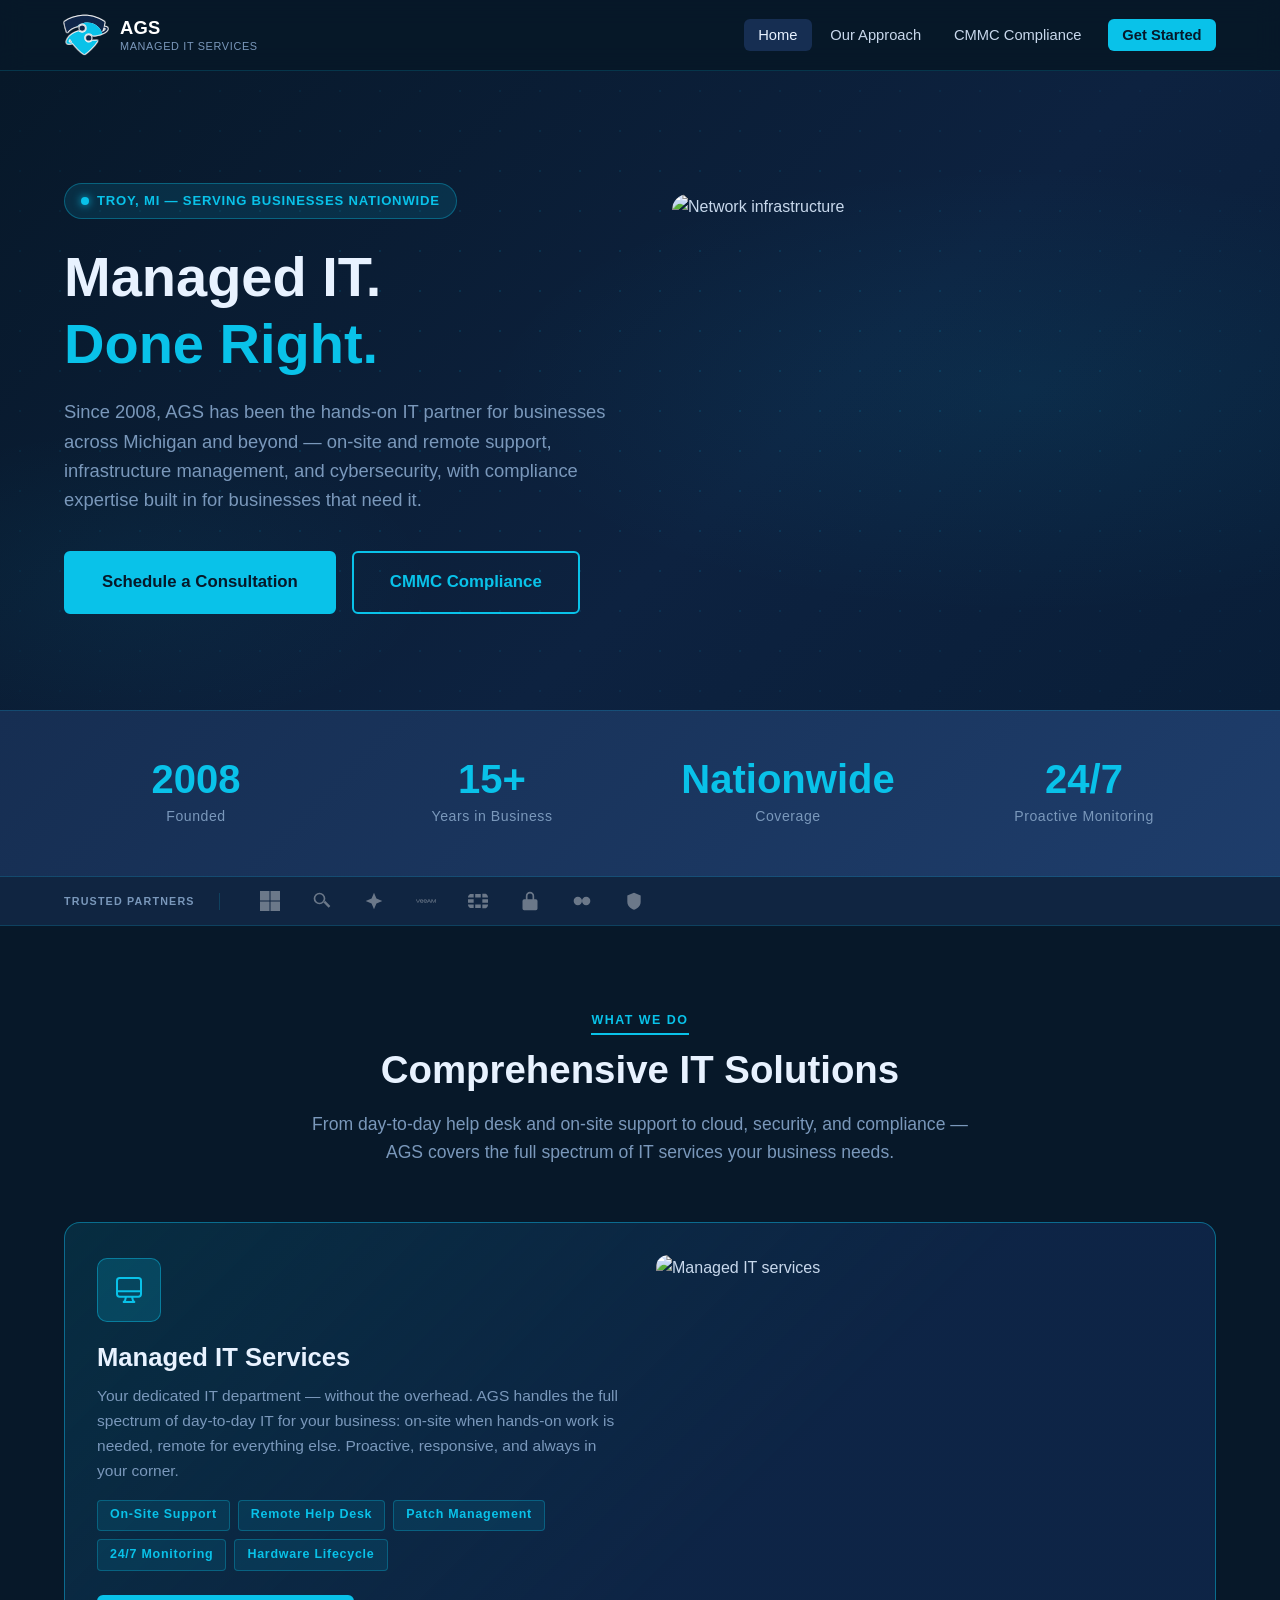
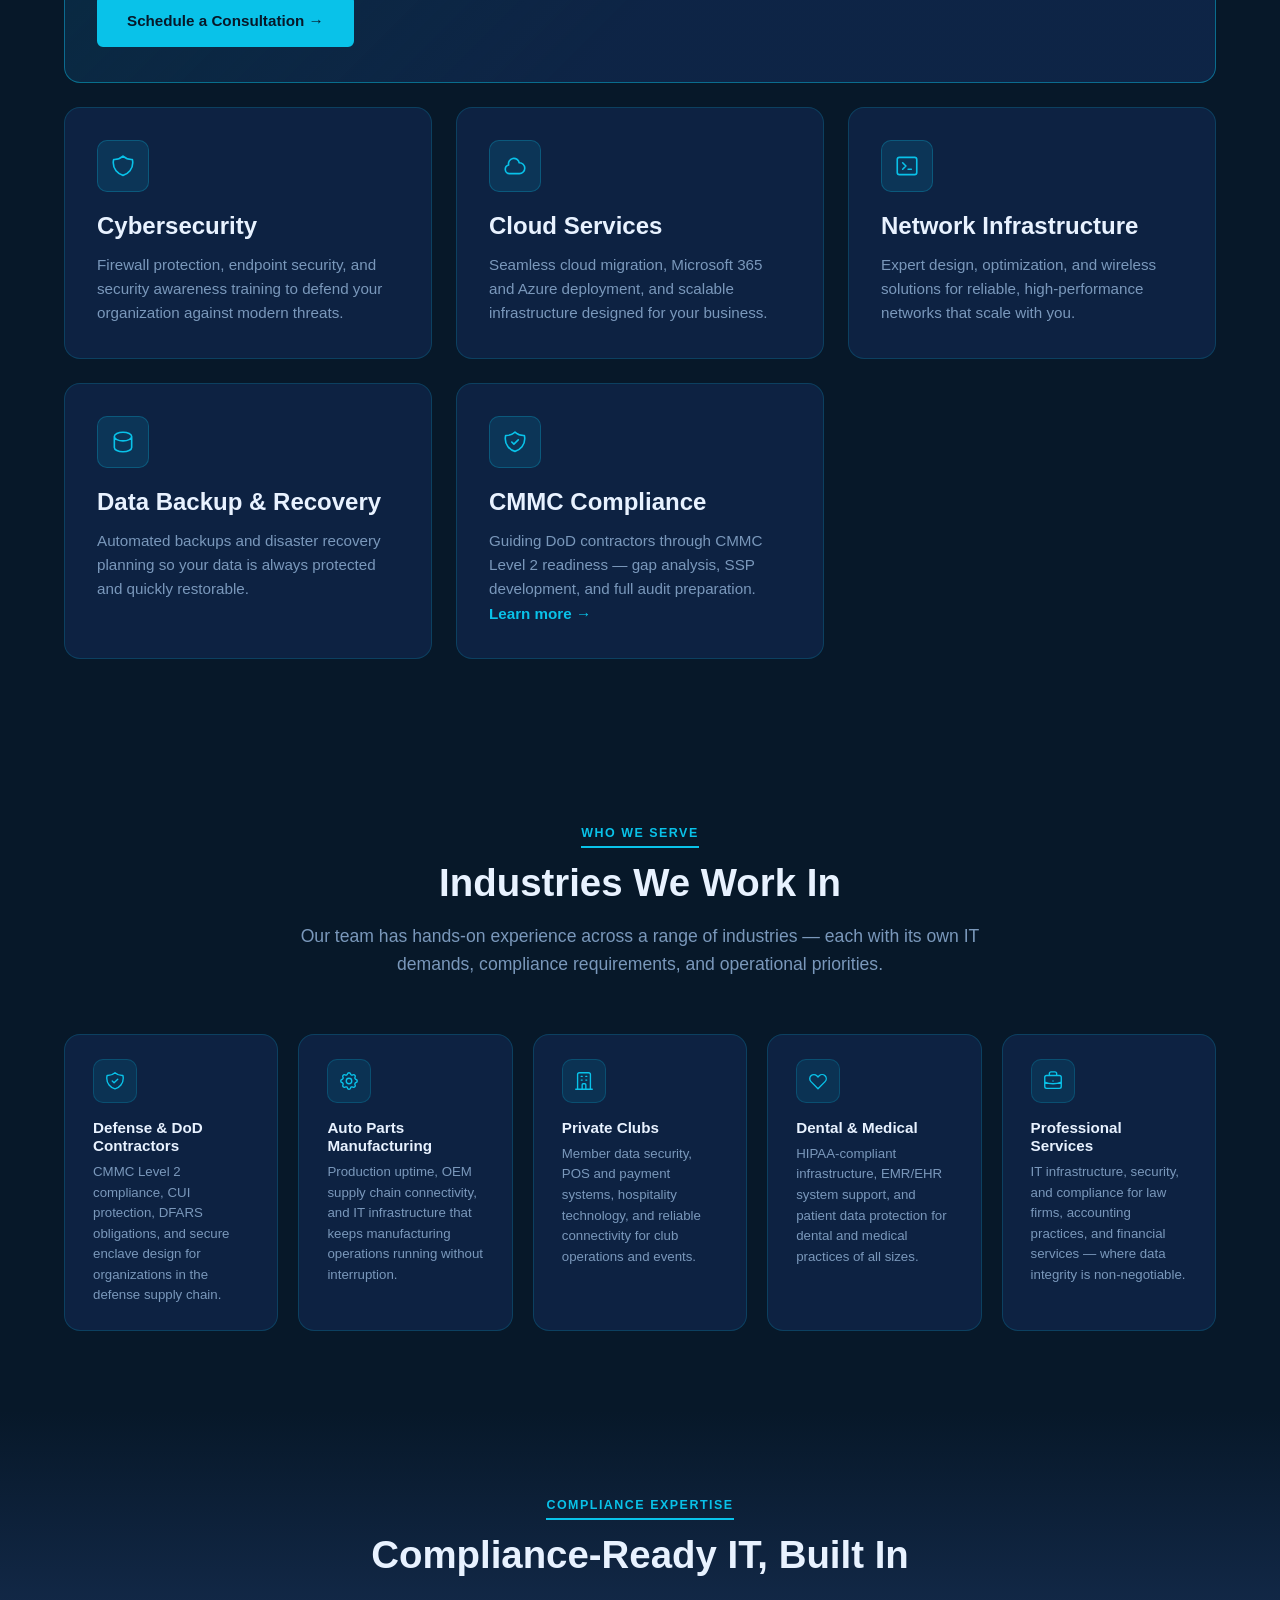
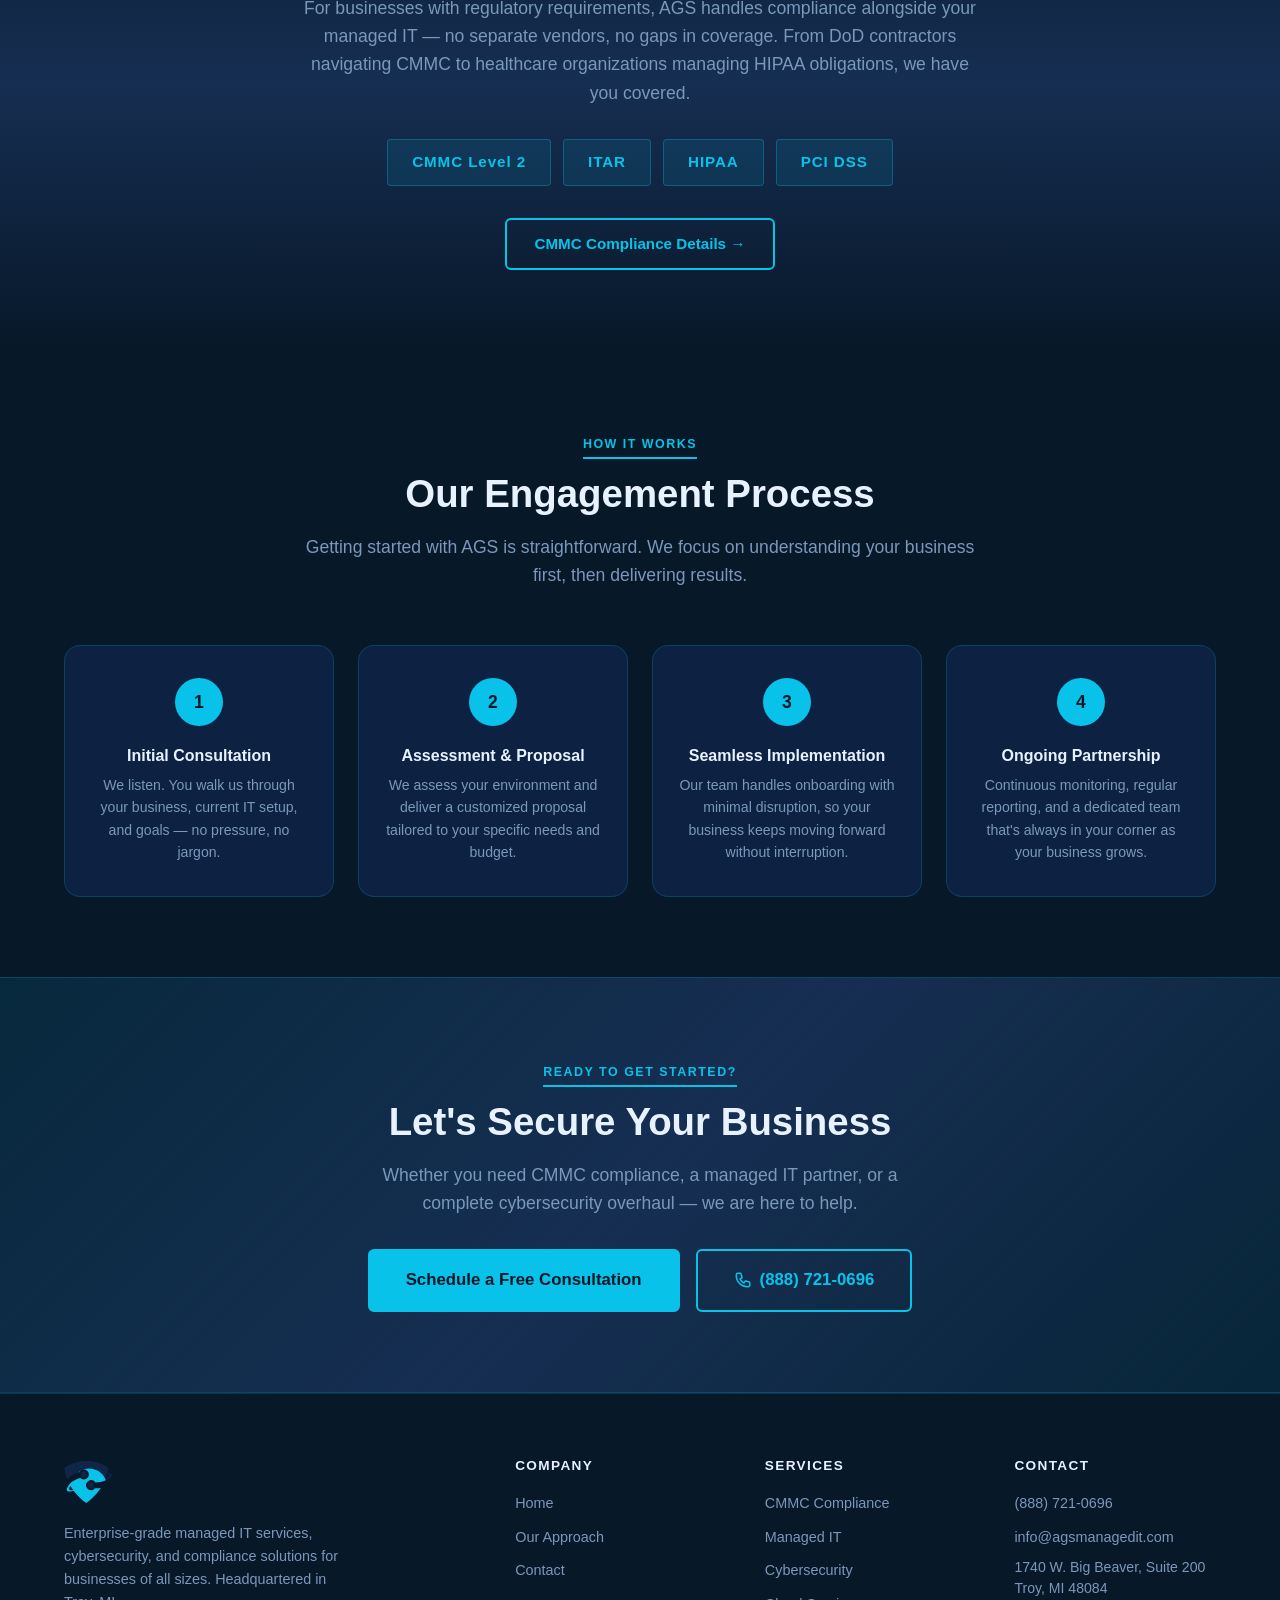
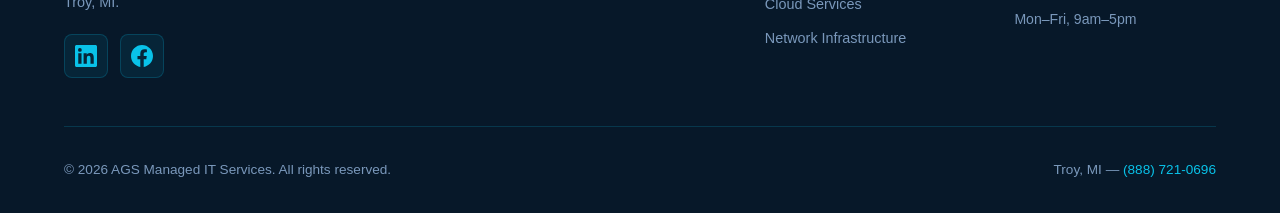
==== commit 6fdf343e: "Add real photos replacing placeholder images - Homepage hero: network infrastructure cabling photo -" ====
--- a/index.html
+++ b/index.html
@@ -47,14 +47,7 @@
         </div>
       </div>
       <div class="hero-visual">
-        <!-- Replace with an IT/datacenter/security image -->
-        <div class="img-placeholder" style="aspect-ratio:4/3;">
-          <svg xmlns="http://www.w3.org/2000/svg" fill="none" viewBox="0 0 24 24" stroke="currentColor">
-            <path stroke-linecap="round" stroke-linejoin="round" stroke-width="1.5"
-              d="M5 12h14M5 12a2 2 0 01-2-2V6a2 2 0 012-2h14a2 2 0 012 2v4a2 2 0 01-2 2M5 12a2 2 0 00-2 2v4a2 2 0 002 2h14a2 2 0 002-2v-4a2 2 0 00-2-2m-2-4h.01M17 16h.01" />
-          </svg>
-          <span>Server / Infrastructure Photo<br><em style="font-weight:400;font-size:0.8em;">Replace with your image</em></span>
-        </div>
+        <img src="images/network-infrastructure.jpg" alt="Network infrastructure" style="width:100%;aspect-ratio:4/3;object-fit:cover;border-radius:var(--radius-lg);" />
       </div>
     </div>
   </div>
@@ -141,13 +134,7 @@
           </div>
         </div>
         <div>
-          <div class="img-placeholder" style="aspect-ratio:4/3;border-radius:12px;">
-            <svg xmlns="http://www.w3.org/2000/svg" fill="none" viewBox="0 0 24 24" stroke="currentColor">
-              <path stroke-linecap="round" stroke-linejoin="round" stroke-width="1.5"
-                d="M17 20h5v-2a3 3 0 00-5.356-1.857M17 20H7m10 0v-2c0-.656-.126-1.283-.356-1.857M7 20H2v-2a3 3 0 015.356-1.857M7 20v-2c0-.656.126-1.283.356-1.857m0 0a5.002 5.002 0 019.288 0M15 7a3 3 0 11-6 0 3 3 0 016 0z" />
-            </svg>
-            <span>IT Support / Team Photo<br><em style="font-weight:400;font-size:0.8em;">Replace with your image</em></span>
-          </div>
+          <img src="images/blocks-managed-services.jpg" alt="Managed IT services" style="width:100%;aspect-ratio:4/3;object-fit:cover;border-radius:12px;" />
         </div>
       </div>
 
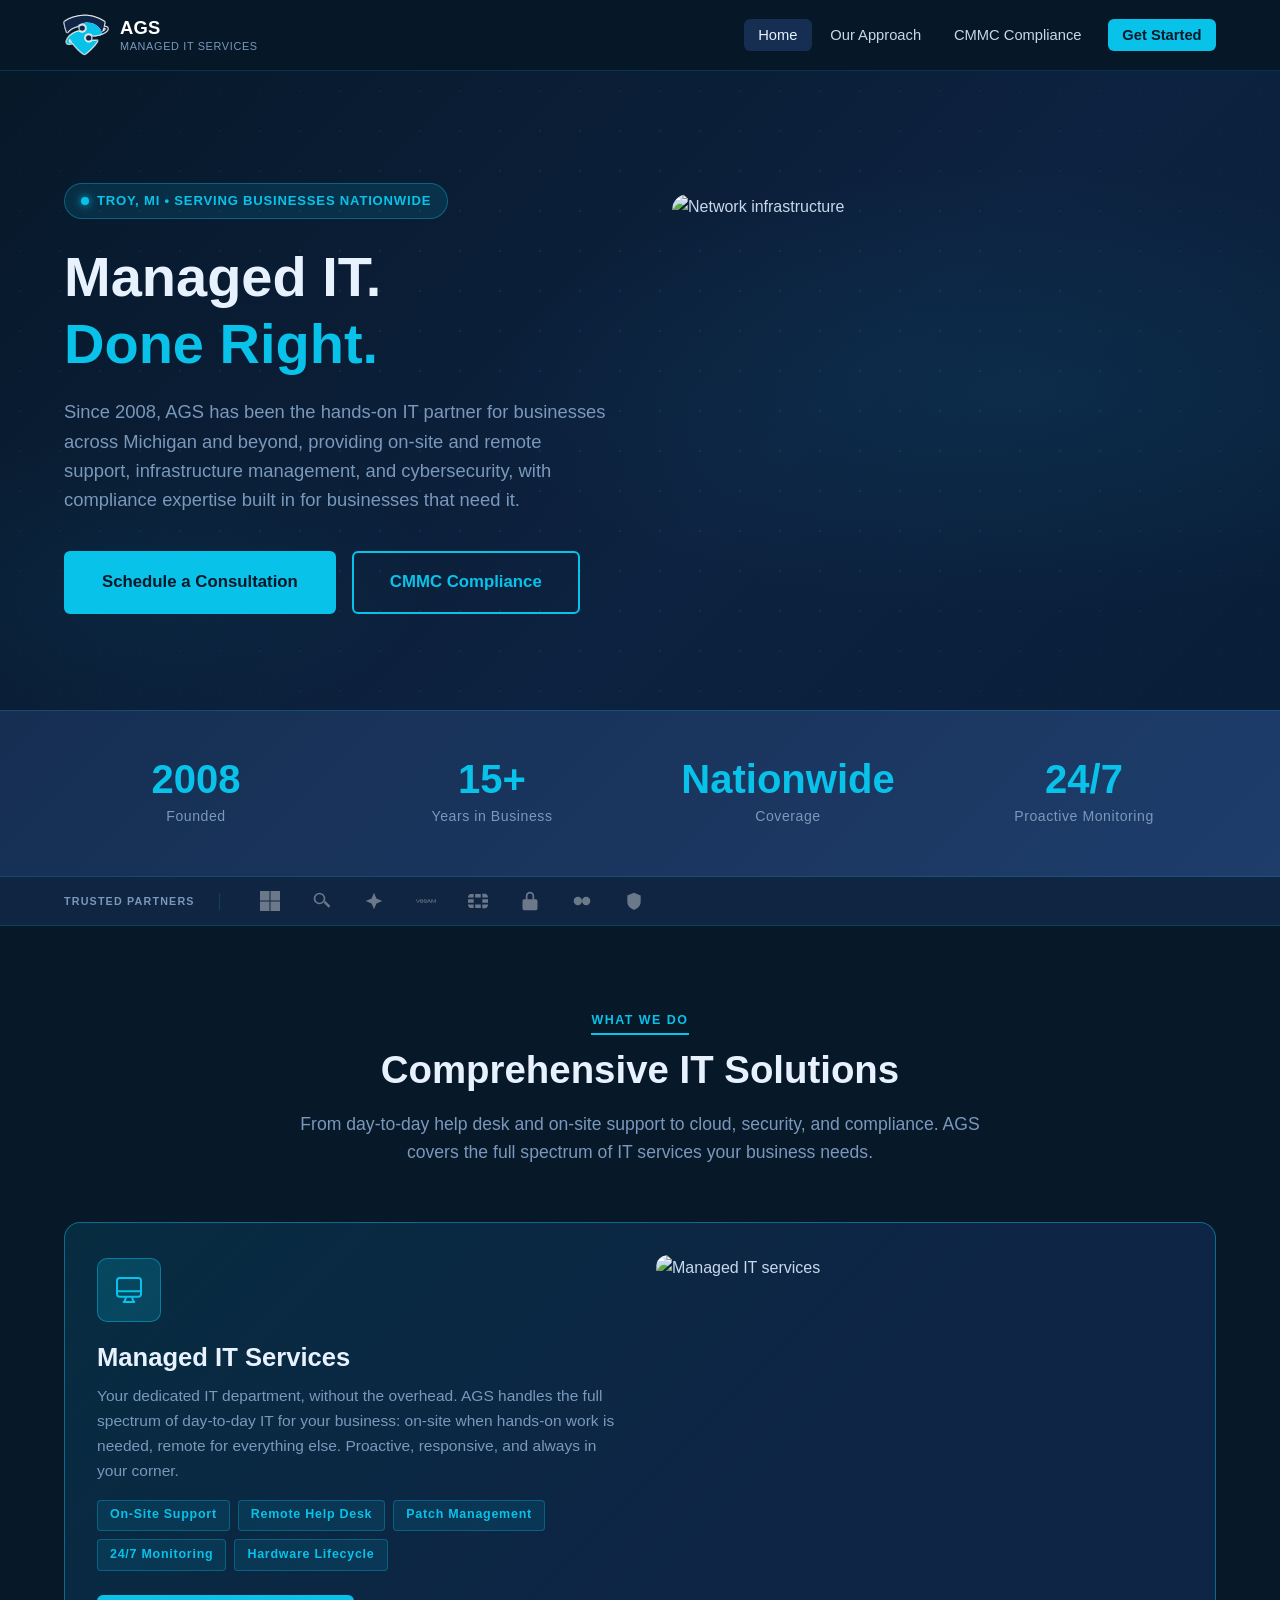
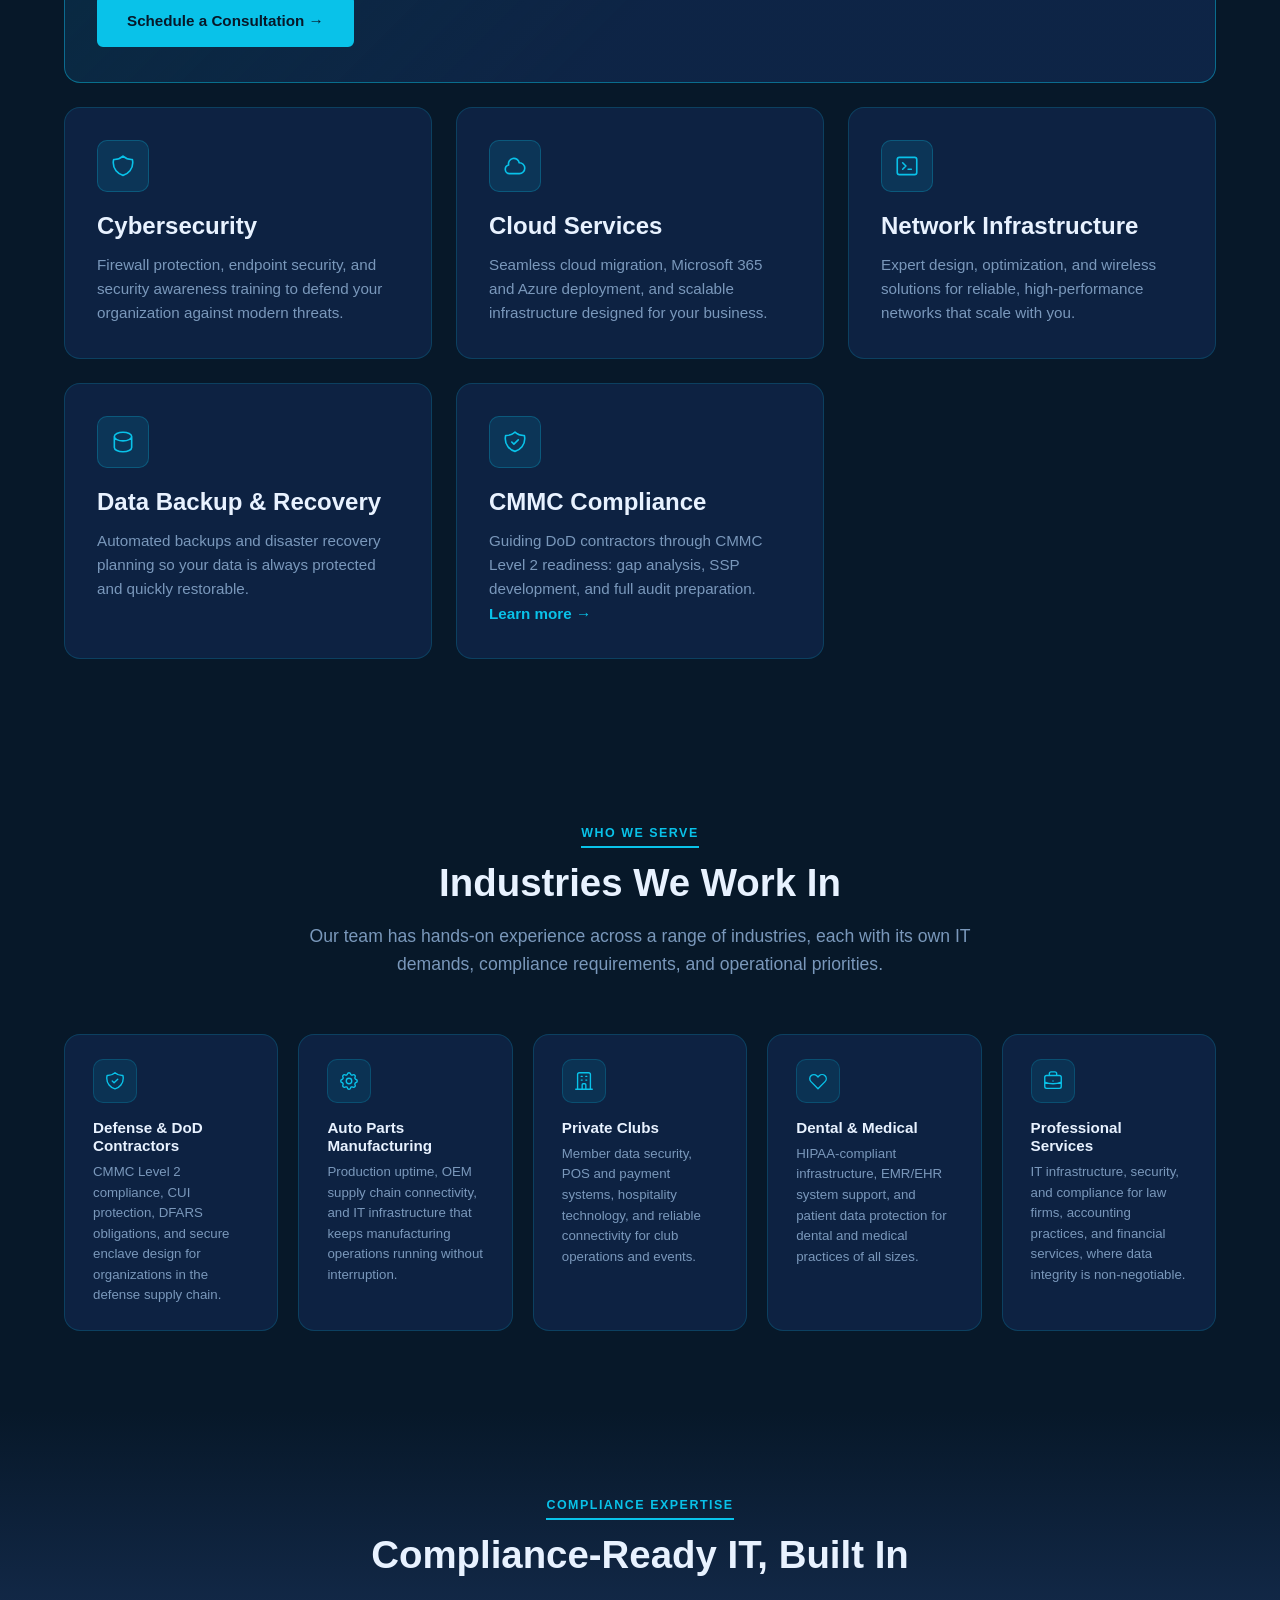
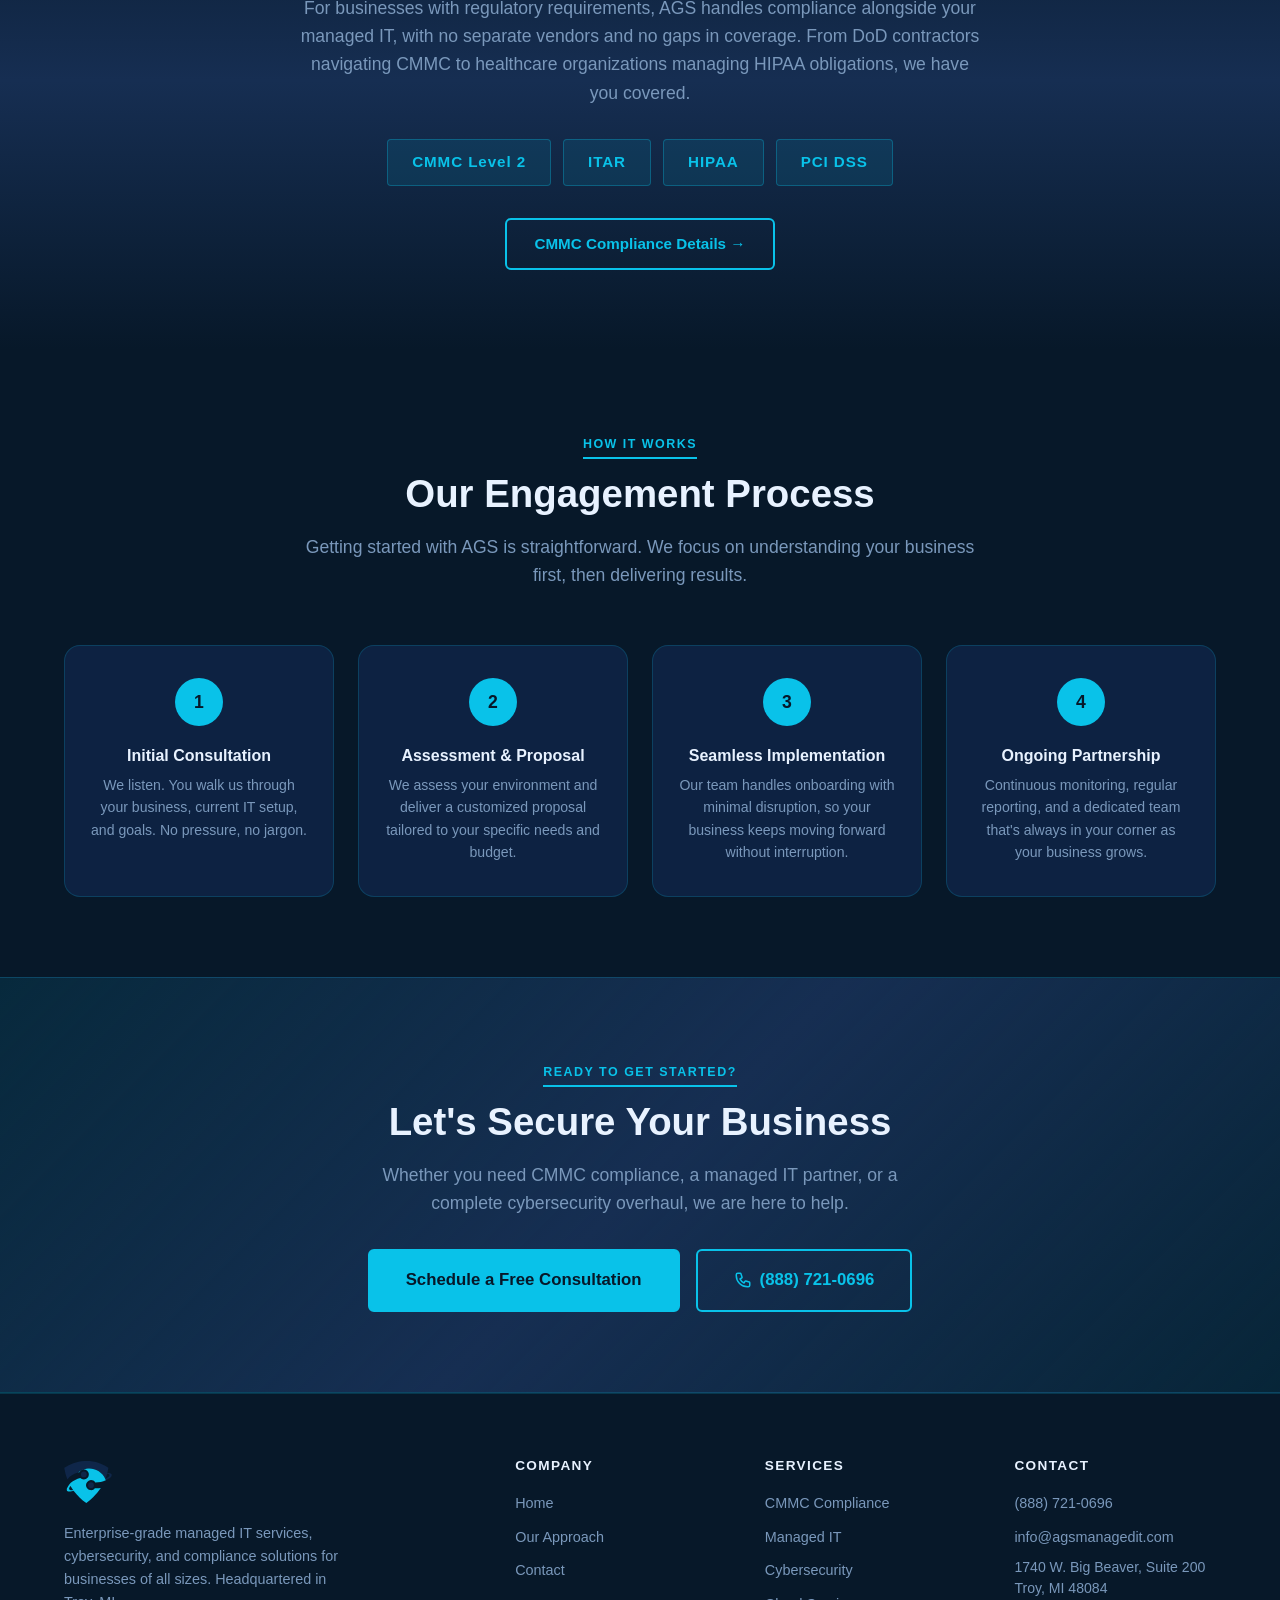
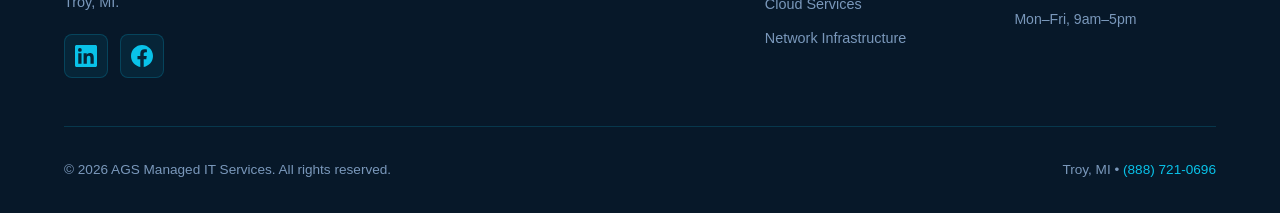
==== commit ac481838: "Remove all em-dashes from site copy, replace with appropriate grammar Each dash replaced contextuall" ====
--- a/index.html
+++ b/index.html
@@ -3,7 +3,7 @@
 <head>
   <meta charset="UTF-8" />
   <meta name="viewport" content="width=device-width, initial-scale=1.0" />
-  <title>AGS Managed IT Services — Manage and Protect IT</title>
+  <title>AGS Managed IT Services | Manage and Protect IT</title>
   <meta name="description" content="AGS Managed IT Services delivers enterprise-grade managed IT, CMMC compliance, cybersecurity, and cloud solutions for businesses in Troy, MI and beyond." />
   <link rel="icon" type="image/svg+xml" href="images/AGS_ICON.svg" />
   <link rel="stylesheet" href="css/styles.css" />
@@ -34,11 +34,11 @@
   <div class="container">
     <div class="hero-split">
       <div class="hero-content">
-        <div class="hero-badge">Troy, MI &mdash; Serving Businesses Nationwide</div>
+        <div class="hero-badge">Troy, MI &bull; Serving Businesses Nationwide</div>
         <h1>Managed IT.<br><span>Done Right.</span></h1>
         <p class="lead">
-          Since 2008, AGS has been the hands-on IT partner for businesses across Michigan and beyond —
-          on-site and remote support, infrastructure management, and cybersecurity, with compliance
+          Since 2008, AGS has been the hands-on IT partner for businesses across Michigan and beyond,
+          providing on-site and remote support, infrastructure management, and cybersecurity, with compliance
           expertise built in for businesses that need it.
         </p>
         <div class="hero-actions">
@@ -102,7 +102,7 @@
     <div class="section-header fade-in">
       <span class="section-label">What We Do</span>
       <h2>Comprehensive IT Solutions</h2>
-      <p>From day-to-day help desk and on-site support to cloud, security, and compliance — AGS covers the full spectrum of IT services your business needs.</p>
+      <p>From day-to-day help desk and on-site support to cloud, security, and compliance. AGS covers the full spectrum of IT services your business needs.</p>
     </div>
 
     <div class="services-grid">
@@ -118,7 +118,7 @@
           </div>
           <h3>Managed IT Services</h3>
           <p style="color:var(--text-muted);margin:0.75rem 0 1rem;font-size:0.97rem;">
-            Your dedicated IT department — without the overhead. AGS handles the full spectrum of
+            Your dedicated IT department, without the overhead. AGS handles the full spectrum of
             day-to-day IT for your business: on-site when hands-on work is needed, remote for
             everything else. Proactive, responsive, and always in your corner.
           </p>
@@ -191,7 +191,7 @@
           </svg>
         </div>
         <h3>CMMC Compliance</h3>
-        <p>Guiding DoD contractors through CMMC Level 2 readiness — gap analysis, SSP development, and full audit preparation. <a href="cmmc.html" style="color:var(--cyan);font-weight:600;white-space:nowrap;">Learn more &rarr;</a></p>
+        <p>Guiding DoD contractors through CMMC Level 2 readiness: gap analysis, SSP development, and full audit preparation. <a href="cmmc.html" style="color:var(--cyan);font-weight:600;white-space:nowrap;">Learn more &rarr;</a></p>
       </div>
 
     </div>
@@ -204,7 +204,7 @@
     <div class="section-header fade-in">
       <span class="section-label">Who We Serve</span>
       <h2>Industries We Work In</h2>
-      <p>Our team has hands-on experience across a range of industries — each with its own IT demands, compliance requirements, and operational priorities.</p>
+      <p>Our team has hands-on experience across a range of industries, each with its own IT demands, compliance requirements, and operational priorities.</p>
     </div>
 
     <div class="industry-grid">
@@ -261,7 +261,7 @@
           </svg>
         </div>
         <h4>Professional Services</h4>
-        <p>IT infrastructure, security, and compliance for law firms, accounting practices, and financial services — where data integrity is non-negotiable.</p>
+        <p>IT infrastructure, security, and compliance for law firms, accounting practices, and financial services, where data integrity is non-negotiable.</p>
       </div>
 
     </div>
@@ -274,7 +274,7 @@
     <div class="section-header fade-in" style="margin-bottom:2rem;">
       <span class="section-label">Compliance Expertise</span>
       <h2>Compliance-Ready IT, Built In</h2>
-      <p>For businesses with regulatory requirements, AGS handles compliance alongside your managed IT — no separate vendors, no gaps in coverage. From DoD contractors navigating CMMC to healthcare organizations managing HIPAA obligations, we have you covered.</p>
+      <p>For businesses with regulatory requirements, AGS handles compliance alongside your managed IT, with no separate vendors and no gaps in coverage. From DoD contractors navigating CMMC to healthcare organizations managing HIPAA obligations, we have you covered.</p>
     </div>
     <div style="display:flex;flex-wrap:wrap;gap:0.75rem;justify-content:center;" class="fade-in">
       <span class="compliance-tag" style="font-size:0.95rem;padding:0.65rem 1.5rem;">CMMC Level 2</span>
@@ -301,7 +301,7 @@
       <div class="step-card fade-in">
         <div class="step-number">1</div>
         <h4>Initial Consultation</h4>
-        <p>We listen. You walk us through your business, current IT setup, and goals — no pressure, no jargon.</p>
+        <p>We listen. You walk us through your business, current IT setup, and goals. No pressure, no jargon.</p>
       </div>
       <div class="step-card fade-in">
         <div class="step-number">2</div>
@@ -327,7 +327,7 @@
   <div class="container">
     <span class="section-label">Ready to Get Started?</span>
     <h2>Let's Secure Your Business</h2>
-    <p>Whether you need CMMC compliance, a managed IT partner, or a complete cybersecurity overhaul — we are here to help.</p>
+    <p>Whether you need CMMC compliance, a managed IT partner, or a complete cybersecurity overhaul, we are here to help.</p>
     <div class="btn-actions">
       <a href="contact.html" class="btn btn-primary btn-lg">Schedule a Free Consultation</a>
       <a href="tel:8887210696" class="btn btn-outline btn-lg">
@@ -395,7 +395,7 @@
 
     <div class="footer-bottom">
       <p>&copy; 2026 AGS Managed IT Services. All rights reserved.</p>
-      <p>Troy, MI &mdash; <a href="tel:8887210696">(888) 721-0696</a></p>
+      <p>Troy, MI &bull; <a href="tel:8887210696">(888) 721-0696</a></p>
     </div>
   </div>
 </footer>
